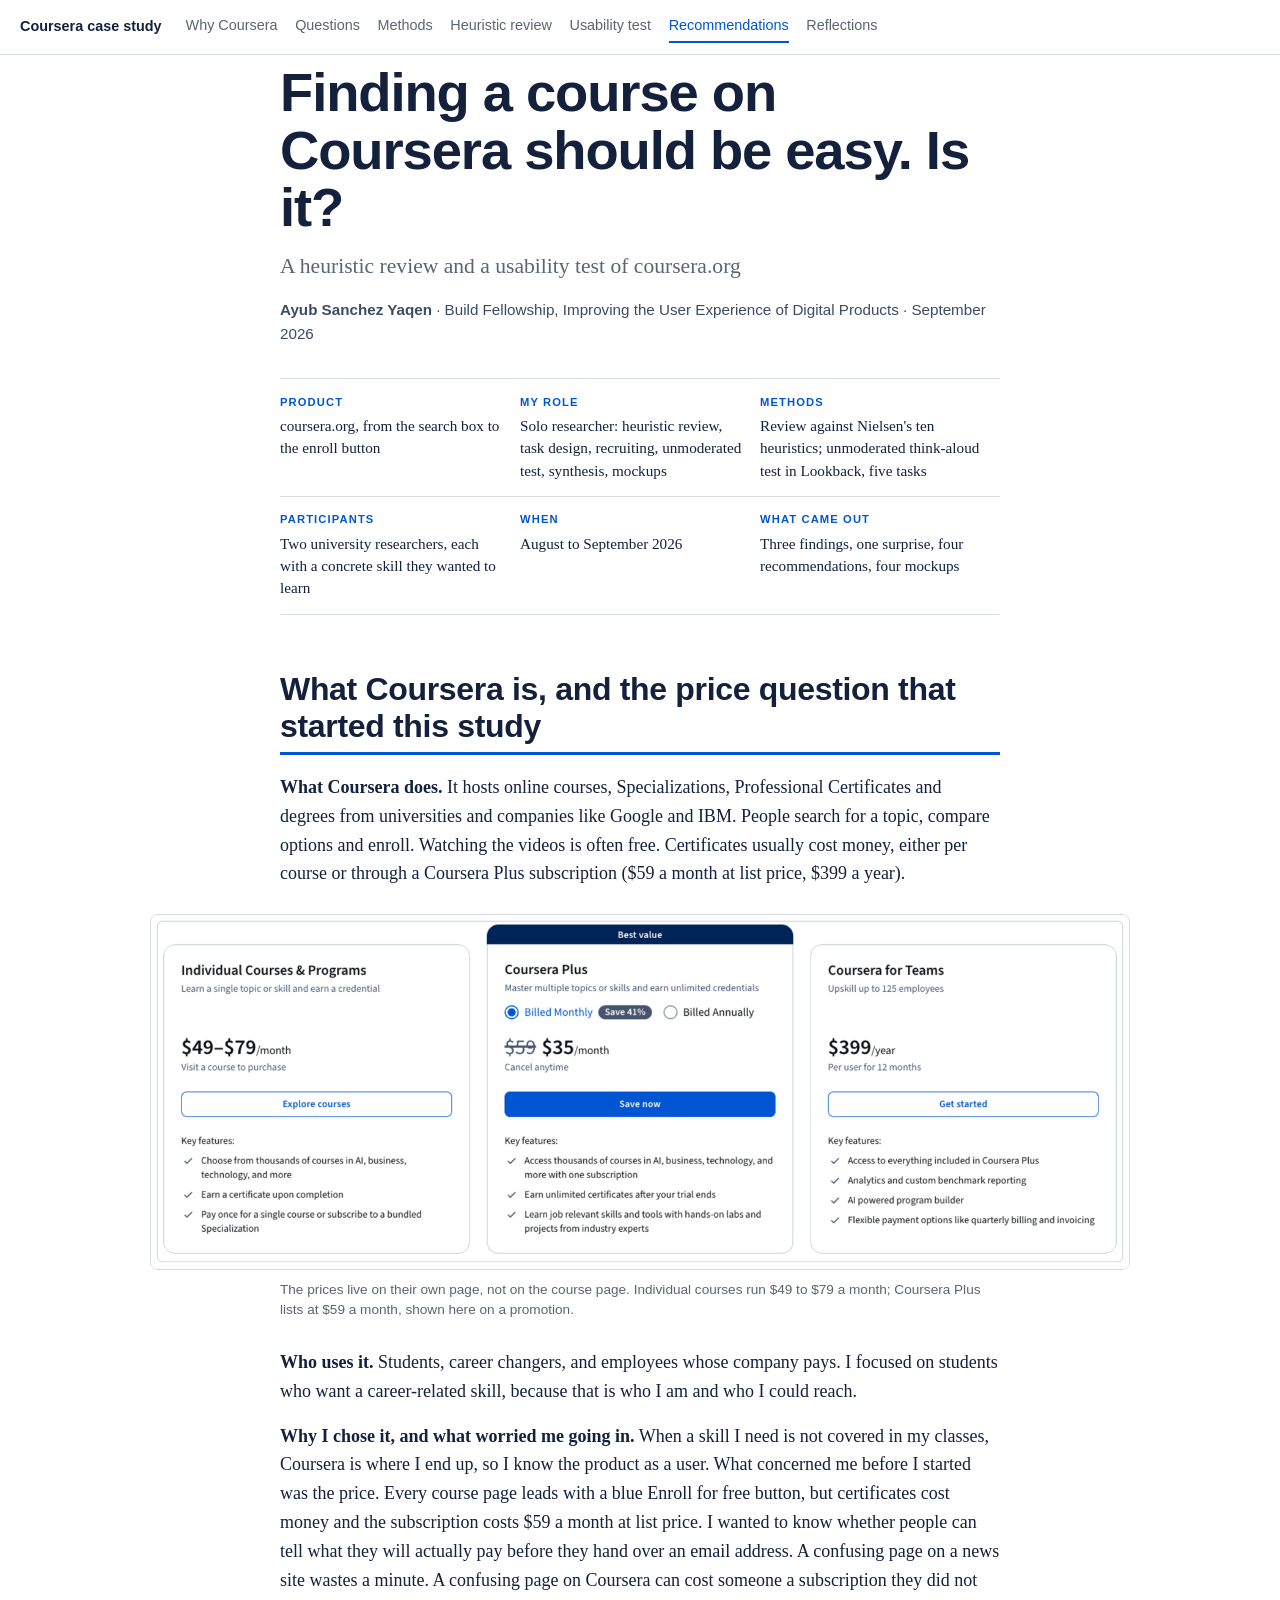
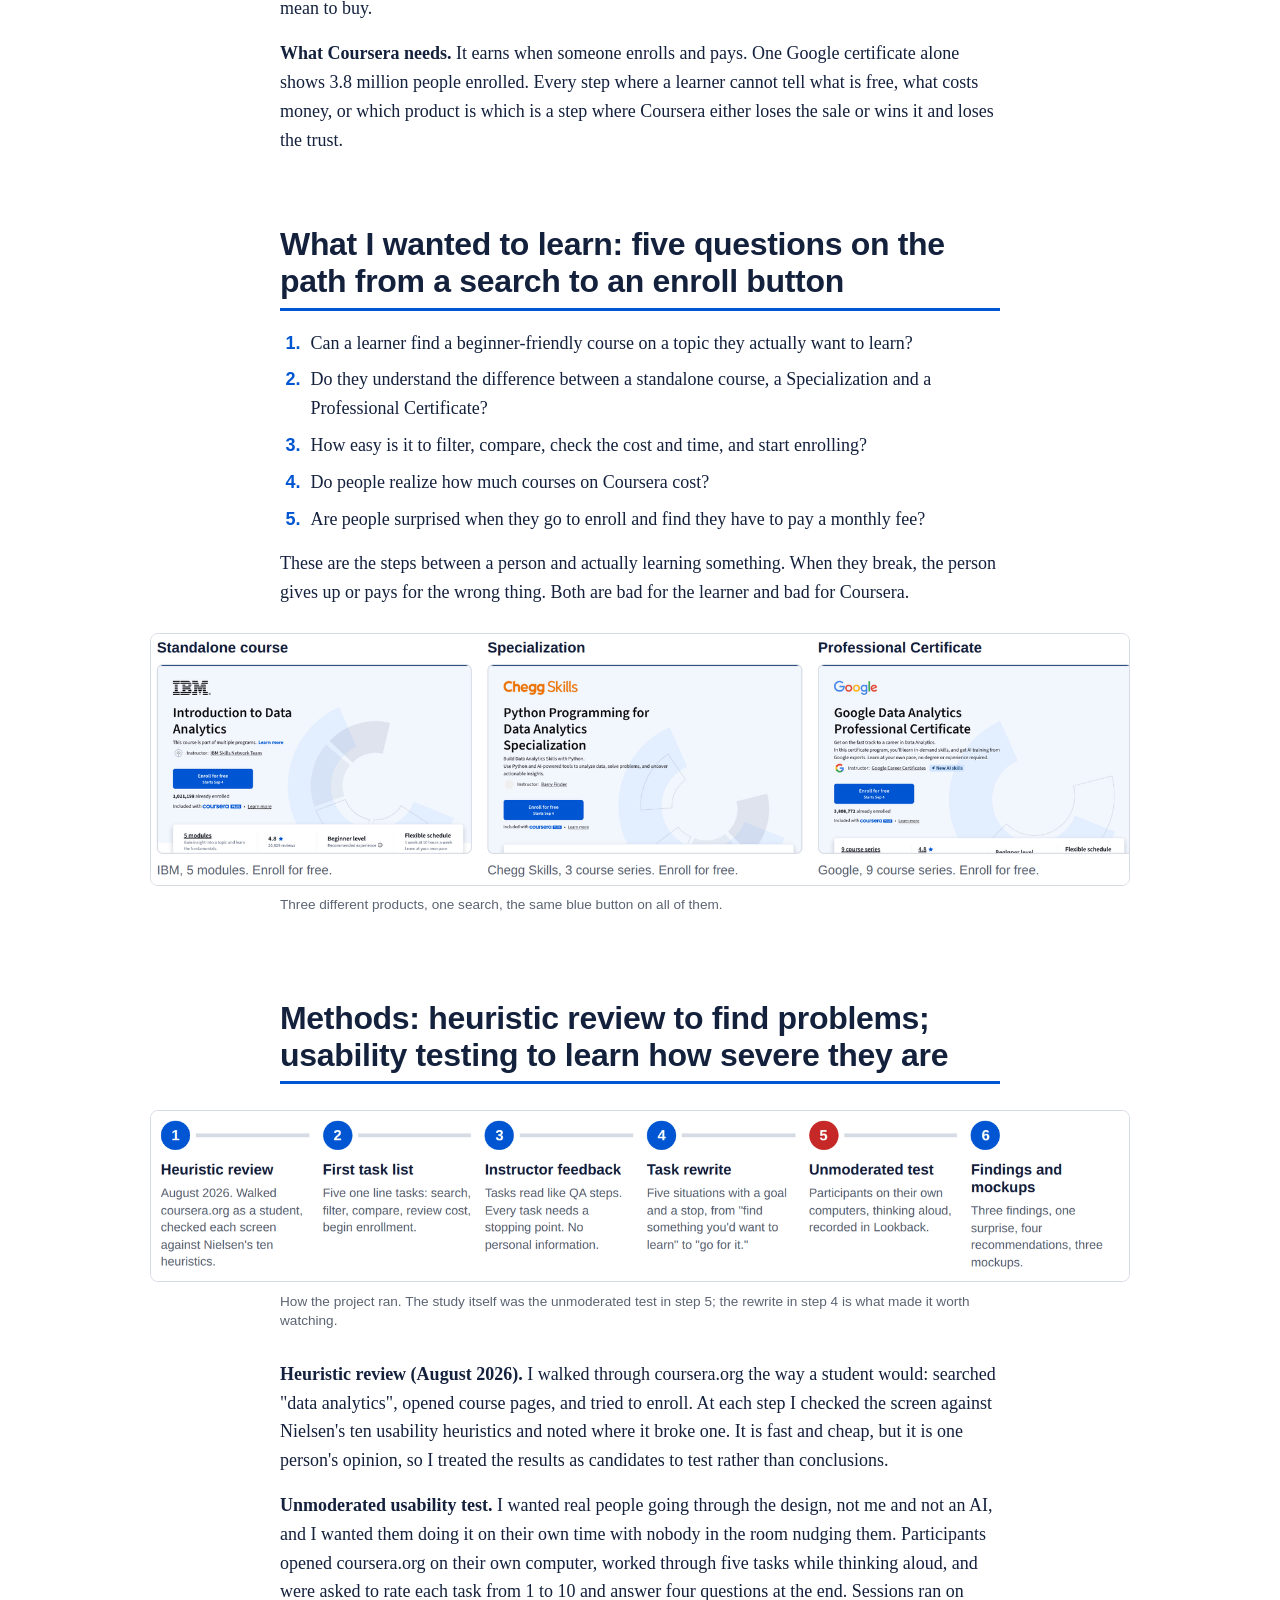
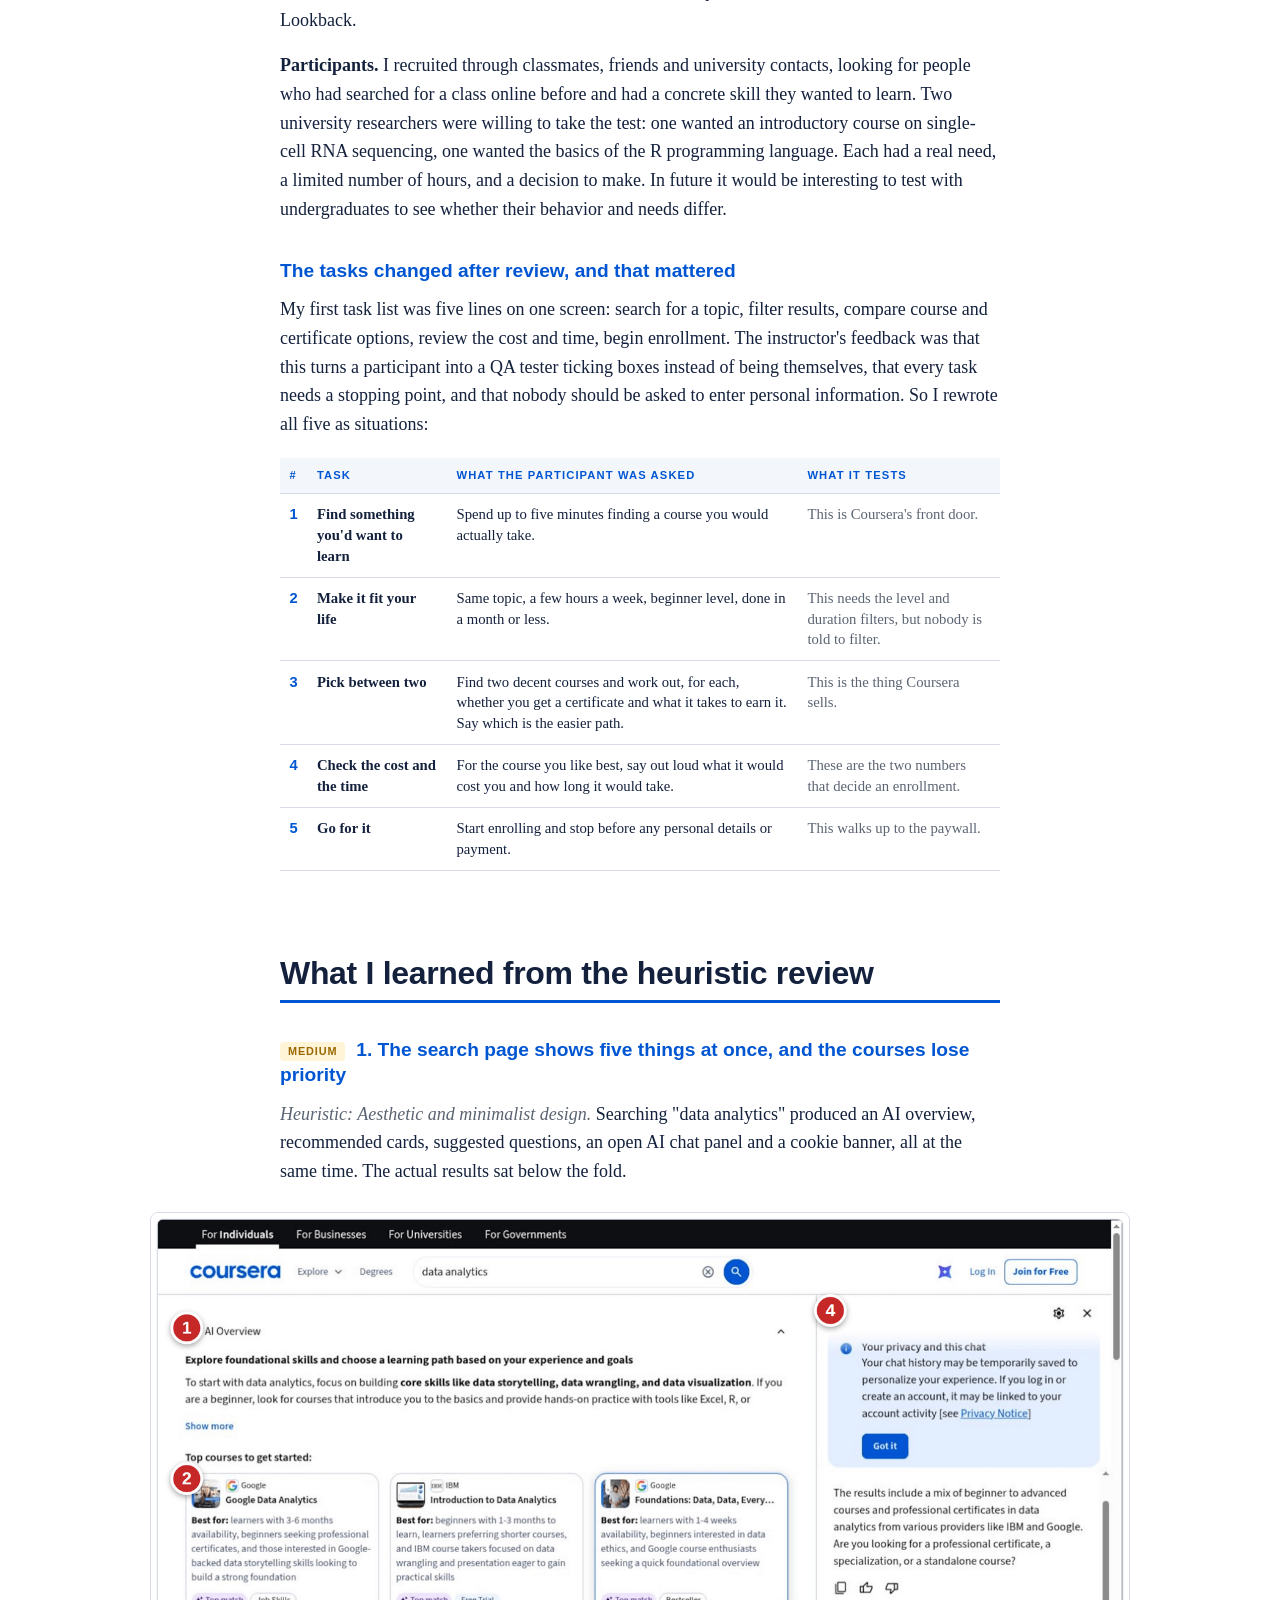
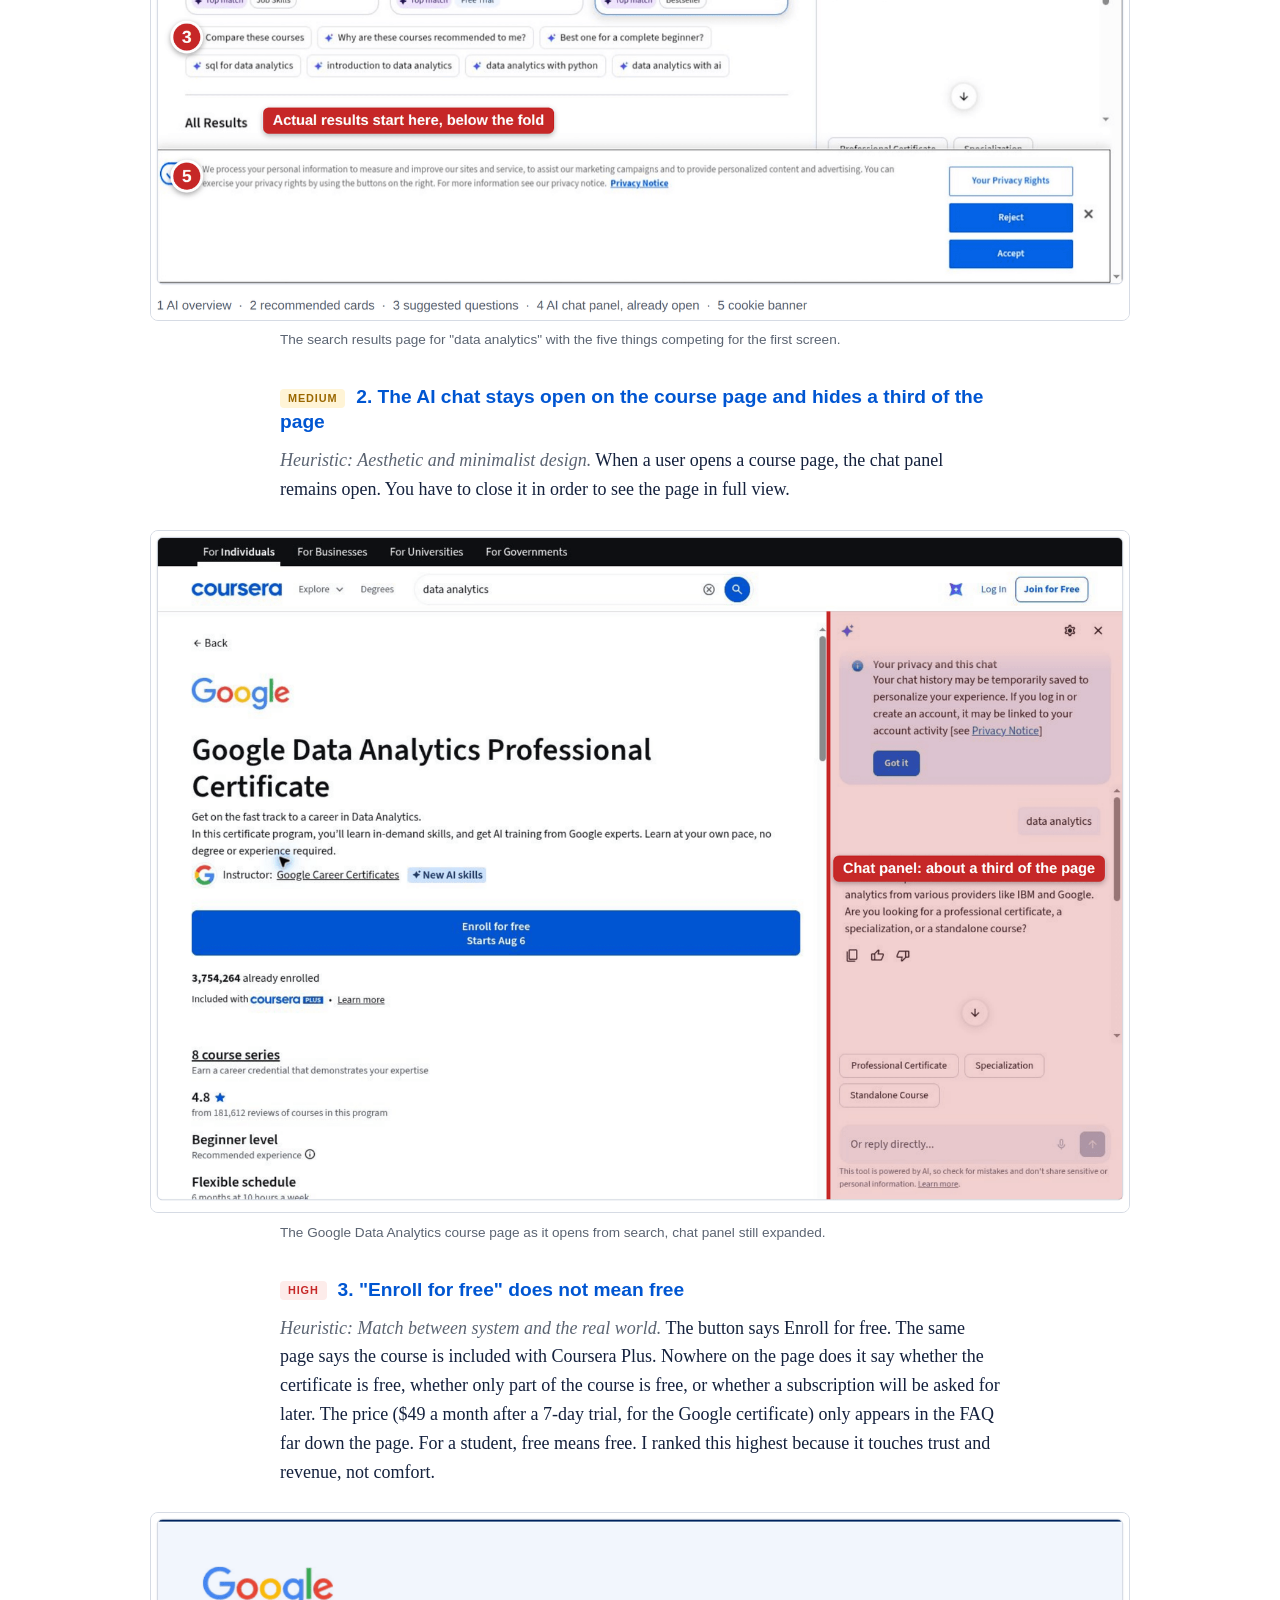
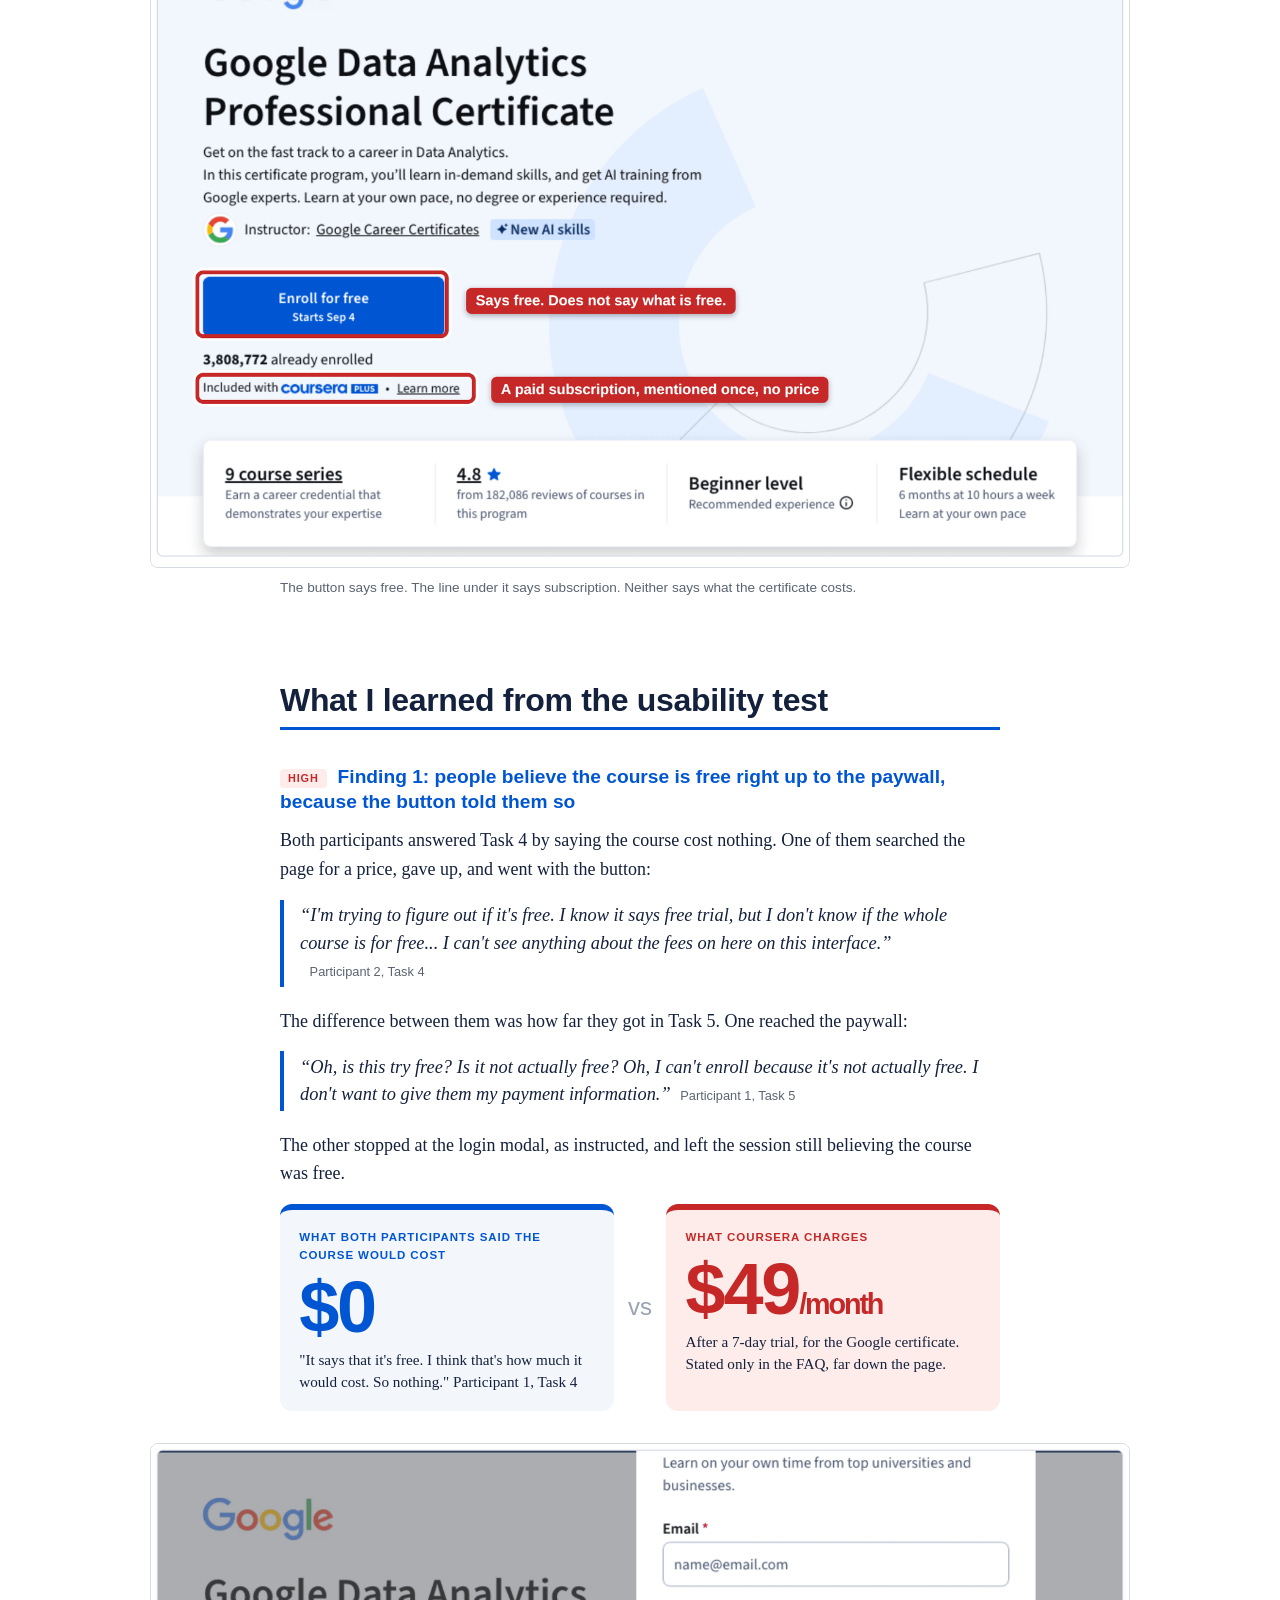
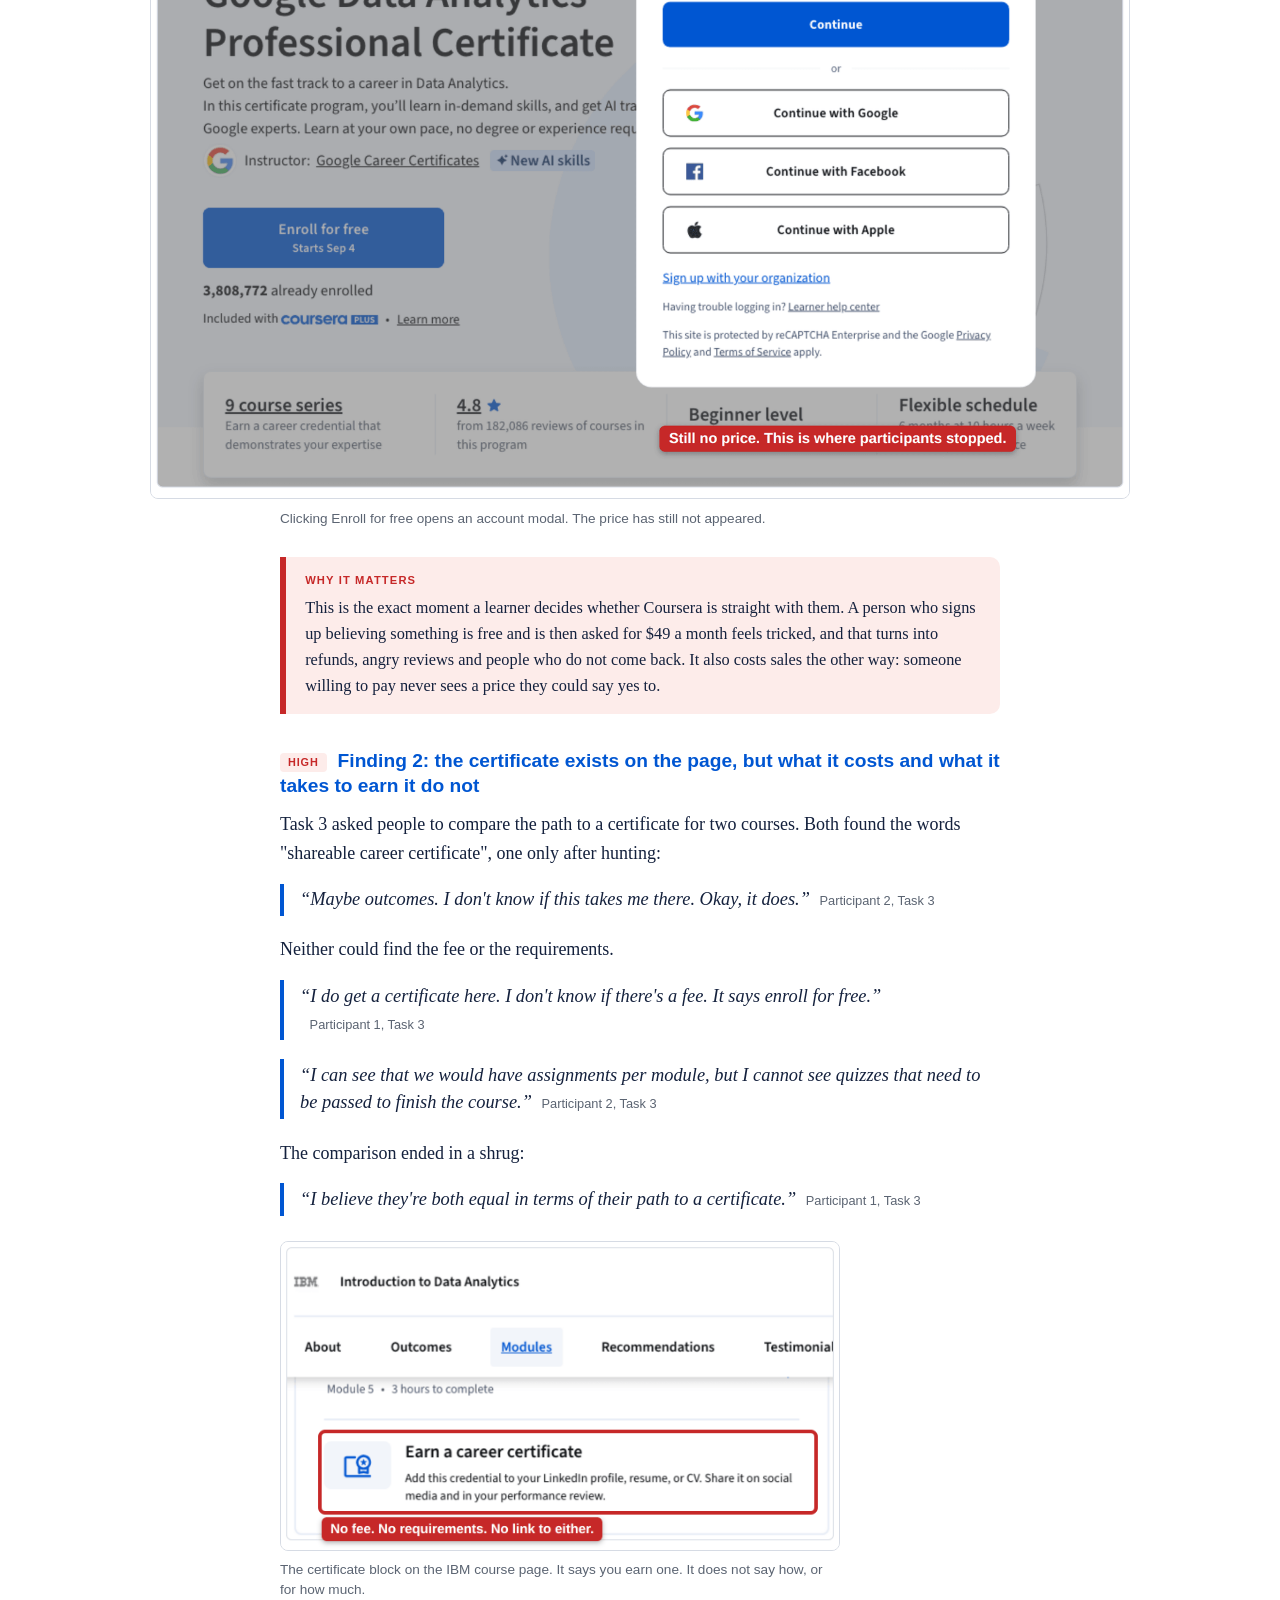
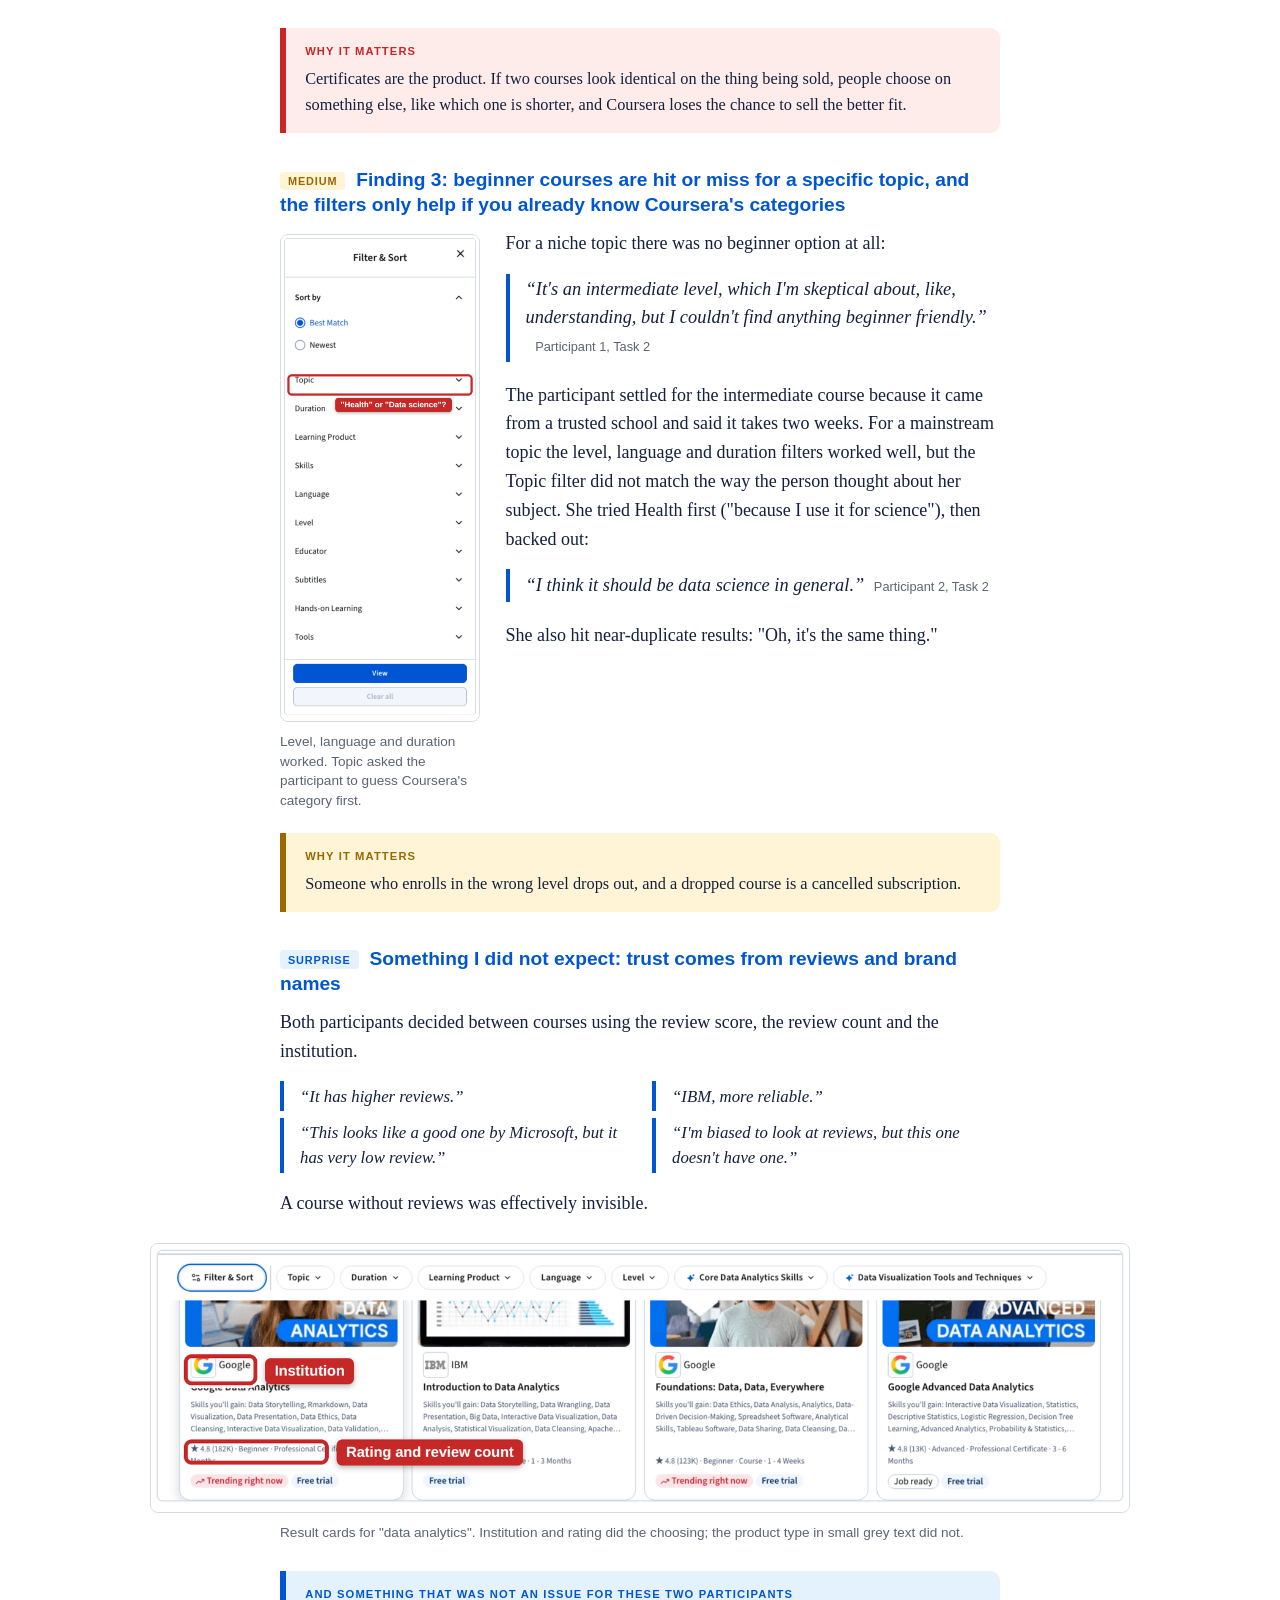
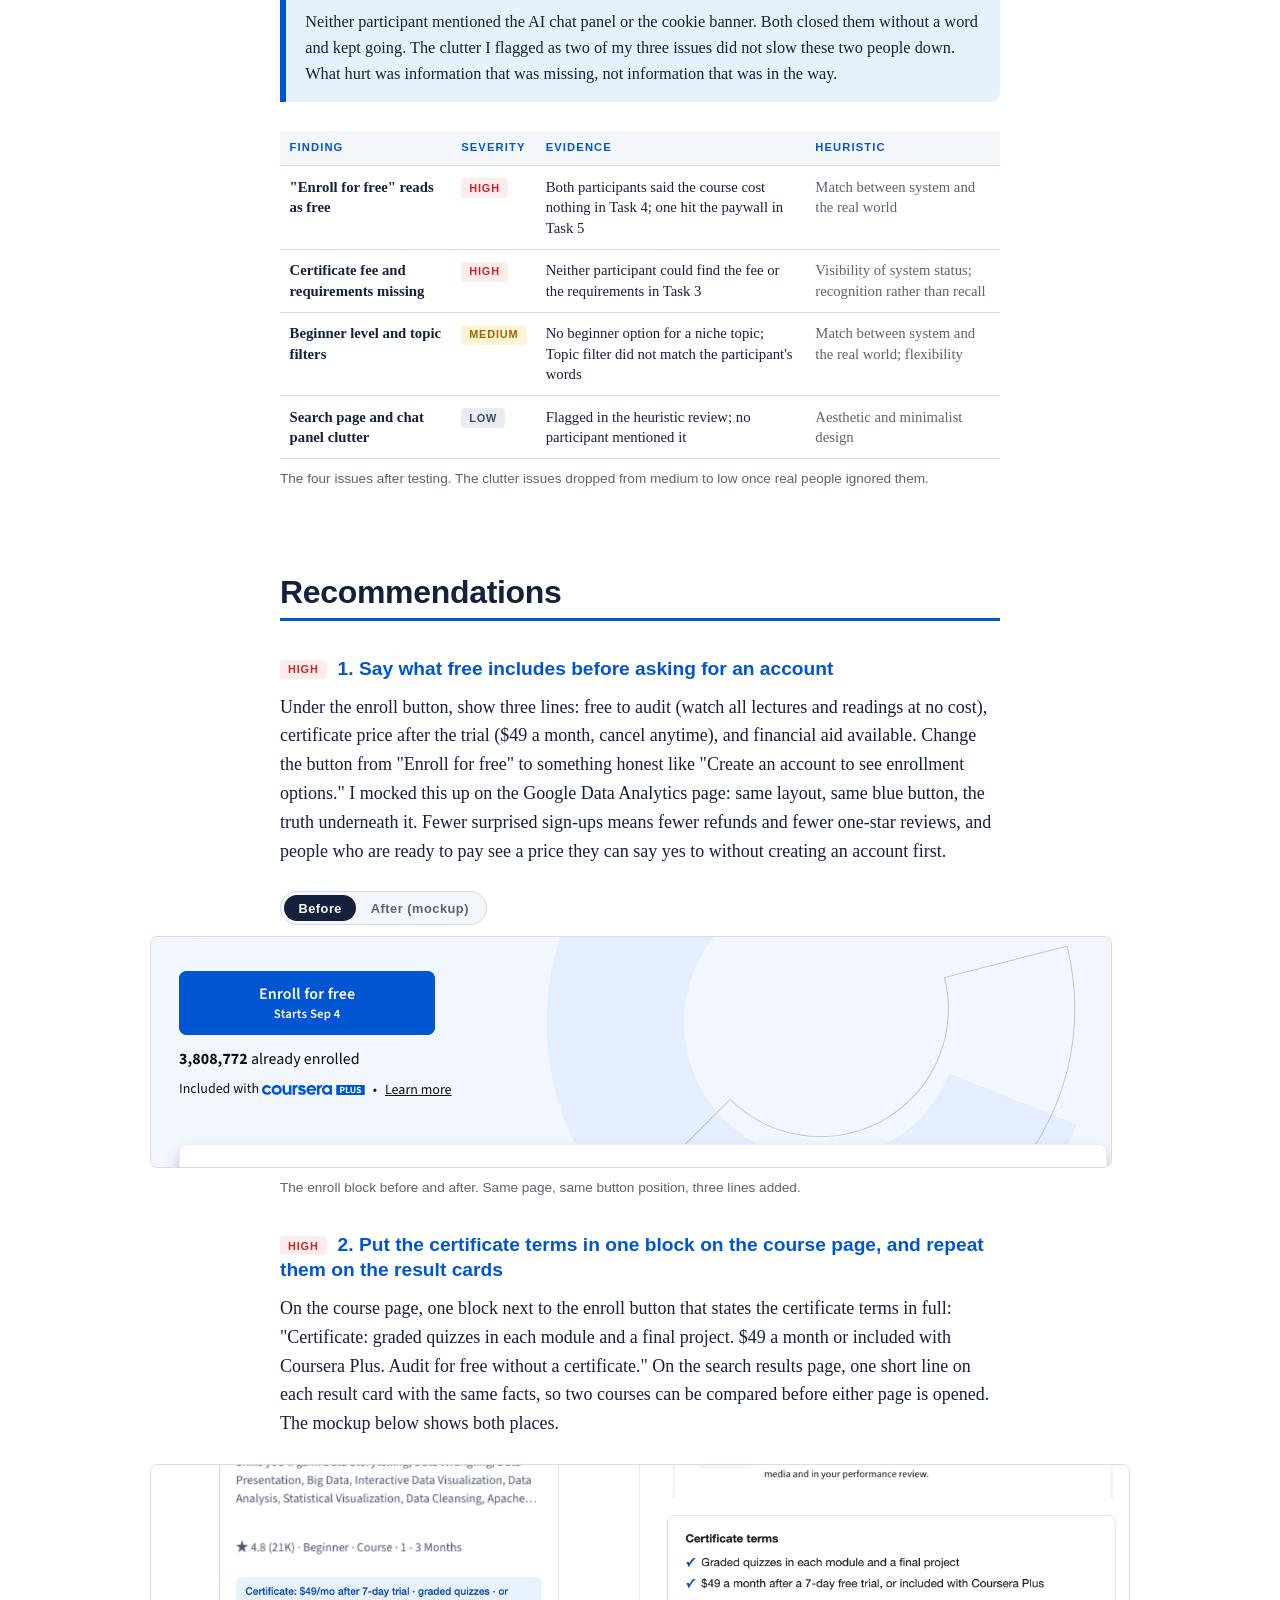
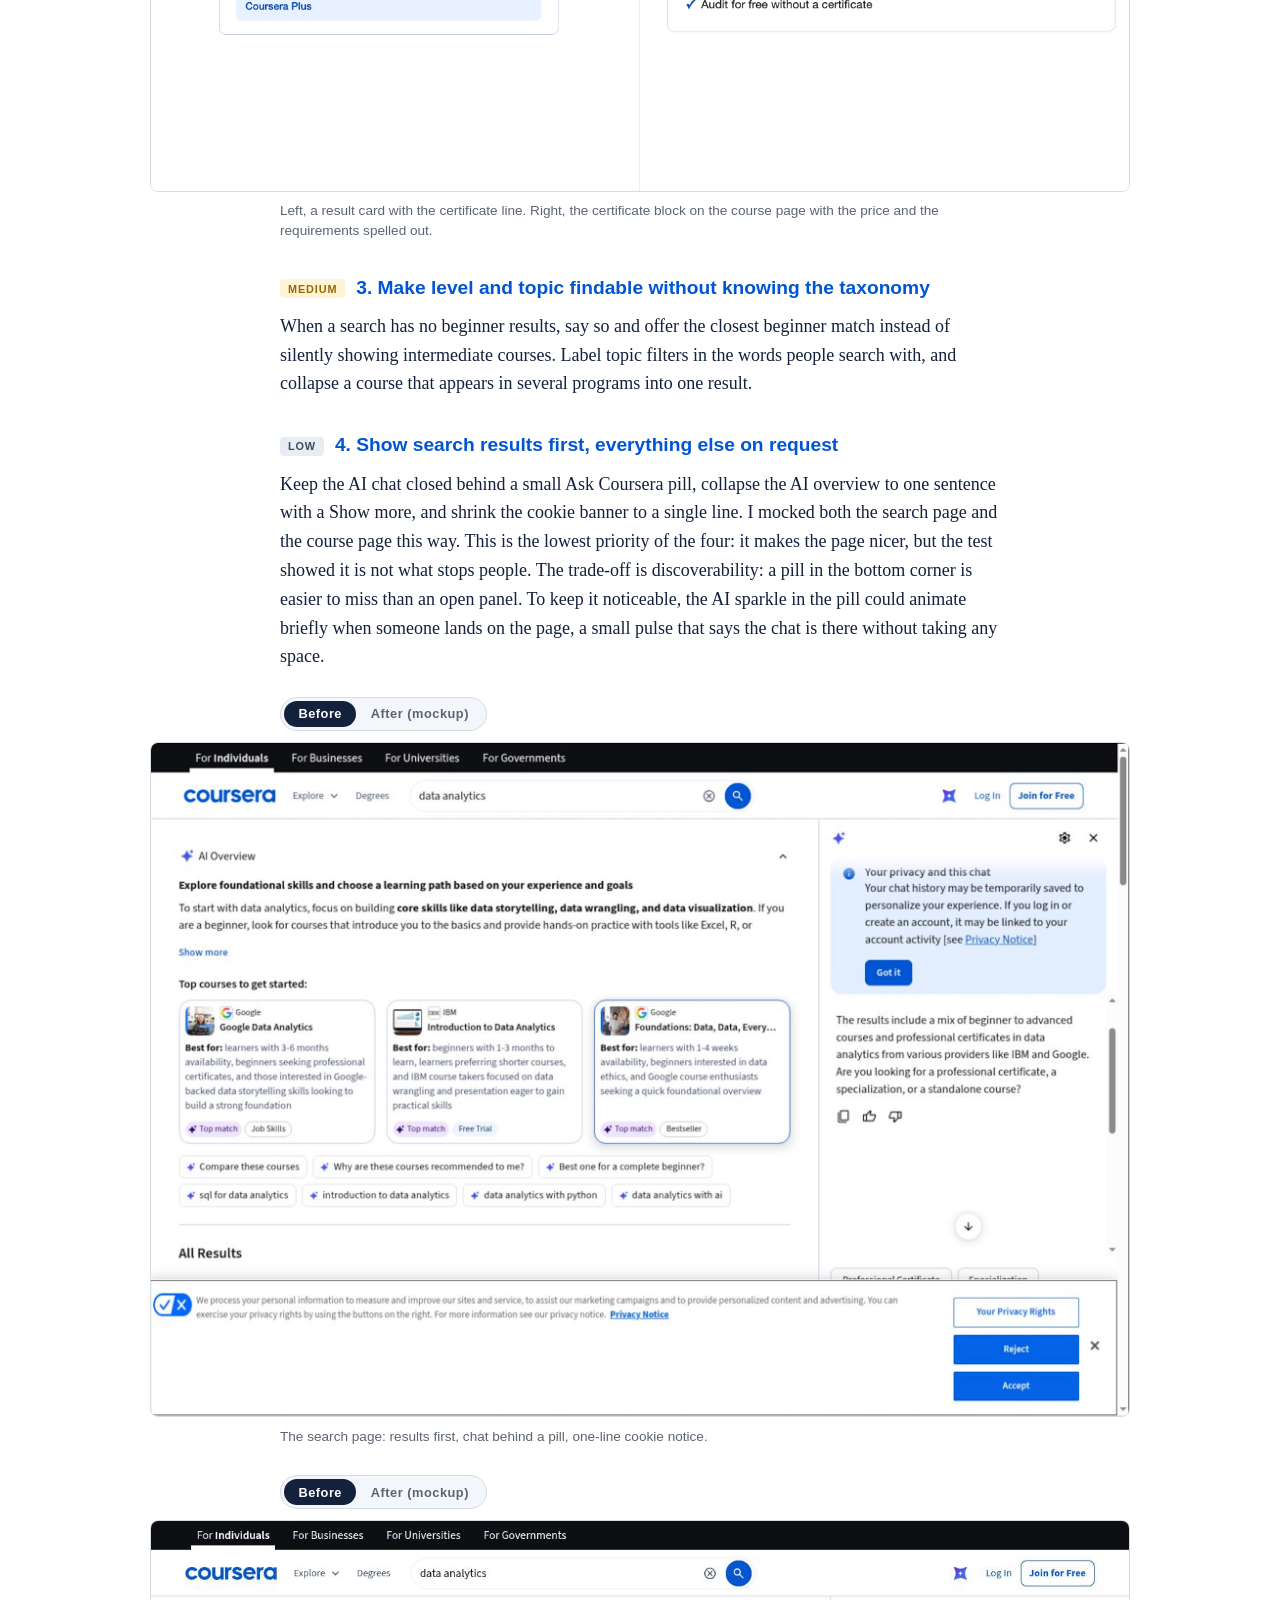
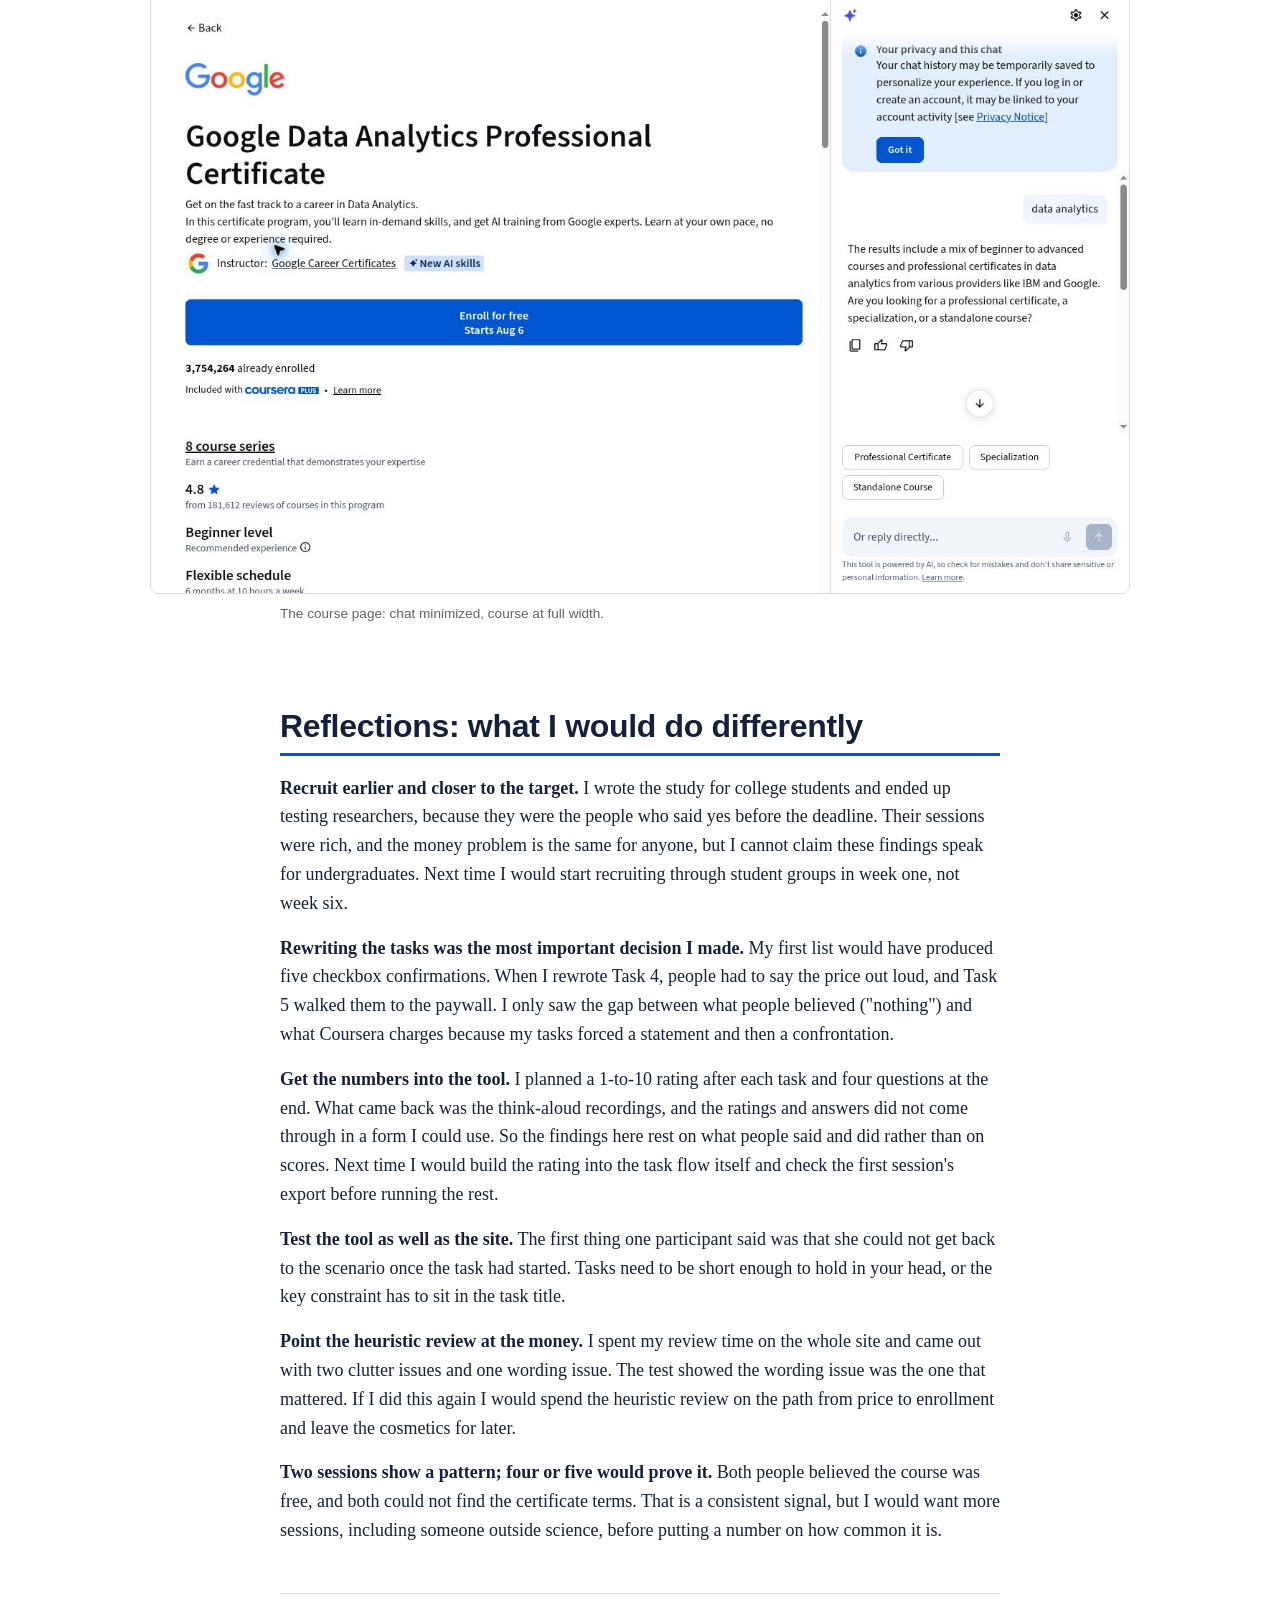
==== index.html @ 097c508e "Plain opening heading before the Coursera explanation; snapshot counts four mockups Co-Authored-By: " ====
<!doctype html>
<html lang="en">
<head>
<meta charset="UTF-8">
<meta name="viewport" content="width=device-width, initial-scale=1">
<title>Finding a course on Coursera should be easy. Is it?</title>
<meta name="description" content="A heuristic review and an unmoderated usability test of coursera.org. Ayub Sanchez Yaqen, Build Fellowship, September 2026.">
<link rel="stylesheet" href="styles.css">
</head>
<body>

<nav class="topnav" id="topnav" aria-label="Sections">
  <a class="topnav-brand" href="#top">Coursera case study</a>
  <div class="topnav-links">
    <a href="#why">Why Coursera</a>
    <a href="#questions">Questions</a>
    <a href="#methods">Methods</a>
    <a href="#heuristics">Heuristic review</a>
    <a href="#test">Usability test</a>
    <a href="#recommendations">Recommendations</a>
    <a href="#reflections">Reflections</a>
  </div>
</nav>

<main id="top">

  <header class="hero">
    <h1>Finding a course on Coursera should be easy. Is it?</h1>
    <p class="subtitle">A heuristic review and a usability test of coursera.org</p>
    <p class="byline"><strong>Ayub Sanchez Yaqen</strong> &middot; Build Fellowship, Improving the User Experience of Digital Products &middot; September 2026</p>

    <dl class="snapshot">
      <div><dt>Product</dt><dd>coursera.org, from the search box to the enroll button</dd></div>
      <div><dt>My role</dt><dd>Solo researcher: heuristic review, task design, recruiting, unmoderated test, synthesis, mockups</dd></div>
      <div><dt>Methods</dt><dd>Review against Nielsen's ten heuristics; unmoderated think-aloud test in Lookback, five tasks</dd></div>
      <div><dt>Participants</dt><dd>Two university researchers, each with a concrete skill they wanted to learn</dd></div>
      <div><dt>When</dt><dd>August to September 2026</dd></div>
      <div><dt>What came out</dt><dd>Three findings, one surprise, four recommendations, four mockups</dd></div>
    </dl>
  </header>

  <section id="why">
    <h2>What Coursera is, and the price question that started this study</h2>
    <p><strong>What Coursera does.</strong> It hosts online courses, Specializations, Professional Certificates and degrees from universities and companies like Google and IBM. People search for a topic, compare options and enroll. Watching the videos is often free. Certificates usually cost money, either per course or through a Coursera Plus subscription ($59 a month at list price, $399 a year).</p>
    <figure class="wide">
      <img src="assets/figures/pricing.png" alt="Coursera Plus pricing page with three plans" loading="lazy">
      <figcaption>The prices live on their own page, not on the course page. Individual courses run $49 to $79 a month; Coursera Plus lists at $59 a month, shown here on a promotion.</figcaption>
    </figure>
    <p><strong>Who uses it.</strong> Students, career changers, and employees whose company pays. I focused on students who want a career-related skill, because that is who I am and who I could reach.</p>
    <p><strong>Why I chose it, and what worried me going in.</strong> When a skill I need is not covered in my classes, Coursera is where I end up, so I know the product as a user. What concerned me before I started was the price. Every course page leads with a blue Enroll for free button, but certificates cost money and the subscription costs $59 a month at list price. I wanted to know whether people can tell what they will actually pay before they hand over an email address. A confusing page on a news site wastes a minute. A confusing page on Coursera can cost someone a subscription they did not mean to buy.</p>
    <p><strong>What Coursera needs.</strong> It earns when someone enrolls and pays. One Google certificate alone shows 3.8 million people enrolled. Every step where a learner cannot tell what is free, what costs money, or which product is which is a step where Coursera either loses the sale or wins it and loses the trust.</p>
  </section>

  <section id="questions">
    <h2>What I wanted to learn: five questions on the path from a search to an enroll button</h2>
    <ol class="questions">
      <li>Can a learner find a beginner-friendly course on a topic they actually want to learn?</li>
      <li>Do they understand the difference between a standalone course, a Specialization and a Professional Certificate?</li>
      <li>How easy is it to filter, compare, check the cost and time, and start enrolling?</li>
      <li>Do people realize how much courses on Coursera cost?</li>
      <li>Are people surprised when they go to enroll and find they have to pay a monthly fee?</li>
    </ol>
    <p>These are the steps between a person and actually learning something. When they break, the person gives up or pays for the wrong thing. Both are bad for the learner and bad for Coursera.</p>
    <figure class="wide">
      <img src="assets/figures/products.png" alt="A standalone course, a Specialization and a Professional Certificate page side by side" loading="lazy">
      <figcaption>Three different products, one search, the same blue button on all of them.</figcaption>
    </figure>
  </section>

  <section id="methods">
    <h2>Methods: heuristic review to find problems; usability testing to learn how severe they are</h2>
    <figure class="wide">
      <img src="assets/figures/process.png" alt="Six step timeline from heuristic review to findings and mockups" loading="lazy">
      <figcaption>How the project ran. The study itself was the unmoderated test in step 5; the rewrite in step 4 is what made it worth watching.</figcaption>
    </figure>
    <p><strong>Heuristic review (August 2026).</strong> I walked through coursera.org the way a student would: searched "data analytics", opened course pages, and tried to enroll. At each step I checked the screen against Nielsen's ten usability heuristics and noted where it broke one. It is fast and cheap, but it is one person's opinion, so I treated the results as candidates to test rather than conclusions.</p>
    <p><strong>Unmoderated usability test.</strong> I wanted real people going through the design, not me and not an AI, and I wanted them doing it on their own time with nobody in the room nudging them. Participants opened coursera.org on their own computer, worked through five tasks while thinking aloud, and were asked to rate each task from 1 to 10 and answer four questions at the end. Sessions ran on Lookback.</p>
    <p><strong>Participants.</strong> I recruited through classmates, friends and university contacts, looking for people who had searched for a class online before and had a concrete skill they wanted to learn. Two university researchers were willing to take the test: one wanted an introductory course on single-cell RNA sequencing, one wanted the basics of the R programming language. Each had a real need, a limited number of hours, and a decision to make. In future it would be interesting to test with undergraduates to see whether their behavior and needs differ.</p>

    <h3>The tasks changed after review, and that mattered</h3>
    <p>My first task list was five lines on one screen: search for a topic, filter results, compare course and certificate options, review the cost and time, begin enrollment. The instructor's feedback was that this turns a participant into a QA tester ticking boxes instead of being themselves, that every task needs a stopping point, and that nobody should be asked to enter personal information. So I rewrote all five as situations:</p>
    <div class="table-wrap">
      <table class="tasks">
        <thead><tr><th>#</th><th>Task</th><th>What the participant was asked</th><th>What it tests</th></tr></thead>
        <tbody>
          <tr><td>1</td><td>Find something you'd want to learn</td><td>Spend up to five minutes finding a course you would actually take.</td><td>This is Coursera's front door.</td></tr>
          <tr><td>2</td><td>Make it fit your life</td><td>Same topic, a few hours a week, beginner level, done in a month or less.</td><td>This needs the level and duration filters, but nobody is told to filter.</td></tr>
          <tr><td>3</td><td>Pick between two</td><td>Find two decent courses and work out, for each, whether you get a certificate and what it takes to earn it. Say which is the easier path.</td><td>This is the thing Coursera sells.</td></tr>
          <tr><td>4</td><td>Check the cost and the time</td><td>For the course you like best, say out loud what it would cost you and how long it would take.</td><td>These are the two numbers that decide an enrollment.</td></tr>
          <tr><td>5</td><td>Go for it</td><td>Start enrolling and stop before any personal details or payment.</td><td>This walks up to the paywall.</td></tr>
        </tbody>
      </table>
    </div>
  </section>

  <section id="heuristics">
    <h2>What I learned from the heuristic review</h2>

    <h3><span class="chip chip-med">Medium</span> 1. The search page shows five things at once, and the courses lose priority</h3>
    <p><em>Heuristic: Aesthetic and minimalist design.</em> Searching "data analytics" produced an AI overview, recommended cards, suggested questions, an open AI chat panel and a cookie banner, all at the same time. The actual results sat below the fold.</p>
    <figure class="wide">
      <img src="assets/figures/search-annot.png" alt="Coursera search results for data analytics with five numbered callouts" loading="lazy">
      <figcaption>The search results page for "data analytics" with the five things competing for the first screen.</figcaption>
    </figure>

    <h3><span class="chip chip-med">Medium</span> 2. The AI chat stays open on the course page and hides a third of the page</h3>
    <p><em>Heuristic: Aesthetic and minimalist design.</em> When a user opens a course page, the chat panel remains open. You have to close it in order to see the page in full view.</p>
    <figure class="wide">
      <img src="assets/figures/course-chat.png" alt="Course page with the AI chat panel highlighted" loading="lazy">
      <figcaption>The Google Data Analytics course page as it opens from search, chat panel still expanded.</figcaption>
    </figure>

    <h3><span class="chip chip-high">High</span> 3. "Enroll for free" does not mean free</h3>
    <p><em>Heuristic: Match between system and the real world.</em> The button says Enroll for free. The same page says the course is included with Coursera Plus. Nowhere on the page does it say whether the certificate is free, whether only part of the course is free, or whether a subscription will be asked for later. The price ($49 a month after a 7-day trial, for the Google certificate) only appears in the FAQ far down the page. For a student, free means free. I ranked this highest because it touches trust and revenue, not comfort.</p>
    <figure class="wide">
      <img src="assets/figures/enroll-annot.png" alt="Course page with the Enroll for free button and the Coursera Plus line boxed in red" loading="lazy">
      <figcaption>The button says free. The line under it says subscription. Neither says what the certificate costs.</figcaption>
    </figure>
  </section>

  <section id="test">
    <h2>What I learned from the usability test</h2>

    <h3><span class="chip chip-high">High</span> Finding 1: people believe the course is free right up to the paywall, because the button told them so</h3>
    <p>Both participants answered Task 4 by saying the course cost nothing. One of them searched the page for a price, gave up, and went with the button:</p>
    <blockquote><span>I'm trying to figure out if it's free. I know it says free trial, but I don't know if the whole course is for free... I can't see anything about the fees on here on this interface.</span><cite>Participant 2, Task 4</cite></blockquote>
    <p>The difference between them was how far they got in Task 5. One reached the paywall:</p>
    <blockquote><span>Oh, is this try free? Is it not actually free? Oh, I can't enroll because it's not actually free. I don't want to give them my payment information.</span><cite>Participant 1, Task 5</cite></blockquote>
    <p>The other stopped at the login modal, as instructed, and left the session still believing the course was free.</p>

    <div class="gap">
      <div class="gap-side gap-said">
        <span class="gap-label">What both participants said the course would cost</span>
        <span class="gap-num">$0</span>
        <span class="gap-note">"It says that it's free. I think that's how much it would cost. So nothing." Participant 1, Task 4</span>
      </div>
      <span class="gap-vs">vs</span>
      <div class="gap-side gap-charged">
        <span class="gap-label">What Coursera charges</span>
        <span class="gap-num">$49<small>/month</small></span>
        <span class="gap-note">After a 7-day trial, for the Google certificate. Stated only in the FAQ, far down the page.</span>
      </div>
    </div>

    <figure class="wide">
      <img src="assets/figures/modal.png" alt="Log in or create account modal over the course page" loading="lazy">
      <figcaption>Clicking Enroll for free opens an account modal. The price has still not appeared.</figcaption>
    </figure>
    <aside class="why why-high">
      <span class="why-label">Why it matters</span>
      <p>This is the exact moment a learner decides whether Coursera is straight with them. A person who signs up believing something is free and is then asked for $49 a month feels tricked, and that turns into refunds, angry reviews and people who do not come back. It also costs sales the other way: someone willing to pay never sees a price they could say yes to.</p>
    </aside>

    <h3><span class="chip chip-high">High</span> Finding 2: the certificate exists on the page, but what it costs and what it takes to earn it do not</h3>
    <p>Task 3 asked people to compare the path to a certificate for two courses. Both found the words "shareable career certificate", one only after hunting:</p>
    <blockquote><span>Maybe outcomes. I don't know if this takes me there. Okay, it does.</span><cite>Participant 2, Task 3</cite></blockquote>
    <p>Neither could find the fee or the requirements.</p>
    <blockquote><span>I do get a certificate here. I don't know if there's a fee. It says enroll for free.</span><cite>Participant 1, Task 3</cite></blockquote>
    <blockquote><span>I can see that we would have assignments per module, but I cannot see quizzes that need to be passed to finish the course.</span><cite>Participant 2, Task 3</cite></blockquote>
    <p>The comparison ended in a shrug:</p>
    <blockquote><span>I believe they're both equal in terms of their path to a certificate.</span><cite>Participant 1, Task 3</cite></blockquote>
    <figure class="mid">
      <img src="assets/figures/cert-annot.png" alt="Earn a career certificate block on the IBM course page, boxed in red" loading="lazy">
      <figcaption>The certificate block on the IBM course page. It says you earn one. It does not say how, or for how much.</figcaption>
    </figure>
    <aside class="why why-high">
      <span class="why-label">Why it matters</span>
      <p>Certificates are the product. If two courses look identical on the thing being sold, people choose on something else, like which one is shorter, and Coursera loses the chance to sell the better fit.</p>
    </aside>

    <h3><span class="chip chip-med">Medium</span> Finding 3: beginner courses are hit or miss for a specific topic, and the filters only help if you already know Coursera's categories</h3>
    <div class="split">
      <figure class="split-fig">
        <img src="assets/figures/filters.png" alt="Filter and sort panel with the Topic row boxed in red" loading="lazy">
        <figcaption>Level, language and duration worked. Topic asked the participant to guess Coursera's category first.</figcaption>
      </figure>
      <div class="split-text">
        <p>For a niche topic there was no beginner option at all:</p>
        <blockquote><span>It's an intermediate level, which I'm skeptical about, like, understanding, but I couldn't find anything beginner friendly.</span><cite>Participant 1, Task 2</cite></blockquote>
        <p>The participant settled for the intermediate course because it came from a trusted school and said it takes two weeks. For a mainstream topic the level, language and duration filters worked well, but the Topic filter did not match the way the person thought about her subject. She tried Health first ("because I use it for science"), then backed out:</p>
        <blockquote><span>I think it should be data science in general.</span><cite>Participant 2, Task 2</cite></blockquote>
        <p>She also hit near-duplicate results: "Oh, it's the same thing."</p>
      </div>
    </div>
    <aside class="why why-med">
      <span class="why-label">Why it matters</span>
      <p>Someone who enrolls in the wrong level drops out, and a dropped course is a cancelled subscription.</p>
    </aside>

    <h3><span class="chip chip-info">Surprise</span> Something I did not expect: trust comes from reviews and brand names</h3>
    <p>Both participants decided between courses using the review score, the review count and the institution.</p>
    <div class="quote-grid">
      <blockquote><span>It has higher reviews.</span></blockquote>
      <blockquote><span>IBM, more reliable.</span></blockquote>
      <blockquote><span>This looks like a good one by Microsoft, but it has very low review.</span></blockquote>
      <blockquote><span>I'm biased to look at reviews, but this one doesn't have one.</span></blockquote>
    </div>
    <p>A course without reviews was effectively invisible.</p>
    <figure class="wide">
      <img src="assets/figures/cards-annot.png" alt="Search result cards with the institution and the rating boxed in red" loading="lazy">
      <figcaption>Result cards for "data analytics". Institution and rating did the choosing; the product type in small grey text did not.</figcaption>
    </figure>
    <aside class="why why-info">
      <span class="why-label">And something that was not an issue for these two participants</span>
      <p>Neither participant mentioned the AI chat panel or the cookie banner. Both closed them without a word and kept going. The clutter I flagged as two of my three issues did not slow these two people down. What hurt was information that was missing, not information that was in the way.</p>
    </aside>

    <div class="table-wrap">
      <table class="summary">
        <thead><tr><th>Finding</th><th>Severity</th><th>Evidence</th><th>Heuristic</th></tr></thead>
        <tbody>
          <tr><td>"Enroll for free" reads as free</td><td><span class="chip chip-high">High</span></td><td>Both participants said the course cost nothing in Task 4; one hit the paywall in Task 5</td><td>Match between system and the real world</td></tr>
          <tr><td>Certificate fee and requirements missing</td><td><span class="chip chip-high">High</span></td><td>Neither participant could find the fee or the requirements in Task 3</td><td>Visibility of system status; recognition rather than recall</td></tr>
          <tr><td>Beginner level and topic filters</td><td><span class="chip chip-med">Medium</span></td><td>No beginner option for a niche topic; Topic filter did not match the participant's words</td><td>Match between system and the real world; flexibility</td></tr>
          <tr><td>Search page and chat panel clutter</td><td><span class="chip chip-low">Low</span></td><td>Flagged in the heuristic review; no participant mentioned it</td><td>Aesthetic and minimalist design</td></tr>
        </tbody>
      </table>
      <p class="table-note">The four issues after testing. The clutter issues dropped from medium to low once real people ignored them.</p>
    </div>
  </section>

  <section id="recommendations">
    <h2>Recommendations</h2>

    <h3><span class="chip chip-high">High</span> 1. Say what free includes before asking for an account</h3>
    <p>Under the enroll button, show three lines: free to audit (watch all lectures and readings at no cost), certificate price after the trial ($49 a month, cancel anytime), and financial aid available. Change the button from "Enroll for free" to something honest like "Create an account to see enrollment options." I mocked this up on the Google Data Analytics page: same layout, same blue button, the truth underneath it. Fewer surprised sign-ups means fewer refunds and fewer one-star reviews, and people who are ready to pay see a price they can say yes to without creating an account first.</p>
    <figure class="wide ba" data-ba>
      <div class="ba-toggle" role="group" aria-label="Before and after">
        <button type="button" class="ba-btn is-active" data-state="before" aria-pressed="true">Before</button>
        <button type="button" class="ba-btn" data-state="after" aria-pressed="false">After (mockup)</button>
      </div>
      <div class="ba-frame">
        <img class="ba-before" src="assets/figures/enroll-before.png" alt="Enroll for free button with the Coursera Plus line under it">
        <img class="ba-after" src="assets/figures/enroll-after.png" alt="Mockup: Create an account to see enrollment options, with audit, certificate price and financial aid listed" loading="lazy">
      </div>
      <figcaption>The enroll block before and after. Same page, same button position, three lines added.</figcaption>
    </figure>

    <h3><span class="chip chip-high">High</span> 2. Put the certificate terms in one block on the course page, and repeat them on the result cards</h3>
    <p>On the course page, one block next to the enroll button that states the certificate terms in full: "Certificate: graded quizzes in each module and a final project. $49 a month or included with Coursera Plus. Audit for free without a certificate." On the search results page, one short line on each result card with the same facts, so two courses can be compared before either page is opened. The mockup below shows both places.</p>
    <figure class="wide">
      <img src="assets/figures/cert-terms-mockup.png" alt="Mockup: a result card with a certificate line added, and the course page certificate block with price and requirements spelled out" loading="lazy">
      <figcaption>Left, a result card with the certificate line. Right, the certificate block on the course page with the price and the requirements spelled out.</figcaption>
    </figure>

    <h3><span class="chip chip-med">Medium</span> 3. Make level and topic findable without knowing the taxonomy</h3>
    <p>When a search has no beginner results, say so and offer the closest beginner match instead of silently showing intermediate courses. Label topic filters in the words people search with, and collapse a course that appears in several programs into one result.</p>

    <h3><span class="chip chip-low">Low</span> 4. Show search results first, everything else on request</h3>
    <p>Keep the AI chat closed behind a small Ask Coursera pill, collapse the AI overview to one sentence with a Show more, and shrink the cookie banner to a single line. I mocked both the search page and the course page this way. This is the lowest priority of the four: it makes the page nicer, but the test showed it is not what stops people. The trade-off is discoverability: a pill in the bottom corner is easier to miss than an open panel. To keep it noticeable, the AI sparkle in the pill could animate briefly when someone lands on the page, a small pulse that says the chat is there without taking any space.</p>
    <figure class="wide ba" data-ba>
      <div class="ba-toggle" role="group" aria-label="Before and after">
        <button type="button" class="ba-btn is-active" data-state="before" aria-pressed="true">Before</button>
        <button type="button" class="ba-btn" data-state="after" aria-pressed="false">After (mockup)</button>
      </div>
      <div class="ba-frame">
        <img class="ba-before" src="assets/hr-search.jpg" alt="Search results page with AI overview, chat panel and cookie banner" loading="lazy">
        <img class="ba-after" src="assets/mockups/hr-1-after.png" alt="Mockup of the search page with results first and the chat behind a pill" loading="lazy">
      </div>
      <figcaption>The search page: results first, chat behind a pill, one-line cookie notice.</figcaption>
    </figure>
    <figure class="wide ba" data-ba>
      <div class="ba-toggle" role="group" aria-label="Before and after">
        <button type="button" class="ba-btn is-active" data-state="before" aria-pressed="true">Before</button>
        <button type="button" class="ba-btn" data-state="after" aria-pressed="false">After (mockup)</button>
      </div>
      <div class="ba-frame">
        <img class="ba-before" src="assets/hr-course.jpg" alt="Course page with the chat panel open" loading="lazy">
        <img class="ba-after" src="assets/mockups/hr-2-after.png" alt="Mockup of the course page with the chat minimized" loading="lazy">
      </div>
      <figcaption>The course page: chat minimized, course at full width.</figcaption>
    </figure>
  </section>

  <section id="reflections">
    <h2>Reflections: what I would do differently</h2>
    <p><strong>Recruit earlier and closer to the target.</strong> I wrote the study for college students and ended up testing researchers, because they were the people who said yes before the deadline. Their sessions were rich, and the money problem is the same for anyone, but I cannot claim these findings speak for undergraduates. Next time I would start recruiting through student groups in week one, not week six.</p>
    <p><strong>Rewriting the tasks was the most important decision I made.</strong> My first list would have produced five checkbox confirmations. When I rewrote Task 4, people had to say the price out loud, and Task 5 walked them to the paywall. I only saw the gap between what people believed ("nothing") and what Coursera charges because my tasks forced a statement and then a confrontation.</p>
    <p><strong>Get the numbers into the tool.</strong> I planned a 1-to-10 rating after each task and four questions at the end. What came back was the think-aloud recordings, and the ratings and answers did not come through in a form I could use. So the findings here rest on what people said and did rather than on scores. Next time I would build the rating into the task flow itself and check the first session's export before running the rest.</p>
    <p><strong>Test the tool as well as the site.</strong> The first thing one participant said was that she could not get back to the scenario once the task had started. Tasks need to be short enough to hold in your head, or the key constraint has to sit in the task title.</p>
    <p><strong>Point the heuristic review at the money.</strong> I spent my review time on the whole site and came out with two clutter issues and one wording issue. The test showed the wording issue was the one that mattered. If I did this again I would spend the heuristic review on the path from price to enrollment and leave the cosmetics for later.</p>
    <p><strong>Two sessions show a pattern; four or five would prove it.</strong> Both people believed the course was free, and both could not find the certificate terms. That is a consistent signal, but I would want more sessions, including someone outside science, before putting a number on how common it is.</p>
  </section>

  <footer class="refs">
    <h2>References</h2>
    <p>Coursera. (2026). <em>Coursera Plus: Find the right plan for your goals.</em> <a href="https://www.coursera.org/courseraplus">https://www.coursera.org/courseraplus</a></p>
    <p>Coursera. (2026). <em>Google Data Analytics Professional Certificate.</em> <a href="https://www.coursera.org/professional-certificates/google-data-analytics">https://www.coursera.org/professional-certificates/google-data-analytics</a></p>
    <p>Lookback. (2026). <em>Lookback</em> [Computer software]. <a href="https://www.lookback.com">https://www.lookback.com</a></p>
    <p>Nielsen, J. (1994, April 24). <em>10 usability heuristics for user interface design.</em> Nielsen Norman Group. <a href="https://www.nngroup.com/articles/ten-usability-heuristics/">https://www.nngroup.com/articles/ten-usability-heuristics/</a></p>
    <p class="refs-note">All screenshots were taken on coursera.org in August and September 2026. Mockups are my own edits of those screenshots and are not Coursera designs.</p>
    <p class="refs-sig">Ayub Sanchez Yaqen &middot; 2026</p>
  </footer>

</main>

<div class="lightbox" id="lightbox" hidden>
  <button class="lightbox-close" id="lightboxClose" type="button" aria-label="Close image">&times;</button>
  <img id="lightboxImg" src="" alt="">
</div>

<script src="main.js"></script>
</body>
</html>
---- styles.css ----
:root{
  --sans: -apple-system, BlinkMacSystemFont, "Segoe UI", "Helvetica Neue", Helvetica, Arial, sans-serif;
  --serif: "New York", ui-serif, Georgia, "Times New Roman", serif;
  --ink: #14213d;
  --muted: #5b6472;
  --rule: #d6dbe4;
  --bg: #ffffff;
  --soft: #f3f6fb;
  --blue: #0056d2;
  --blue-soft: #e3f2fd;
  --red: #c62828;
  --red-soft: #fdecea;
  --amber: #9a6700;
  --amber-soft: #fff4d6;
  --slate: #3b4b63;
  --slate-soft: #e8ecf3;
  --text: 720px;
  --wide: 980px;
}

*{ box-sizing: border-box; }
html{ scroll-behavior: smooth; }
body{
  margin: 0;
  background: var(--bg);
  color: var(--ink);
  font-family: var(--serif);
  font-size: 1.125rem;
  line-height: 1.6;
  -webkit-font-smoothing: antialiased;
}
img{ max-width: 100%; height: auto; display: block; }
a{ color: var(--blue); }

/* nav */
.topnav{
  position: sticky; top: 0; z-index: 20;
  display: flex; align-items: center; gap: 1.5rem;
  padding: 0.7rem 1.25rem;
  background: rgba(255,255,255,0.92);
  backdrop-filter: blur(8px);
  border-bottom: 1px solid var(--rule);
  font-family: var(--sans);
  font-size: 0.9rem;
}
.topnav-brand{ font-weight: 700; color: var(--ink); text-decoration: none; white-space: nowrap; }
.topnav-links{ display: flex; gap: 1.1rem; overflow-x: auto; scrollbar-width: none; }
.topnav-links::-webkit-scrollbar{ display: none; }
.topnav-links a{
  color: var(--muted); text-decoration: none; white-space: nowrap;
  padding: 0.2rem 0; border-bottom: 2px solid transparent;
}
.topnav-links a.is-active{ color: var(--blue); border-bottom-color: var(--blue); }

/* layout */
main{ padding: 0 1.25rem 4rem; }
.hero, section, .refs{ max-width: var(--text); margin: 0 auto; }
section{ padding-top: 3.5rem; }
.refs{ padding-top: 3.5rem; margin-top: 3rem; border-top: 1px solid var(--rule); }
figure.wide{ max-width: var(--wide); margin-left: auto; margin-right: auto; width: calc(100% + 0px); }
@media (min-width: 1000px){
  figure.wide{ width: var(--wide); margin-left: calc((var(--text) - var(--wide)) / 2); }
  figure.wide figcaption, figure.wide .ba-toggle{ margin-left: calc((var(--wide) - var(--text)) / 2); }
  figure.wide figcaption{ max-width: var(--text); }
}

/* type */
h1, h2, h3, .eyebrow, .chip, .snapshot dt, .gap, .why-label, figcaption, table, .topnav, cite, .table-note{ font-family: var(--sans); }
h1{ font-size: clamp(2.2rem, 5vw, 3.4rem); line-height: 1.05; letter-spacing: -0.02em; margin: 0.6rem 0 0.8rem; }
h2{ font-size: clamp(1.5rem, 3vw, 2rem); line-height: 1.15; letter-spacing: -0.01em; margin: 0 0 1.1rem; padding-bottom: 0.5rem; border-bottom: 3px solid var(--blue); }
h3{ font-size: 1.2rem; line-height: 1.3; margin: 2.2rem 0 0.7rem; color: var(--blue); }
h3 .chip{ vertical-align: 0.1em; margin-right: 0.35rem; }
p{ margin: 0 0 1rem; }
em{ color: var(--muted); }
.eyebrow{ font-size: 0.75rem; font-weight: 700; letter-spacing: 0.12em; text-transform: uppercase; color: var(--blue); margin: 2.5rem 0 0; }
.subtitle{ font-size: 1.35rem; color: var(--muted); margin: 0 0 0.9rem; }
.byline{ font-family: var(--sans); font-size: 0.95rem; color: var(--slate); margin: 0 0 2rem; }

/* hero stat */
.gap{ display: grid; grid-template-columns: 1fr auto 1fr; gap: 0.9rem; align-items: stretch; margin: 0 0 2rem; }
.gap-side{ border-radius: 12px; padding: 1.1rem 1.2rem; display: flex; flex-direction: column; gap: 0.4rem; }
.gap-said{ background: var(--soft); border-top: 6px solid var(--blue); }
.gap-charged{ background: var(--red-soft); border-top: 6px solid var(--red); }
.gap-label{ font-size: 0.72rem; font-weight: 700; letter-spacing: 0.08em; text-transform: uppercase; }
.gap-said .gap-label{ color: var(--blue); }
.gap-charged .gap-label{ color: var(--red); }
.gap-num{ font-size: clamp(3rem, 7vw, 4.5rem); font-weight: 800; line-height: 1; letter-spacing: -0.03em; }
.gap-said .gap-num{ color: var(--blue); }
.gap-charged .gap-num{ color: var(--red); }
.gap-num small{ font-size: 0.4em; font-weight: 600; }
.gap-note{ font-family: var(--serif); font-size: 0.95rem; line-height: 1.45; }
.gap-vs{ align-self: center; color: #9aa3b2; font-size: 1.5rem; }
@media (max-width: 560px){ .gap{ grid-template-columns: 1fr; } .gap-vs{ justify-self: center; } }

/* snapshot */
.snapshot{ display: grid; grid-template-columns: repeat(3, 1fr); gap: 0; margin: 0; border-top: 1px solid var(--rule); border-bottom: 1px solid var(--rule); }
.snapshot > div{ padding: 0.9rem 0.9rem 0.9rem 0; border-bottom: 1px solid var(--rule); }
.snapshot > div:nth-last-child(-n+3){ border-bottom: 0; }
.snapshot dt{ font-size: 0.7rem; font-weight: 700; letter-spacing: 0.1em; text-transform: uppercase; color: var(--blue); margin: 0 0 0.25rem; }
.snapshot dd{ margin: 0; font-size: 0.95rem; line-height: 1.45; }
@media (max-width: 640px){ .snapshot{ grid-template-columns: 1fr 1fr; } .snapshot > div:nth-last-child(-n+3){ border-bottom: 1px solid var(--rule); } .snapshot > div:nth-last-child(-n+2){ border-bottom: 0; } }

/* lists */
.questions{ padding-left: 1.6rem; margin: 0 0 1rem; }
.questions li{ margin-bottom: 0.5rem; padding-left: 0.3rem; }
.questions li::marker{ font-family: var(--sans); font-weight: 700; color: var(--blue); }

/* figures */
figure{ margin: 1.6rem 0 1.8rem; }
figure img{ border: 1px solid var(--rule); border-radius: 8px; cursor: zoom-in; }
figure.mid{ max-width: 560px; }
figcaption, .table-note{ font-size: 0.85rem; color: var(--muted); line-height: 1.45; margin: 0.6rem 0 0; }

/* quotes */
blockquote{
  margin: 0.3rem 0 1.2rem; padding: 0.15rem 0 0.15rem 1rem;
  border-left: 4px solid var(--blue);
  font-style: italic; font-size: 1.15rem; line-height: 1.5;
}
blockquote > span::before{ content: "\201C"; }
blockquote > span::after{ content: "\201D"; }
blockquote cite{ display: inline-block; margin-left: 0.6rem; font-style: normal; font-size: 0.8rem; color: var(--muted); }
blockquote cite::before{ content: ""; }
.quote-grid{ display: grid; grid-template-columns: 1fr 1fr; gap: 0.4rem 1.5rem; margin-bottom: 1rem; }
.quote-grid blockquote{ margin: 0; font-size: 1.05rem; }
@media (max-width: 560px){ .quote-grid{ grid-template-columns: 1fr; } }

/* callouts */
.why{ border-left: 6px solid var(--blue); background: var(--soft); border-radius: 0 10px 10px 0; padding: 0.9rem 1.2rem; margin: 1.4rem 0 1.8rem; }
.why p{ margin: 0; font-size: 1.02rem; }
.why-label{ display: block; font-size: 0.7rem; font-weight: 700; letter-spacing: 0.1em; text-transform: uppercase; margin-bottom: 0.35rem; color: var(--blue); }
.why-high{ border-color: var(--red); background: var(--red-soft); } .why-high .why-label{ color: var(--red); }
.why-med{ border-color: var(--amber); background: var(--amber-soft); } .why-med .why-label{ color: var(--amber); }
.why-info{ border-color: var(--blue); background: var(--blue-soft); }

/* chips */
.chip{ display: inline-block; font-size: 0.68rem; font-weight: 700; letter-spacing: 0.08em; text-transform: uppercase; padding: 0.15rem 0.5rem; border-radius: 4px; }
.chip-high{ color: var(--red); background: var(--red-soft); }
.chip-med{ color: var(--amber); background: var(--amber-soft); }
.chip-low{ color: var(--slate); background: var(--slate-soft); }
.chip-info{ color: var(--blue); background: var(--blue-soft); }

/* split layout for finding 3 */
.split{ display: grid; grid-template-columns: 200px 1fr; gap: 1.6rem; align-items: start; }
.split-fig{ margin: 0.3rem 0 0; }
@media (max-width: 640px){ .split{ grid-template-columns: 1fr; } .split-fig{ max-width: 260px; } }

/* tables */
.table-wrap{ overflow-x: auto; margin: 1.2rem 0 1.8rem; }
table{ border-collapse: collapse; width: 100%; min-width: 600px; font-size: 0.92rem; line-height: 1.4; }
th{ text-align: left; font-size: 0.7rem; letter-spacing: 0.1em; text-transform: uppercase; color: var(--blue); background: var(--soft); padding: 0.6rem 0.6rem; border-bottom: 1px solid var(--rule); }
td{ padding: 0.65rem 0.6rem; border-bottom: 1px solid var(--rule); vertical-align: top; font-family: var(--serif); }
.tasks td:first-child{ font-family: var(--sans); font-weight: 700; color: var(--blue); }
.tasks td:nth-child(2), .summary td:first-child{ font-weight: 700; }
.tasks td:last-child, .summary td:last-child{ color: var(--muted); }
.summary td:nth-child(2){ white-space: nowrap; }

/* before / after */
.ba-toggle{ display: inline-flex; border: 1px solid var(--rule); border-radius: 999px; padding: 3px; margin-bottom: 0.7rem; background: var(--soft); }
.ba-btn{ font: 700 0.8rem var(--sans); letter-spacing: 0.04em; border: 0; background: transparent; color: var(--muted); padding: 0.35rem 0.9rem; border-radius: 999px; cursor: pointer; }
.ba-btn.is-active{ background: var(--ink); color: #fff; }
.ba-frame{ position: relative; }
.ba-frame img{ cursor: zoom-in; }
.ba-frame .ba-after{ display: none; }
.ba.show-after .ba-before{ display: none; }
.ba.show-after .ba-after{ display: block; }

/* references */
.refs h2{ border: 0; padding: 0; font-size: 1.3rem; }
.refs p{ font-size: 0.95rem; padding-left: 2rem; text-indent: -2rem; overflow-wrap: anywhere; }
.refs-note, .refs-sig{ font-family: var(--sans); color: var(--muted); font-size: 0.85rem !important; padding-left: 0 !important; text-indent: 0 !important; }
.refs-note{ margin-top: 1.5rem; }

/* lightbox */
.lightbox{ position: fixed; inset: 0; z-index: 50; background: rgba(10,16,28,0.9); display: flex; align-items: center; justify-content: center; padding: 2rem; cursor: zoom-out; }
.lightbox[hidden]{ display: none; }
.lightbox img{ max-width: 100%; max-height: 100%; width: auto; border-radius: 6px; background: #fff; }
.lightbox-close{ position: absolute; top: 1rem; right: 1rem; width: 2.5rem; height: 2.5rem; border-radius: 50%; border: 0; background: #fff; color: var(--ink); font-size: 1.5rem; line-height: 1; cursor: pointer; }
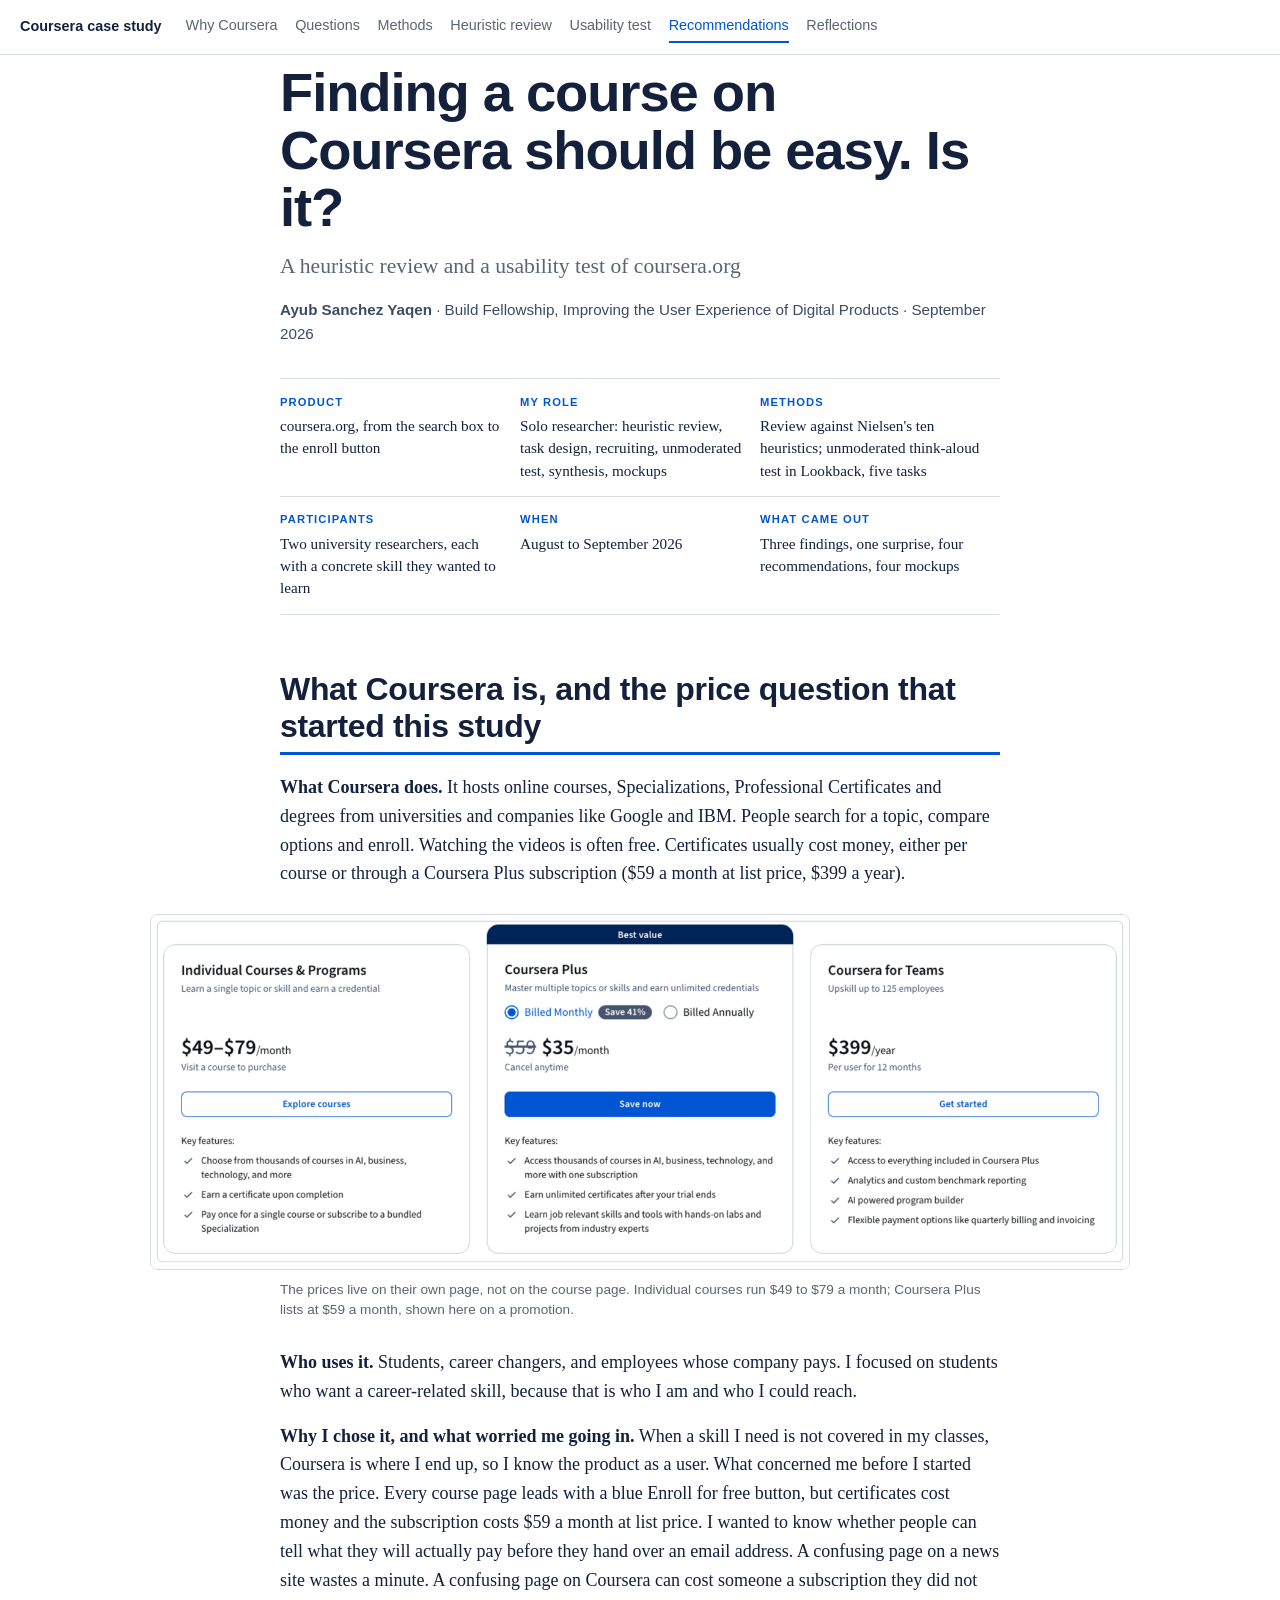
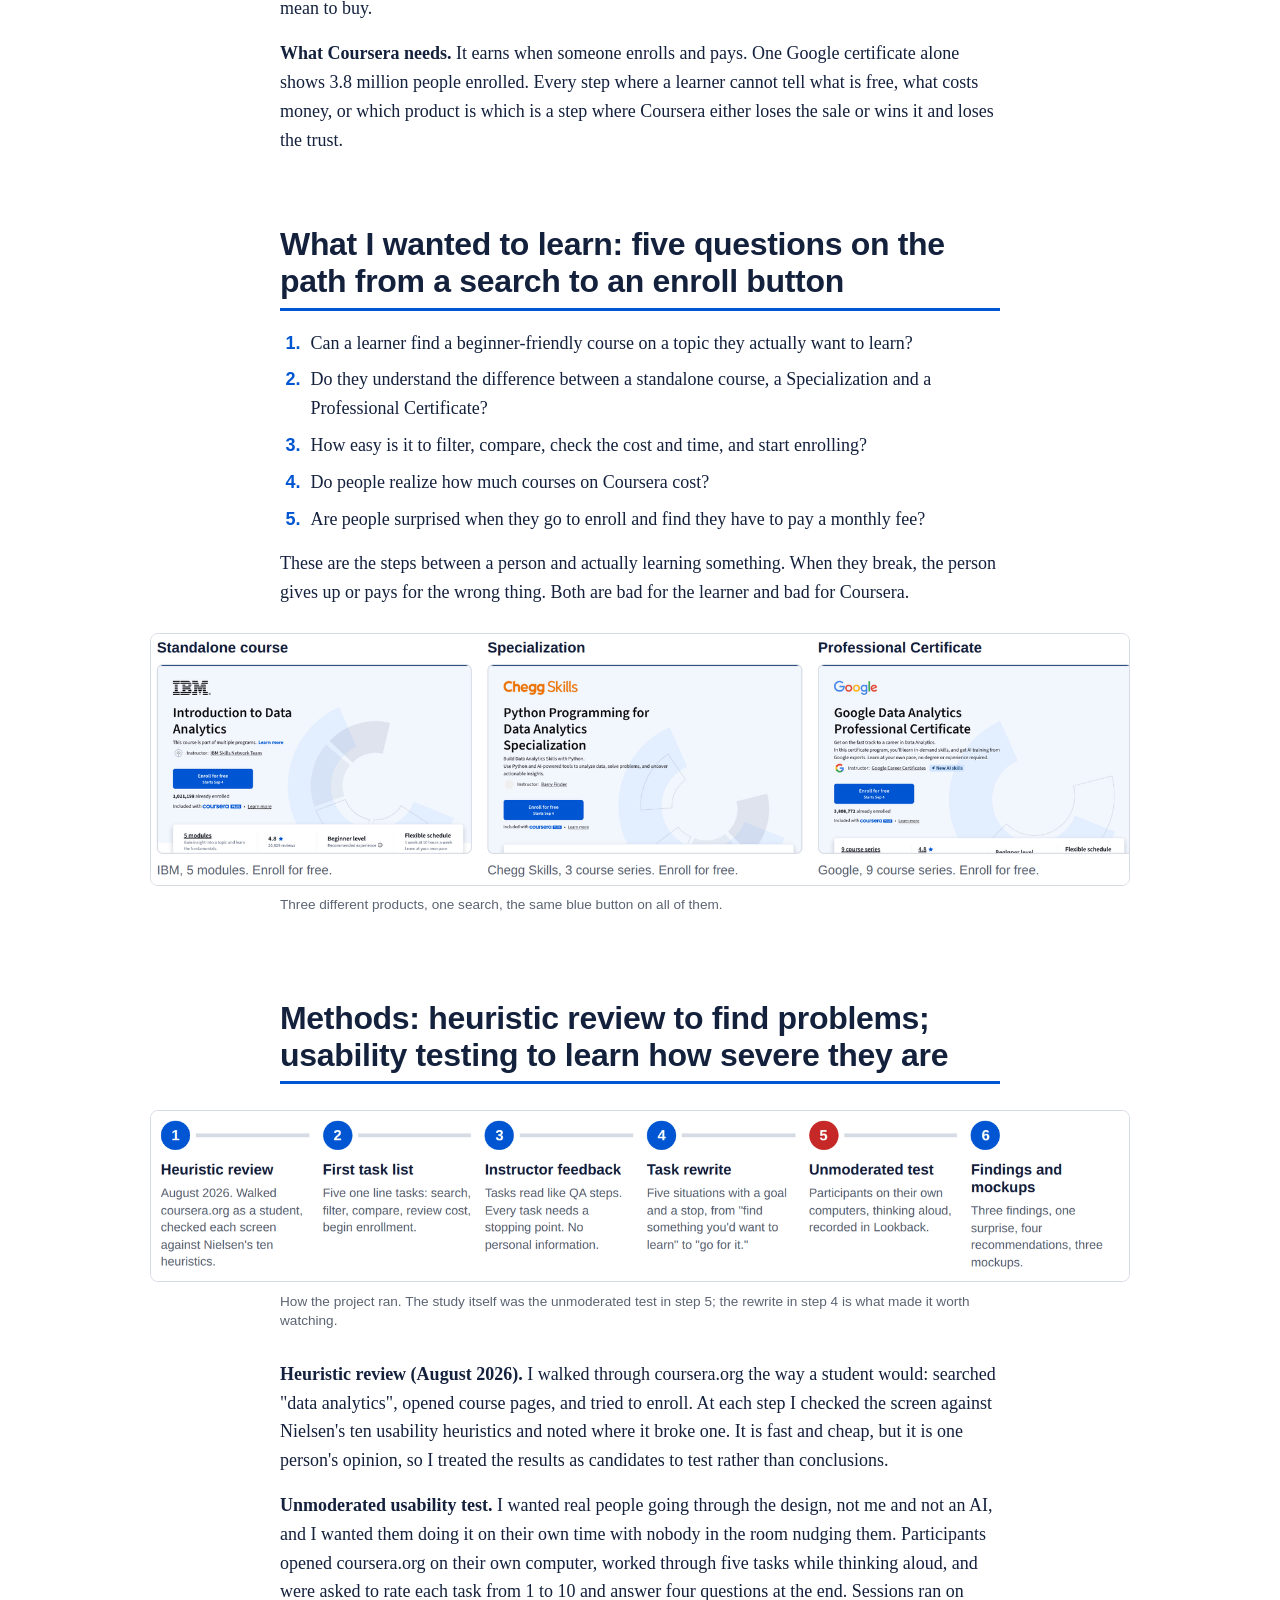
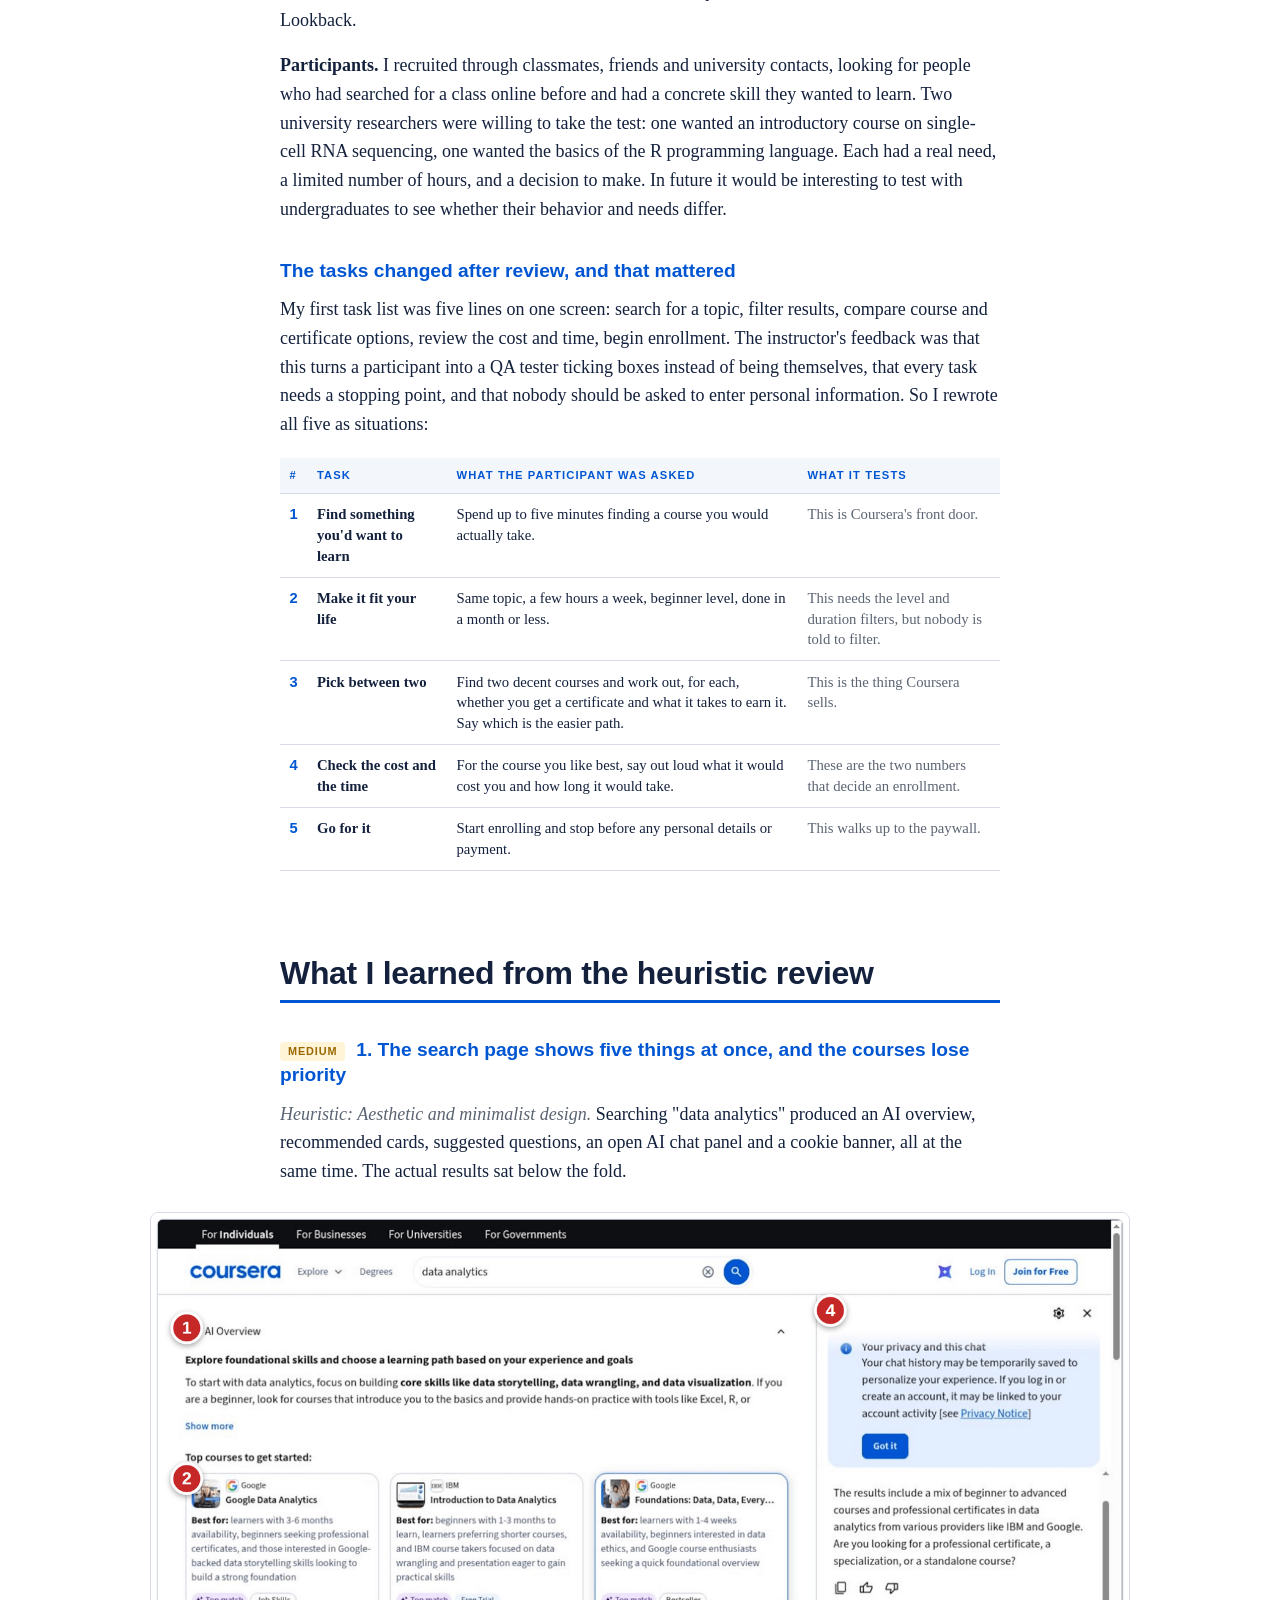
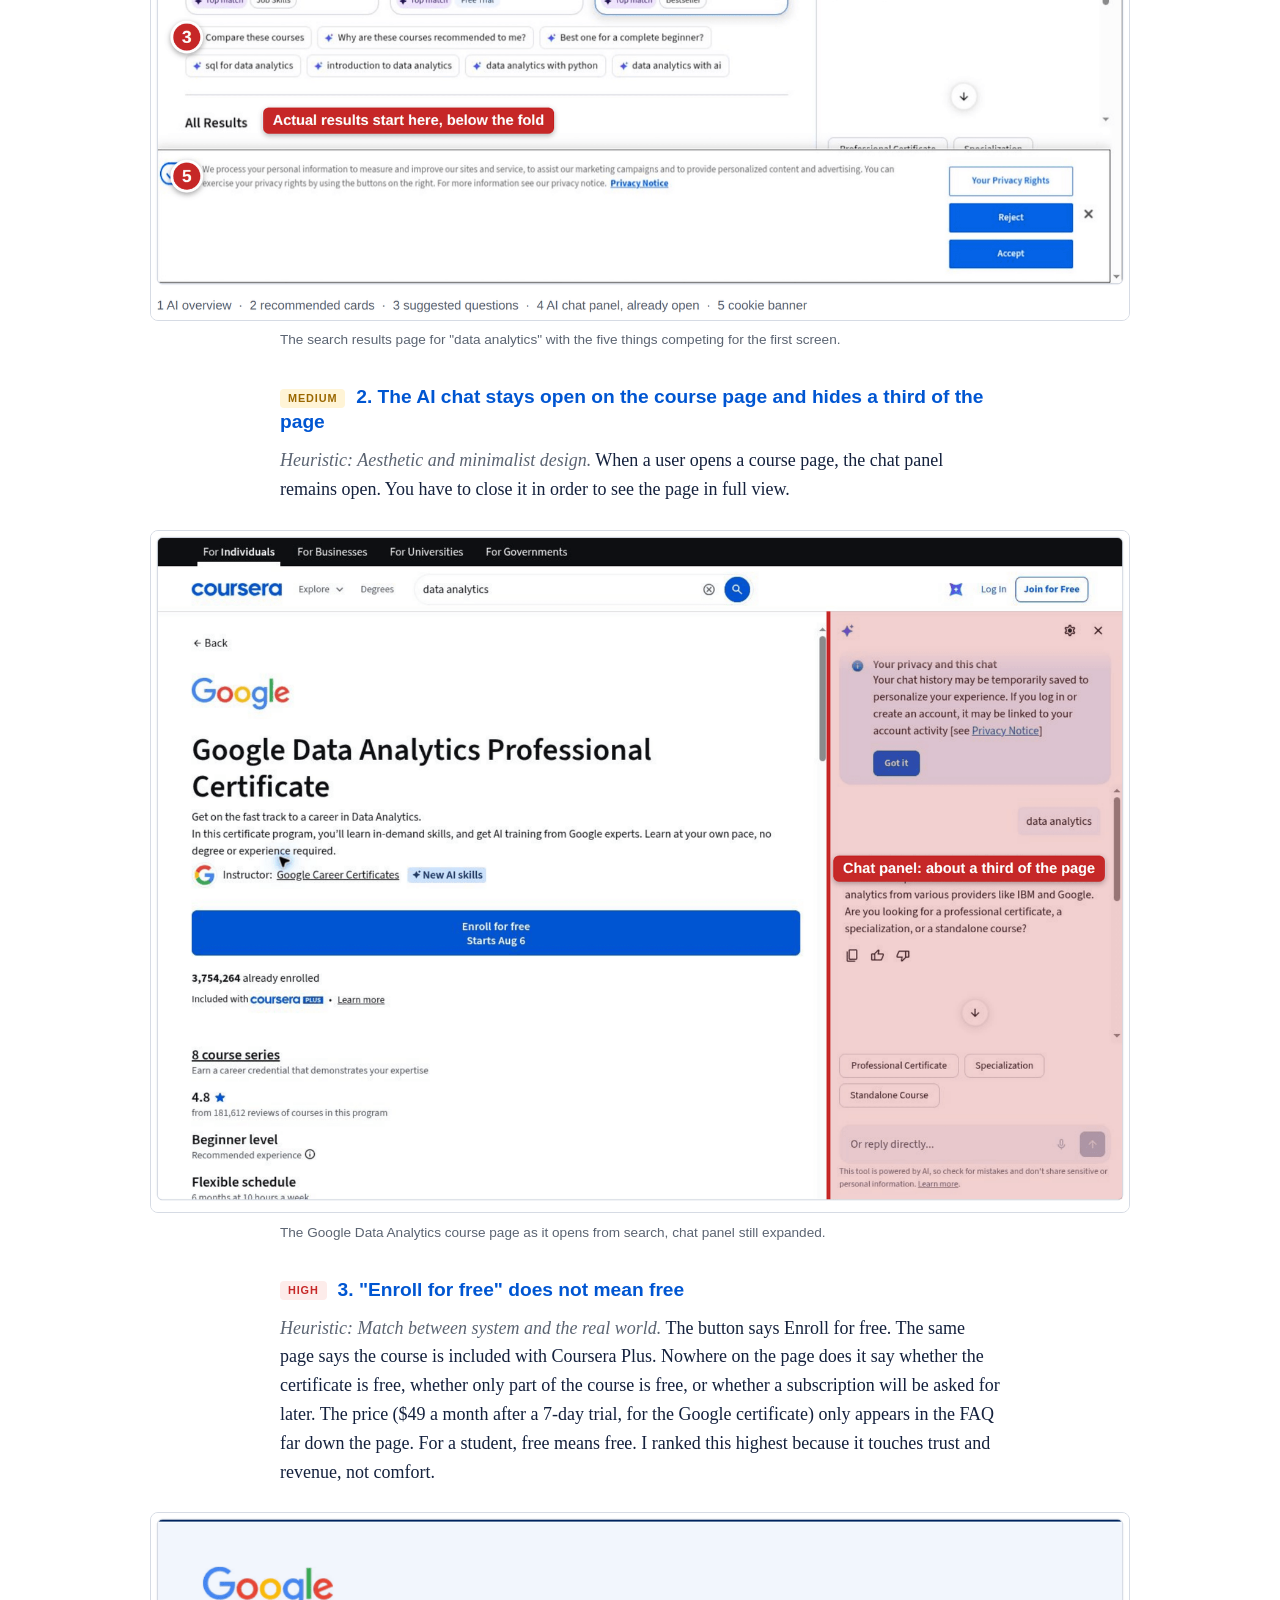
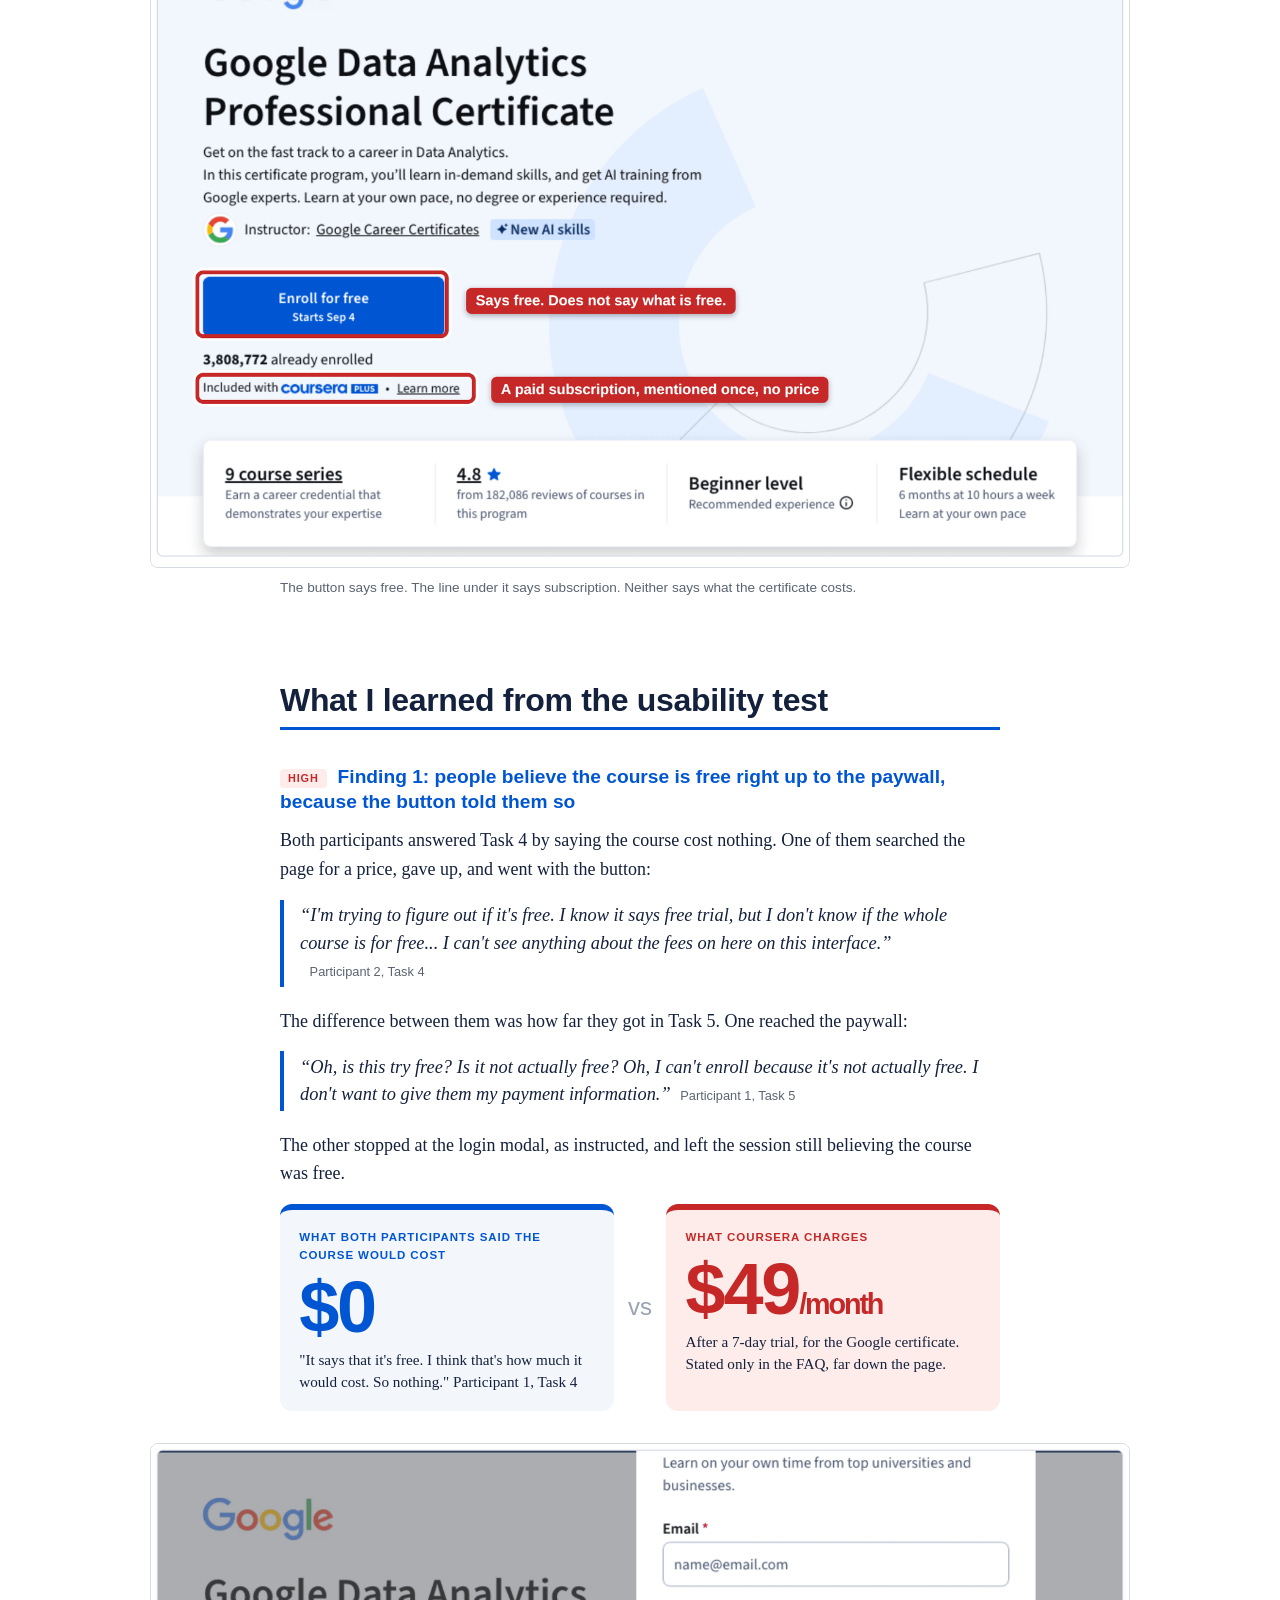
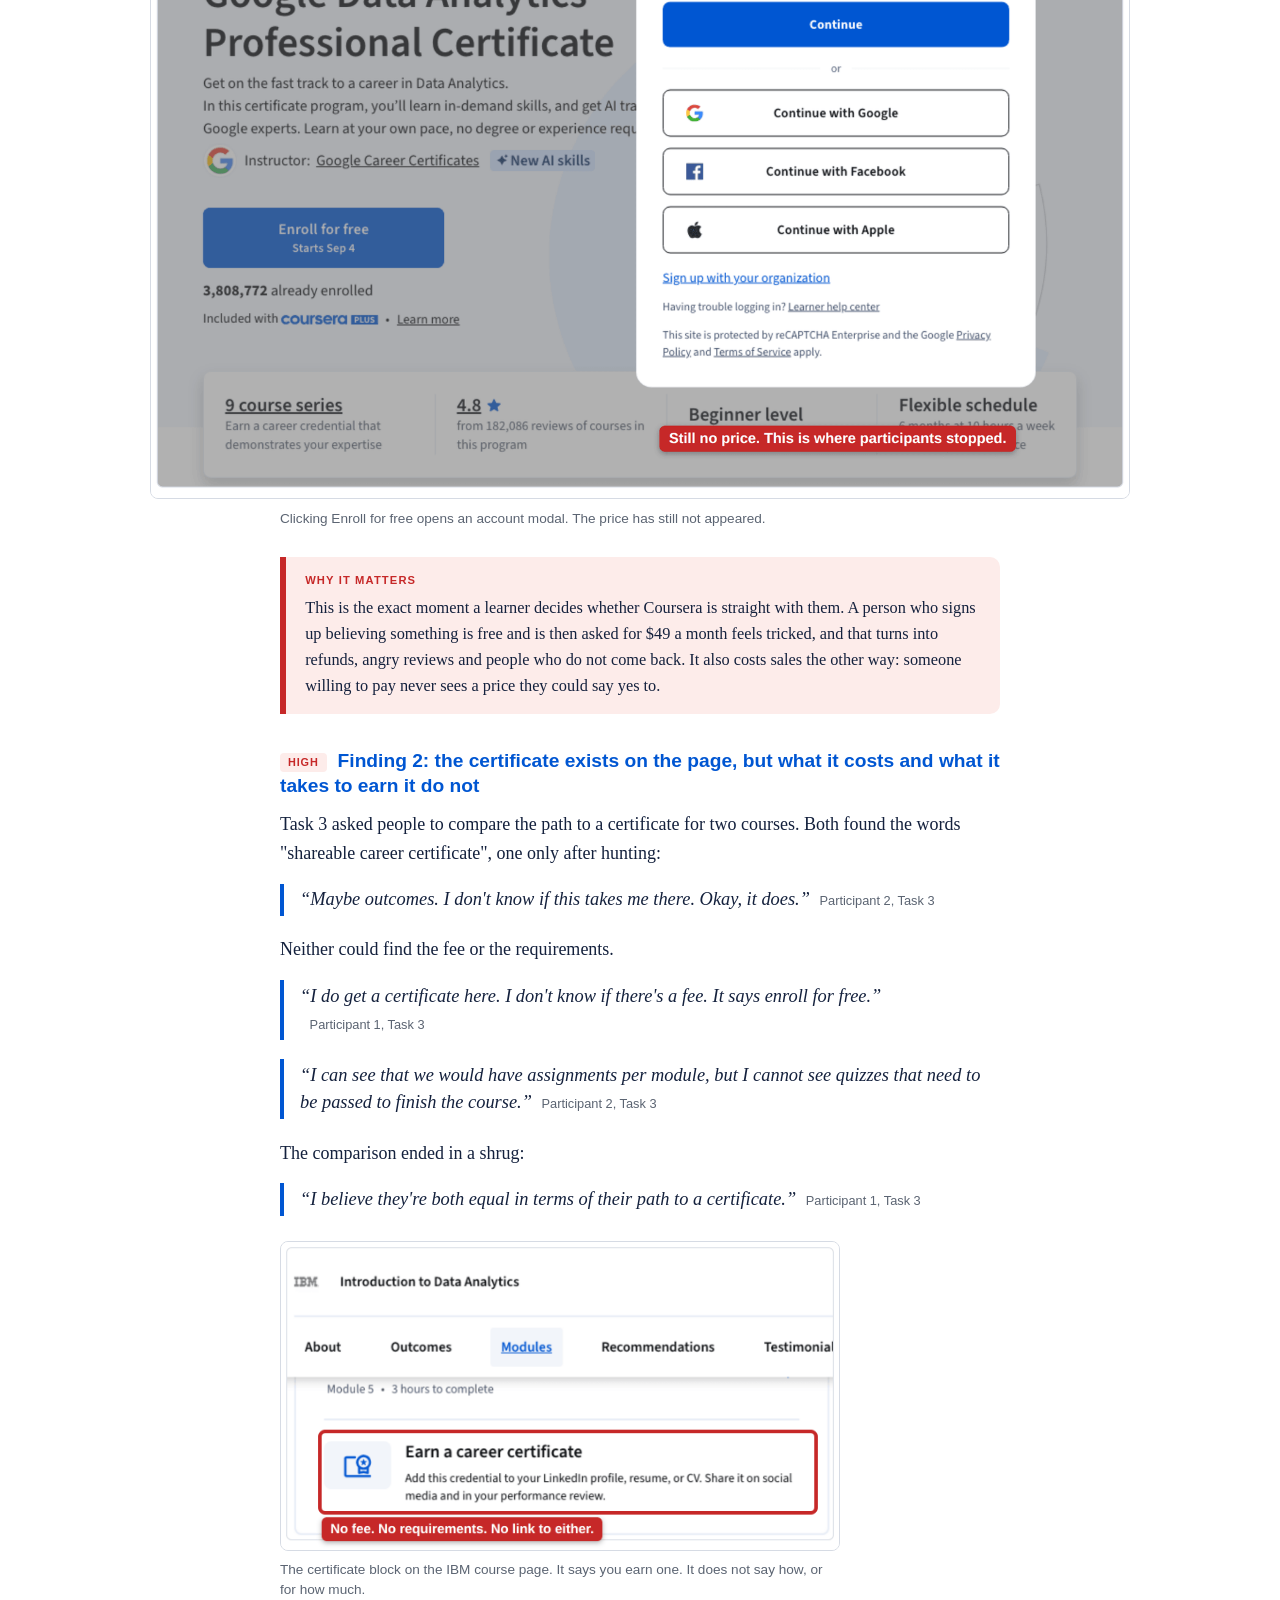
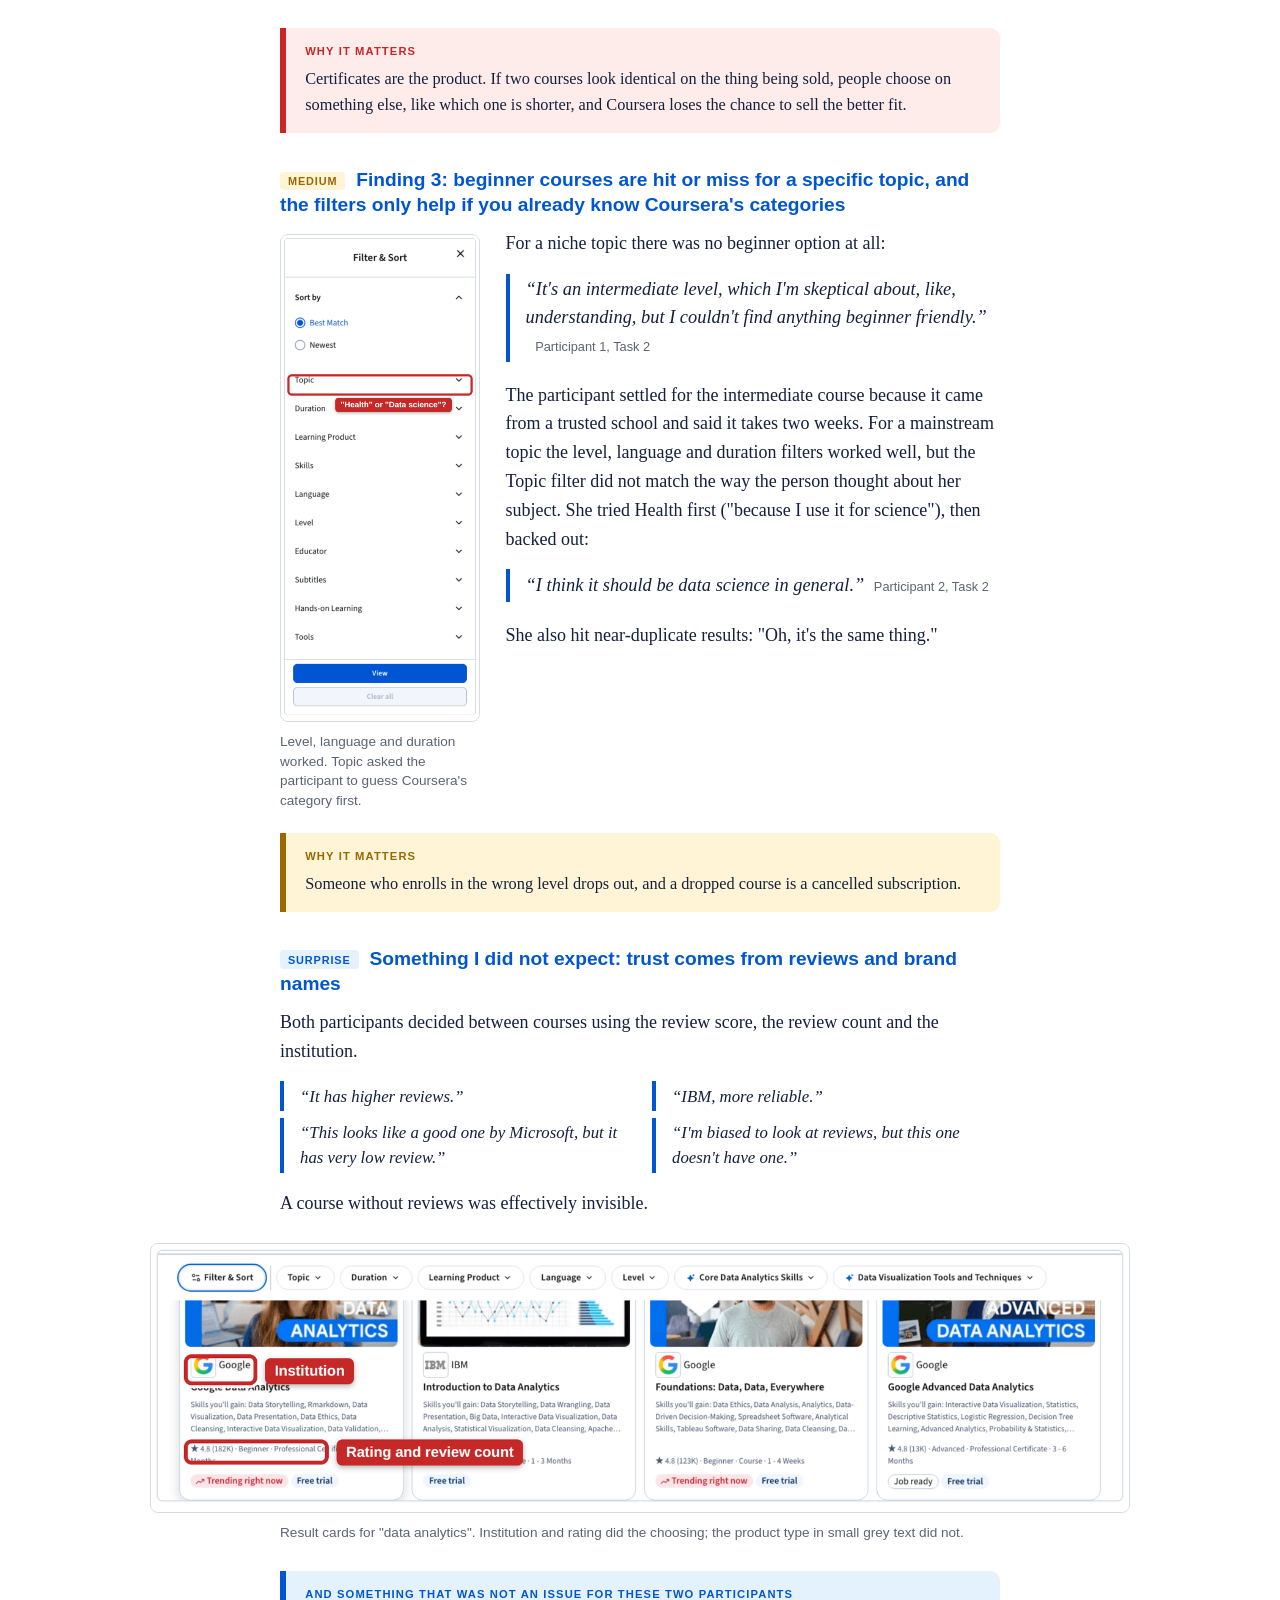
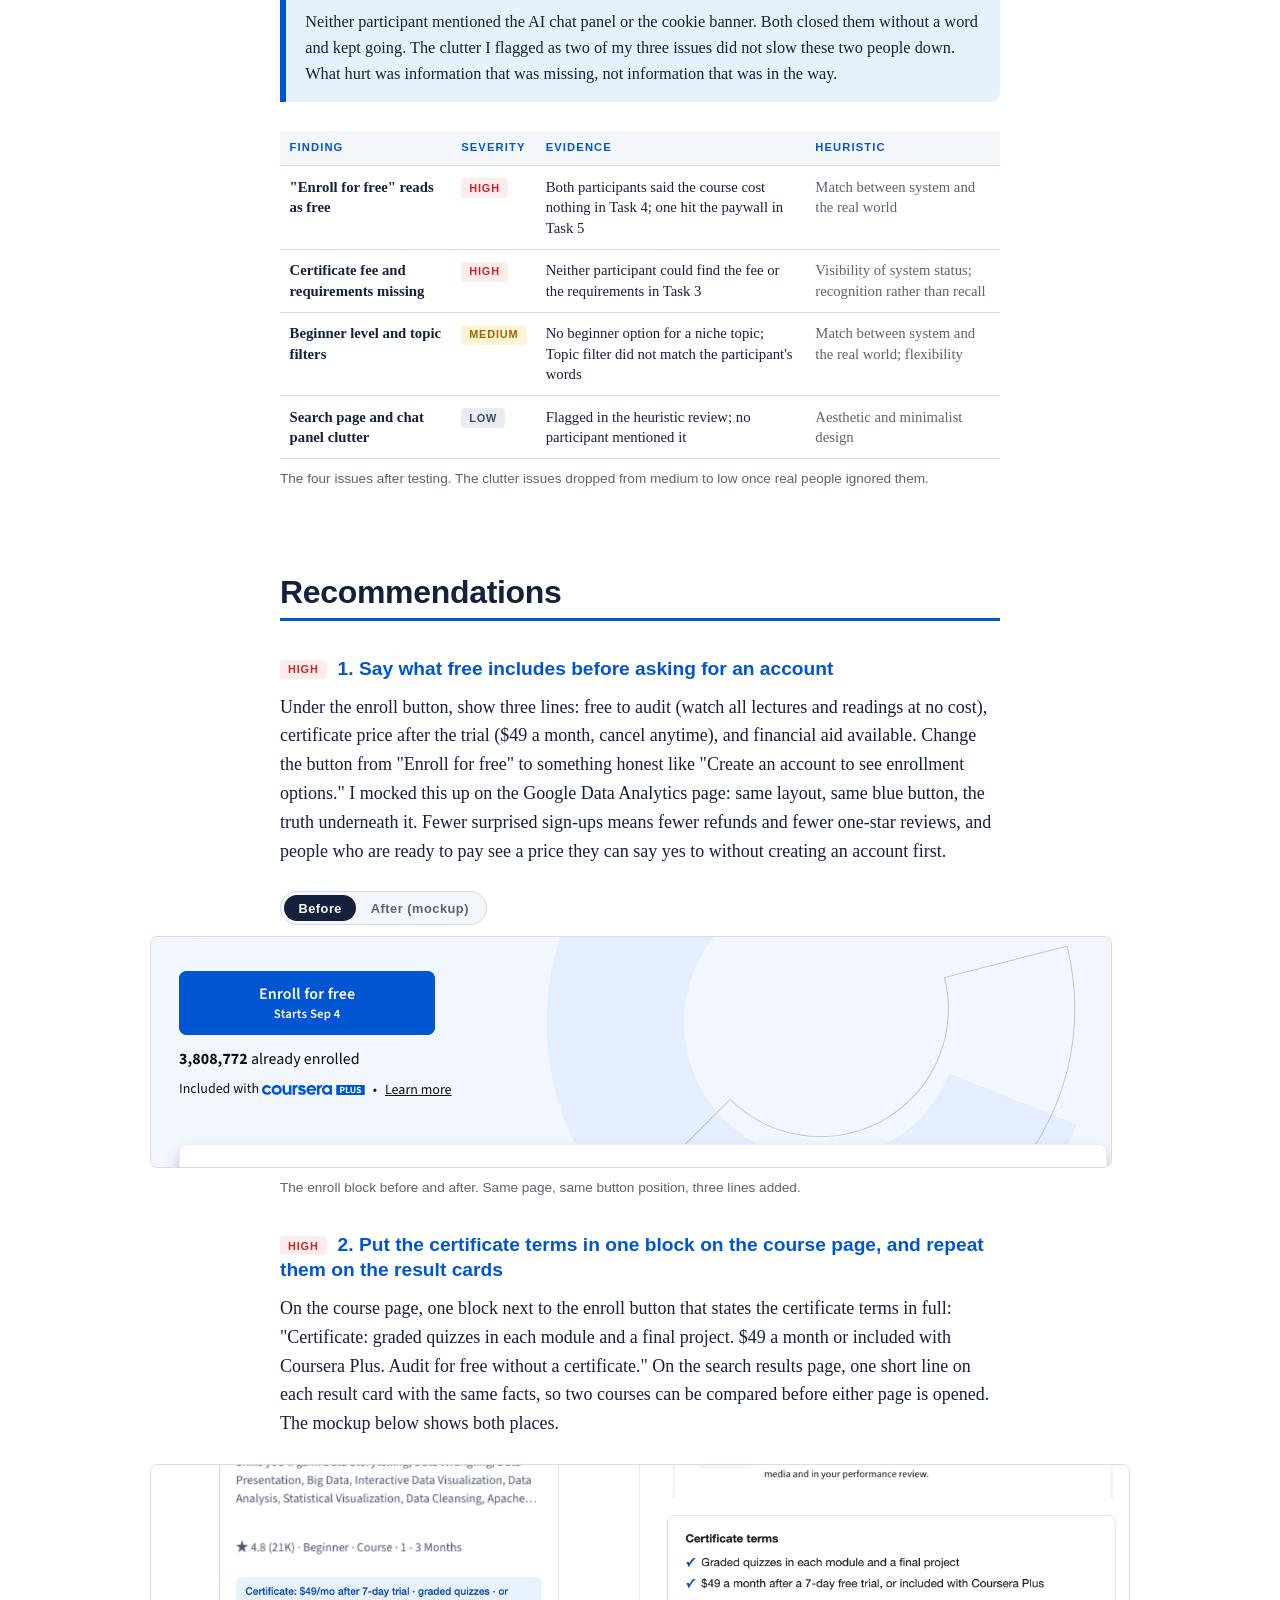
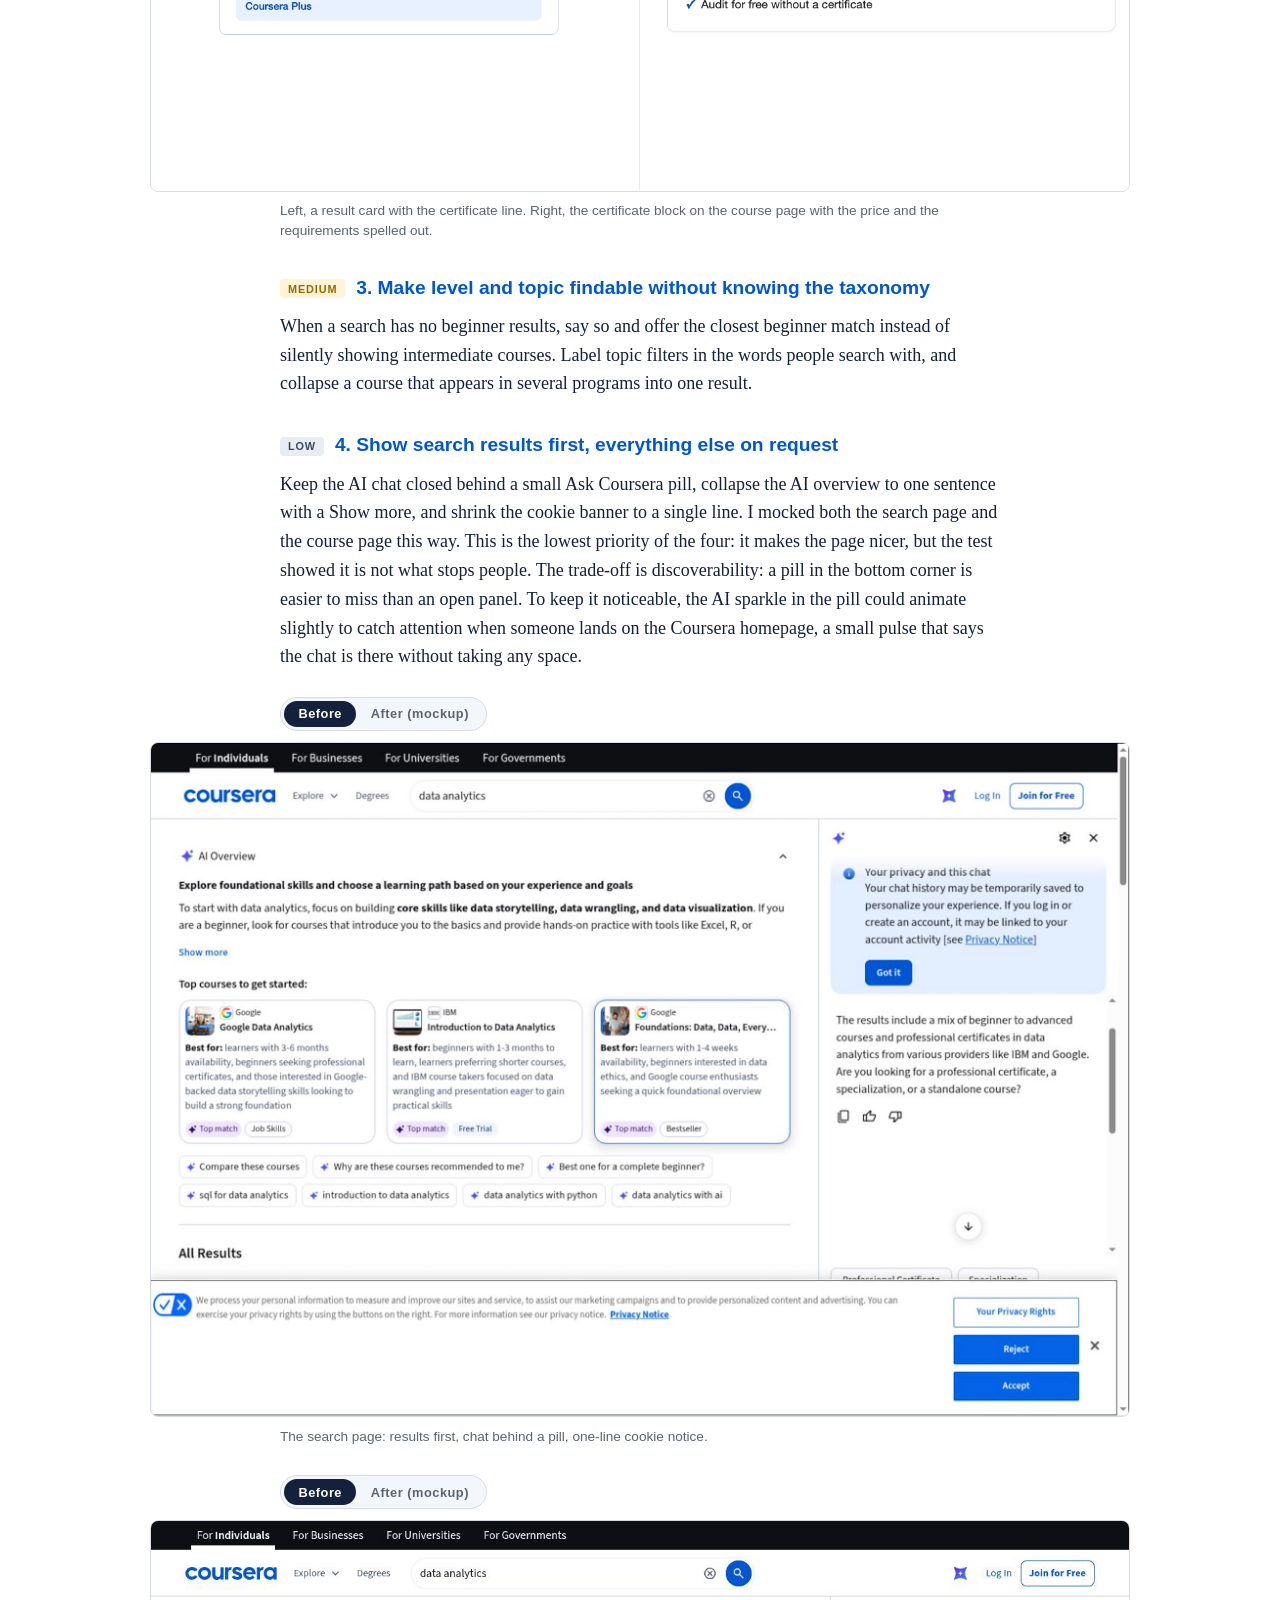
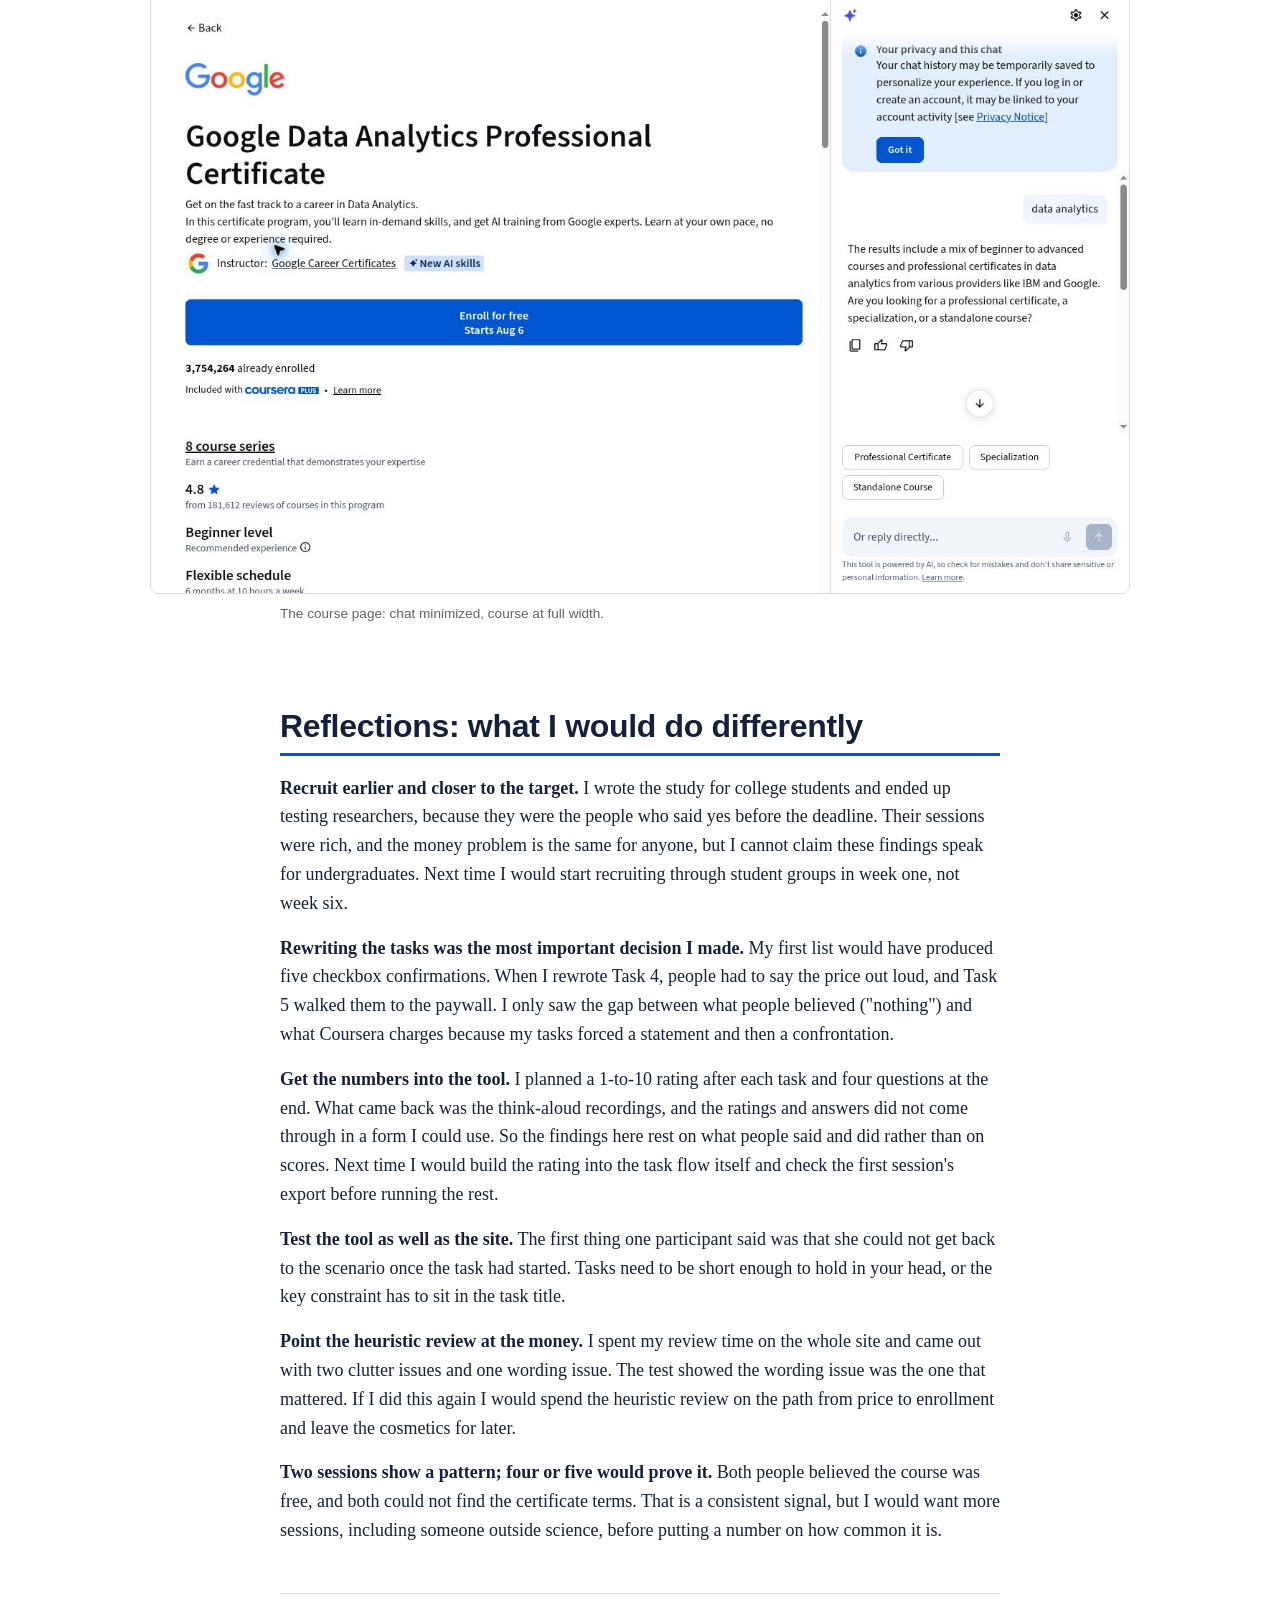
==== commit 9d25af46: "Recommendation 4: match instructor wording on the sparkle animation Co-Authored-By: Claude Fable 5.1" ====
--- a/index.html
+++ b/index.html
@@ -247,7 +247,7 @@
     <p>When a search has no beginner results, say so and offer the closest beginner match instead of silently showing intermediate courses. Label topic filters in the words people search with, and collapse a course that appears in several programs into one result.</p>
 
     <h3><span class="chip chip-low">Low</span> 4. Show search results first, everything else on request</h3>
-    <p>Keep the AI chat closed behind a small Ask Coursera pill, collapse the AI overview to one sentence with a Show more, and shrink the cookie banner to a single line. I mocked both the search page and the course page this way. This is the lowest priority of the four: it makes the page nicer, but the test showed it is not what stops people. The trade-off is discoverability: a pill in the bottom corner is easier to miss than an open panel. To keep it noticeable, the AI sparkle in the pill could animate briefly when someone lands on the page, a small pulse that says the chat is there without taking any space.</p>
+    <p>Keep the AI chat closed behind a small Ask Coursera pill, collapse the AI overview to one sentence with a Show more, and shrink the cookie banner to a single line. I mocked both the search page and the course page this way. This is the lowest priority of the four: it makes the page nicer, but the test showed it is not what stops people. The trade-off is discoverability: a pill in the bottom corner is easier to miss than an open panel. To keep it noticeable, the AI sparkle in the pill could animate slightly to catch attention when someone lands on the Coursera homepage, a small pulse that says the chat is there without taking any space.</p>
     <figure class="wide ba" data-ba>
       <div class="ba-toggle" role="group" aria-label="Before and after">
         <button type="button" class="ba-btn is-active" data-state="before" aria-pressed="true">Before</button>
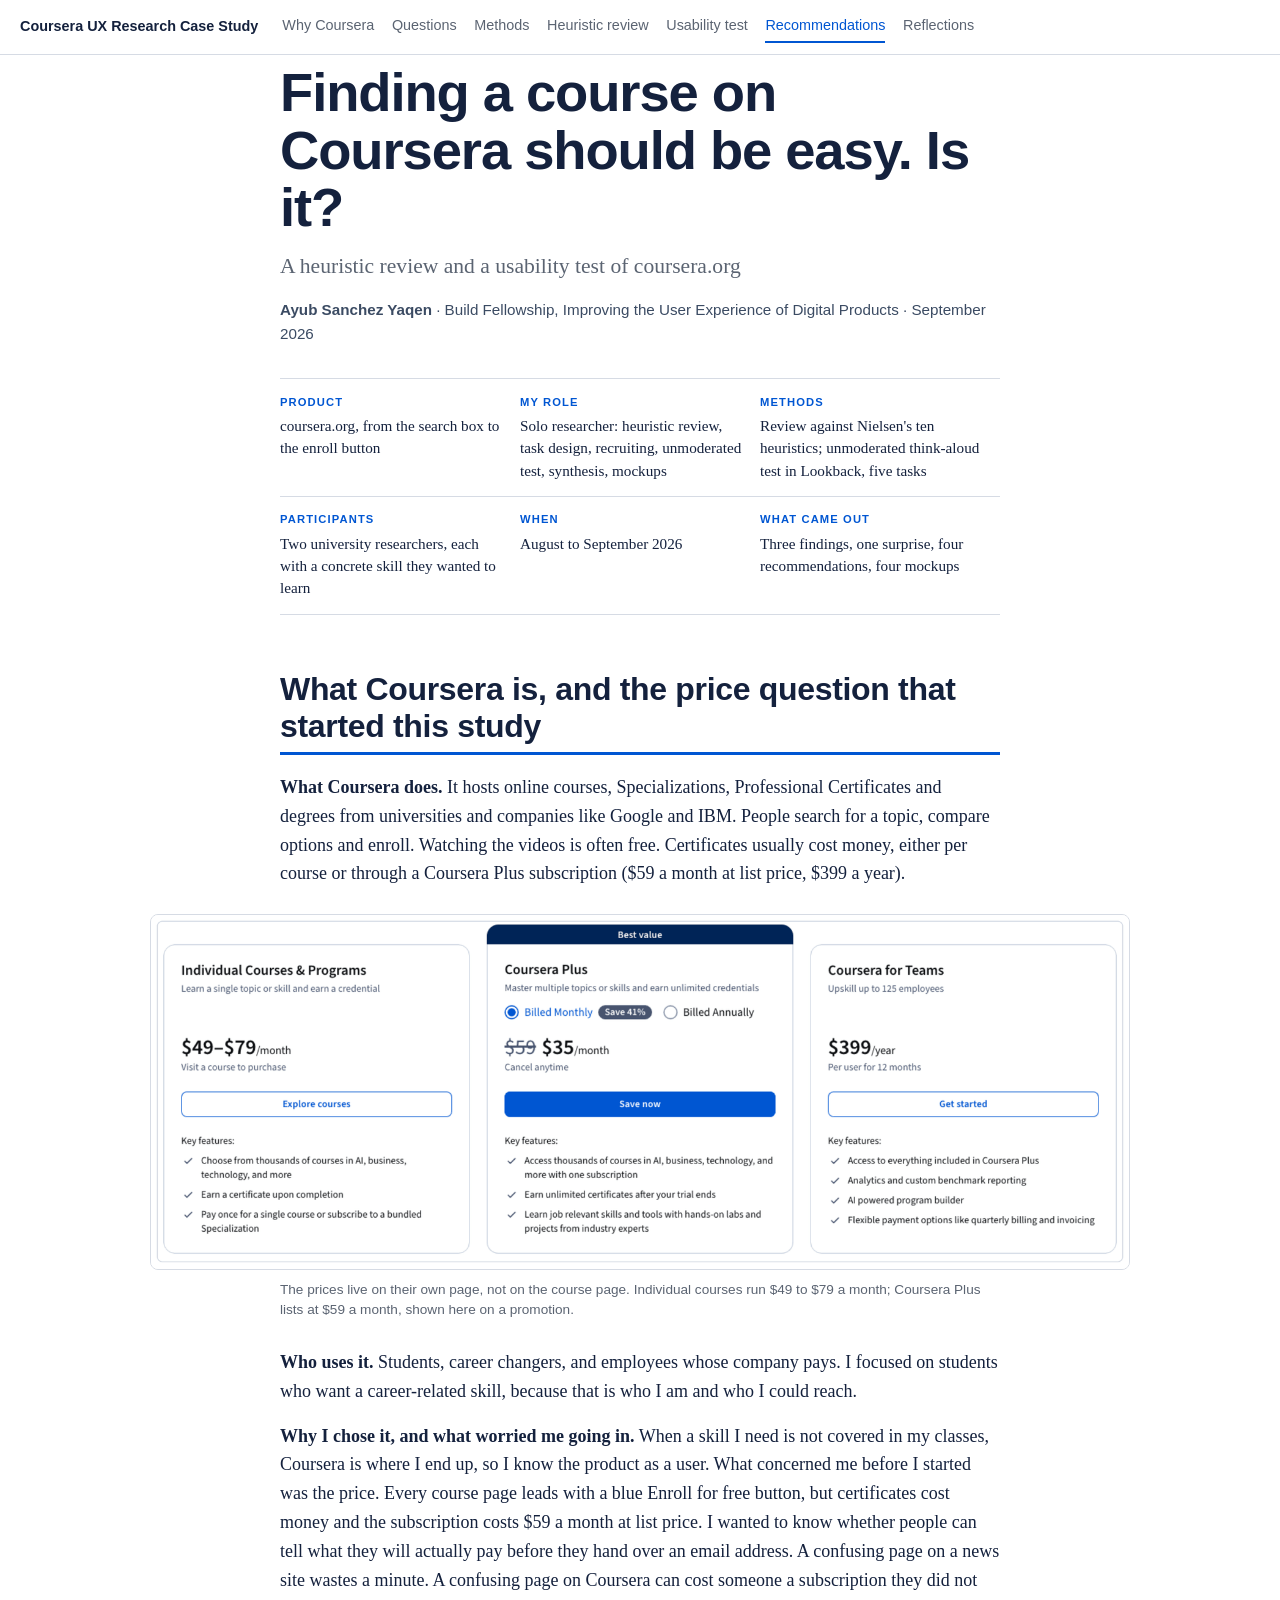
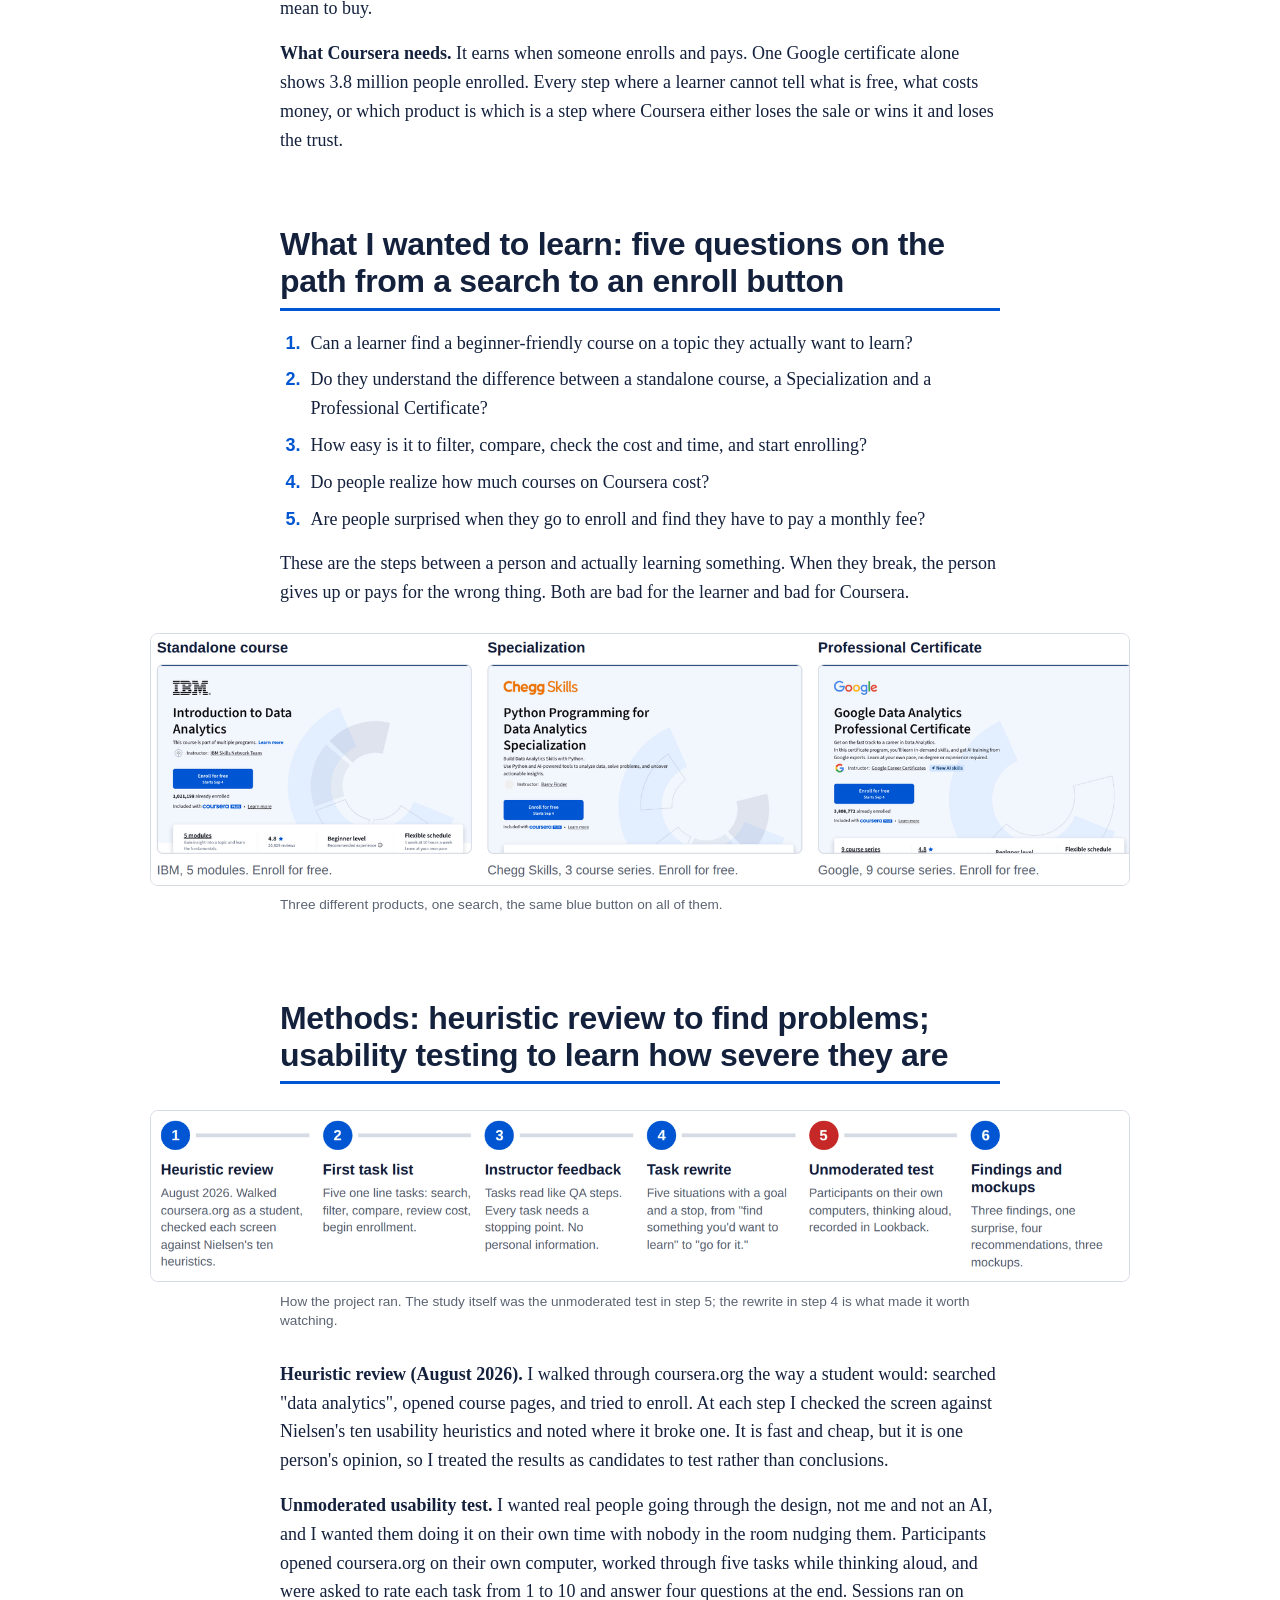
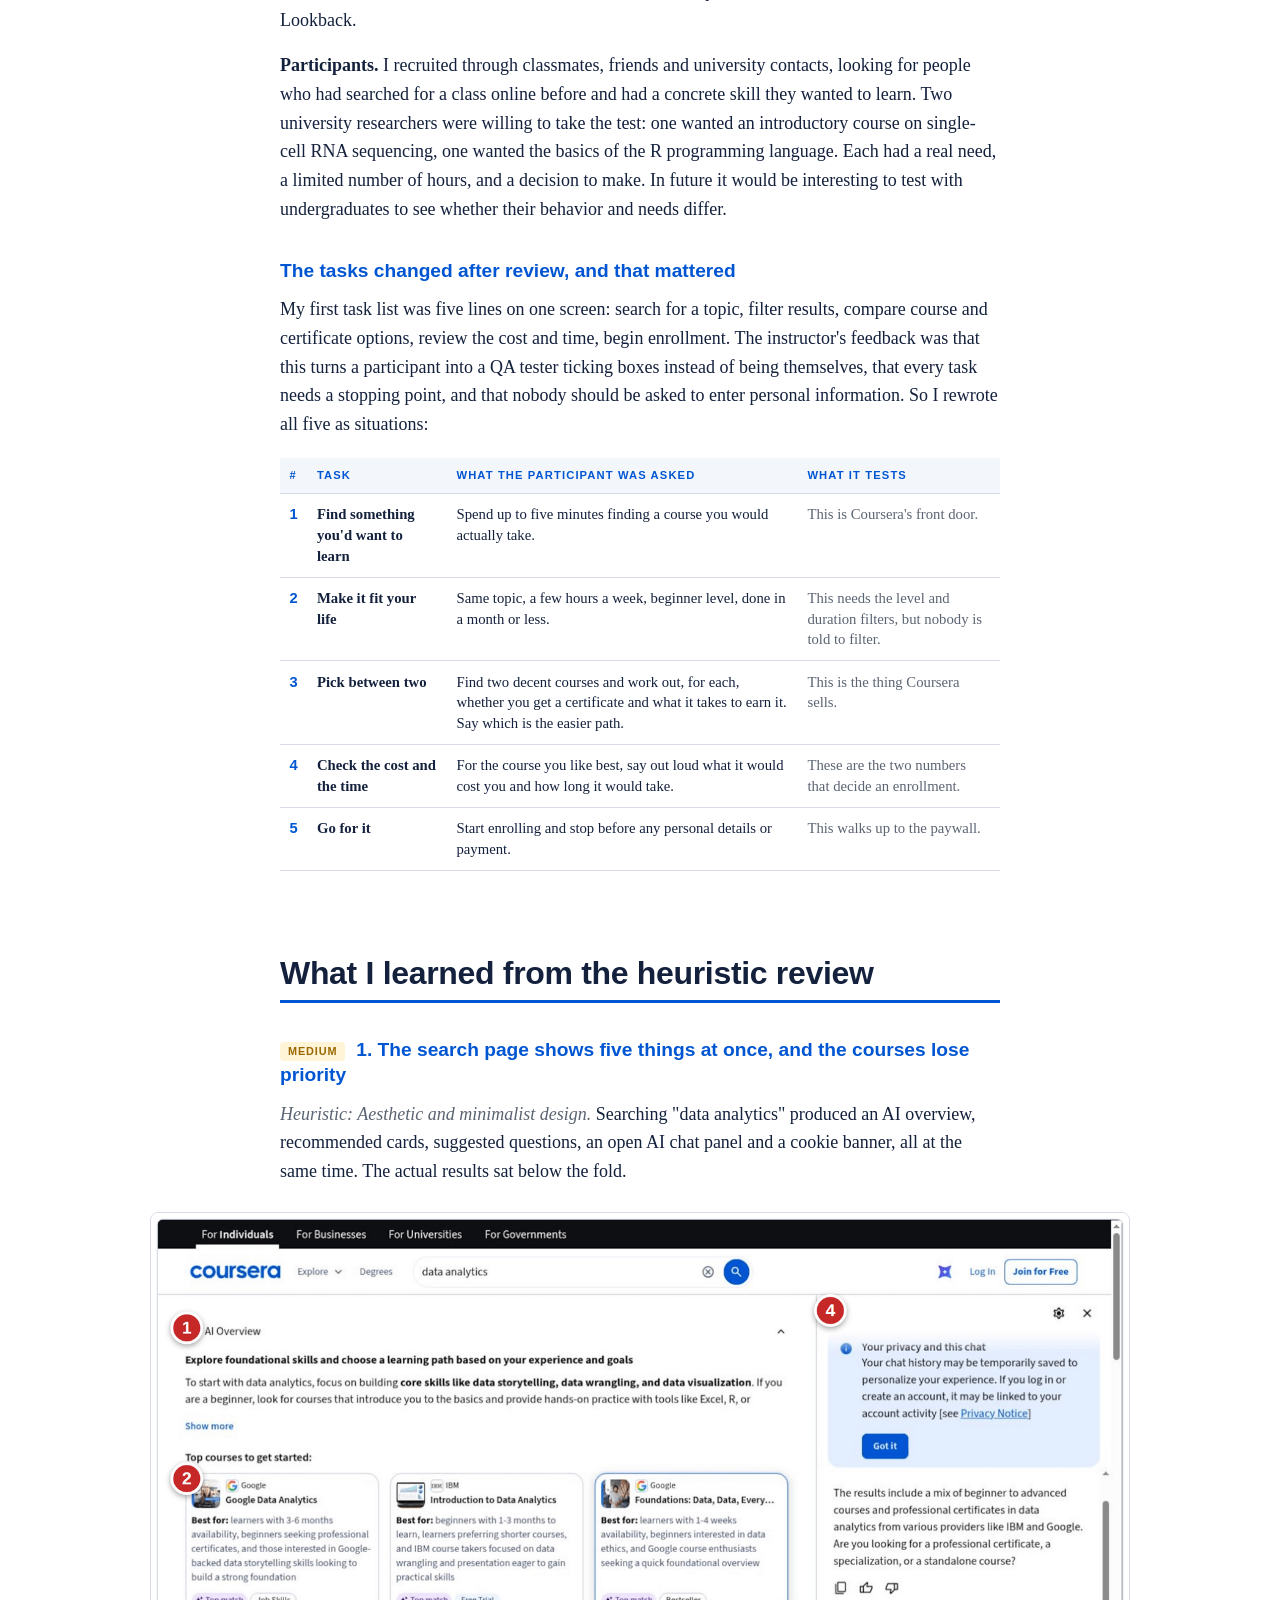
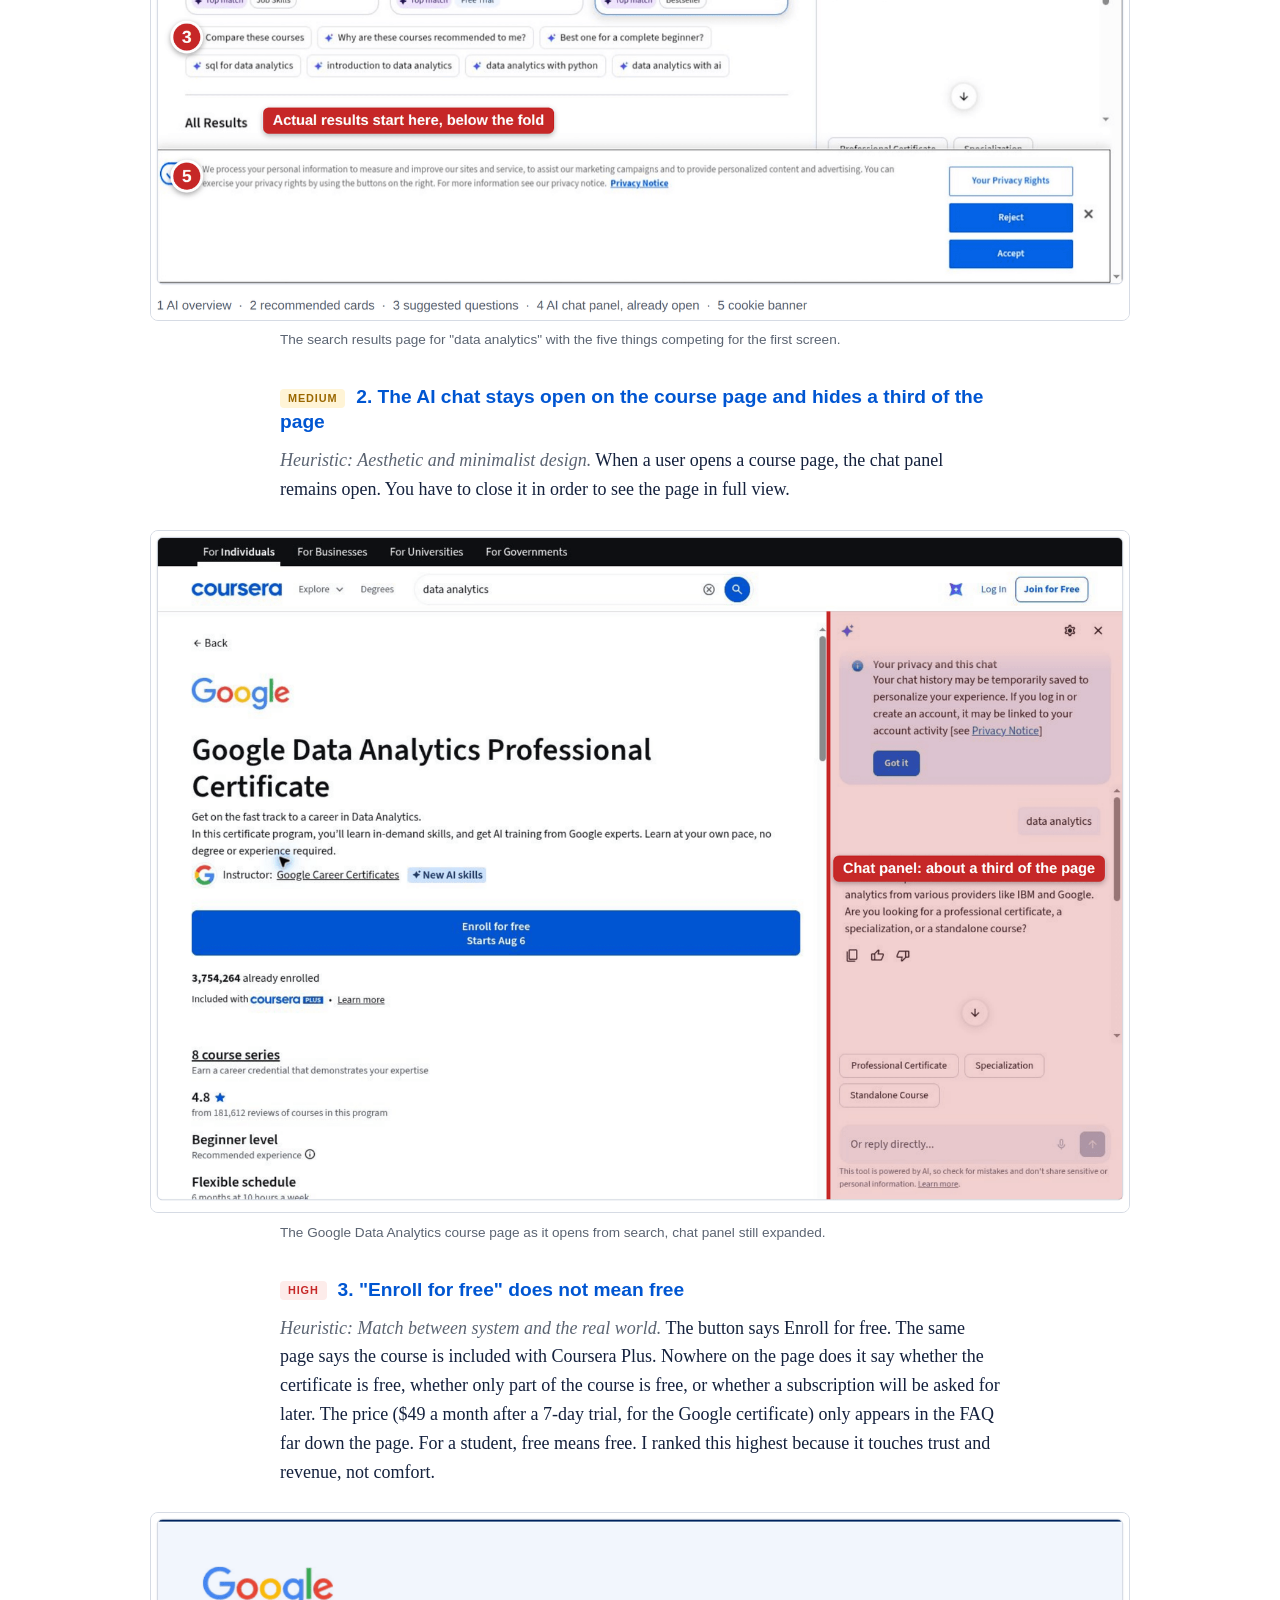
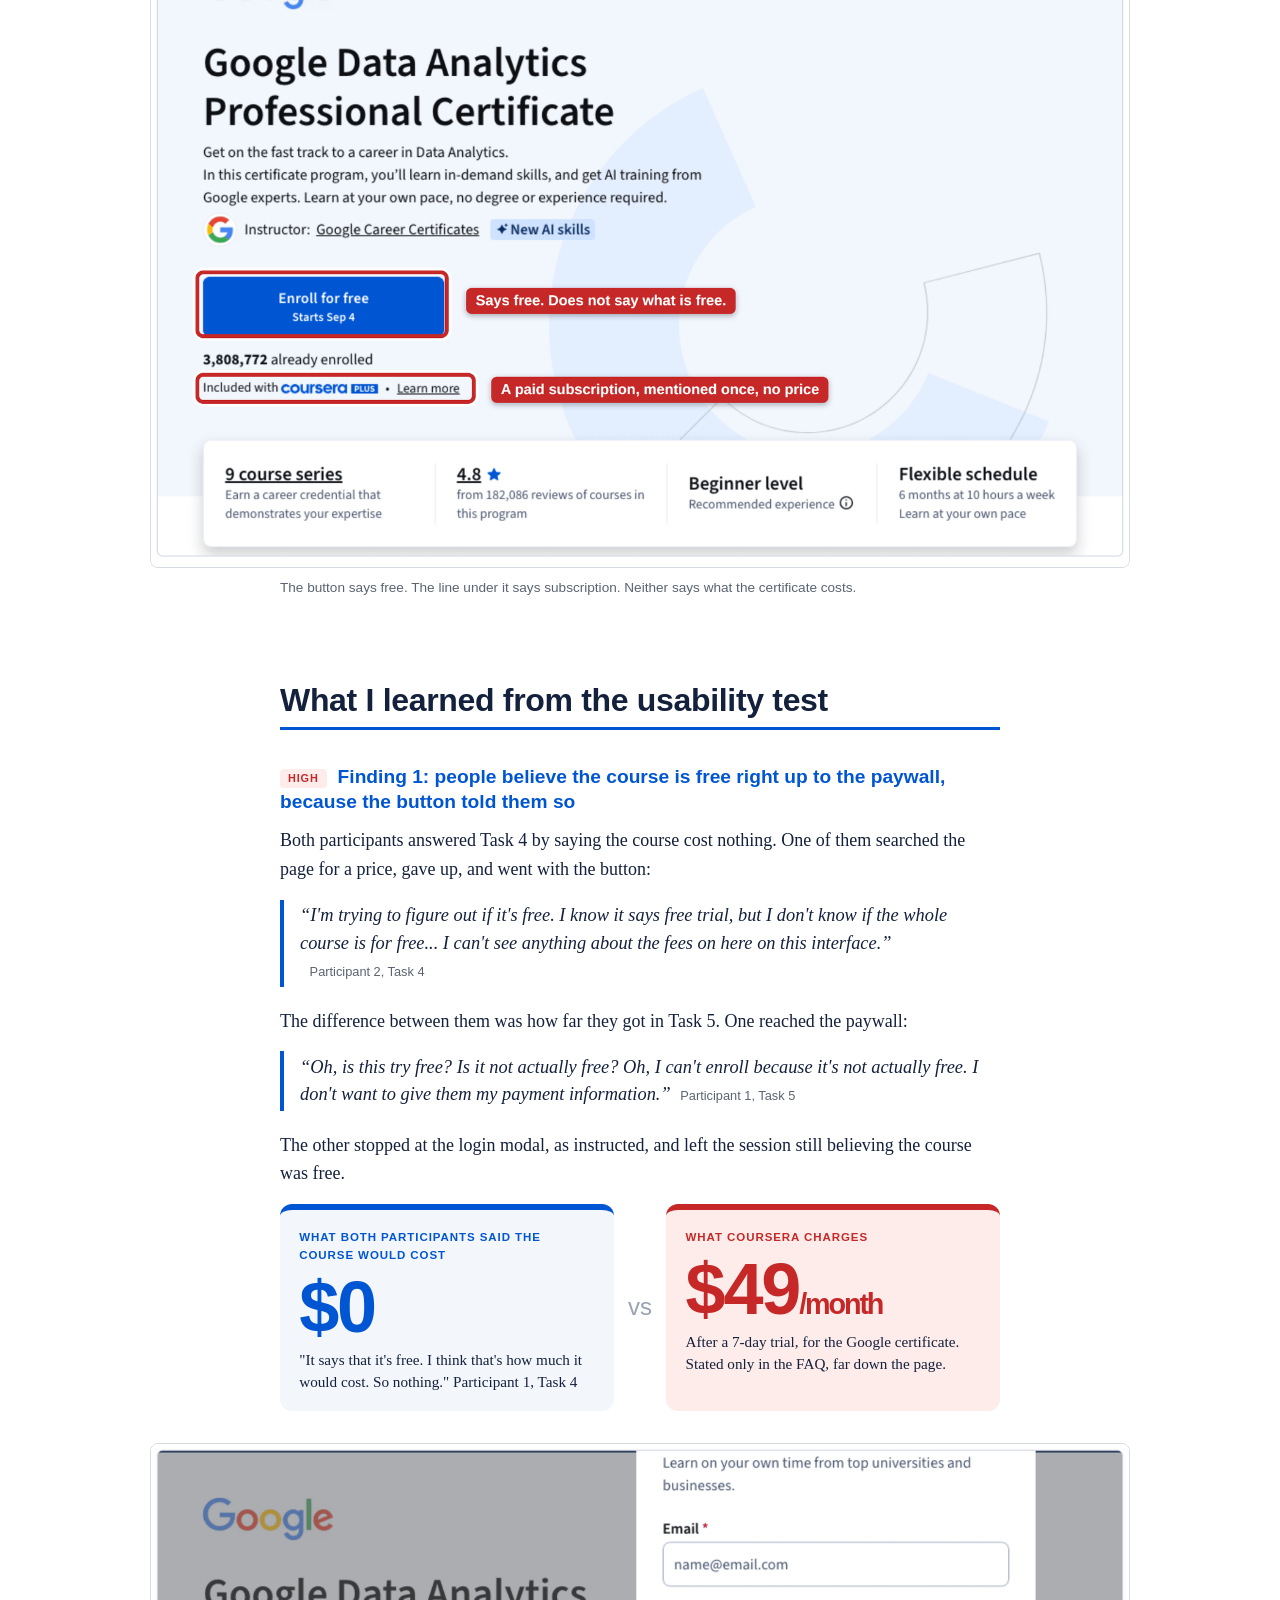
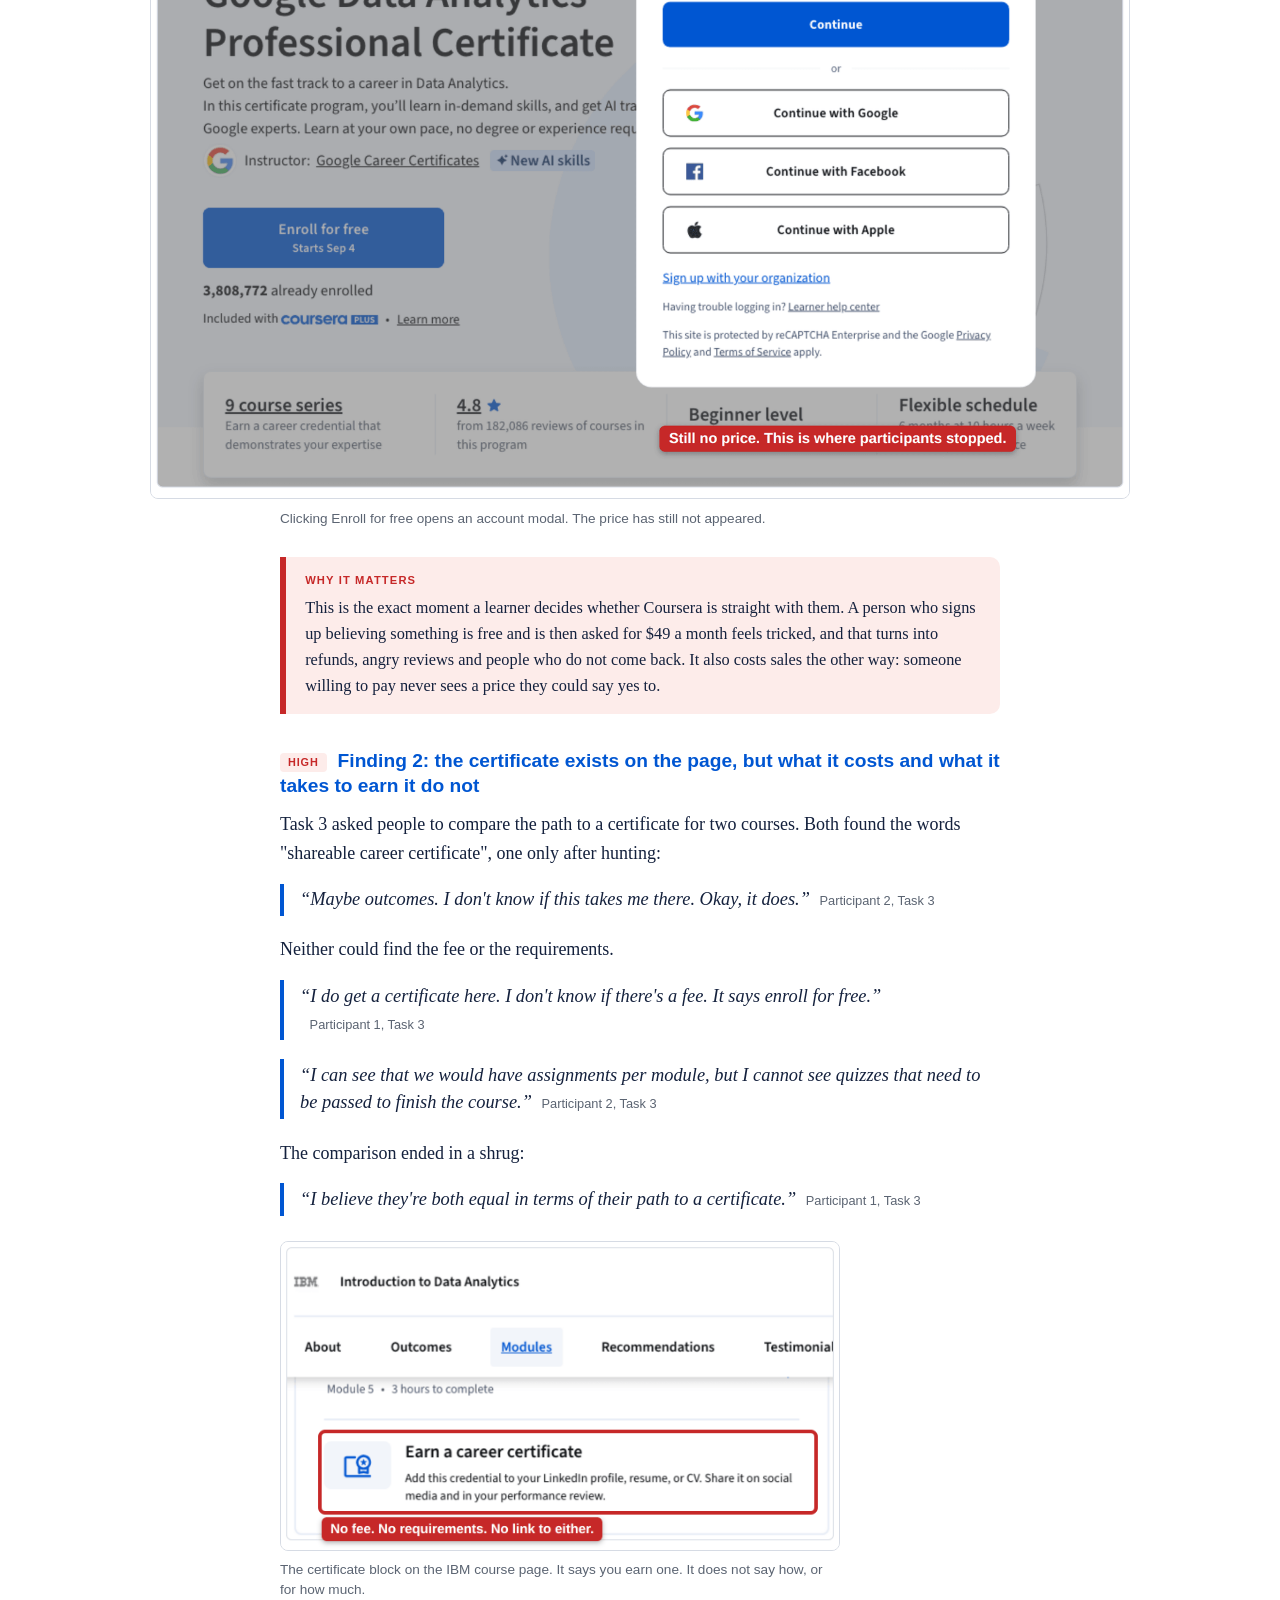
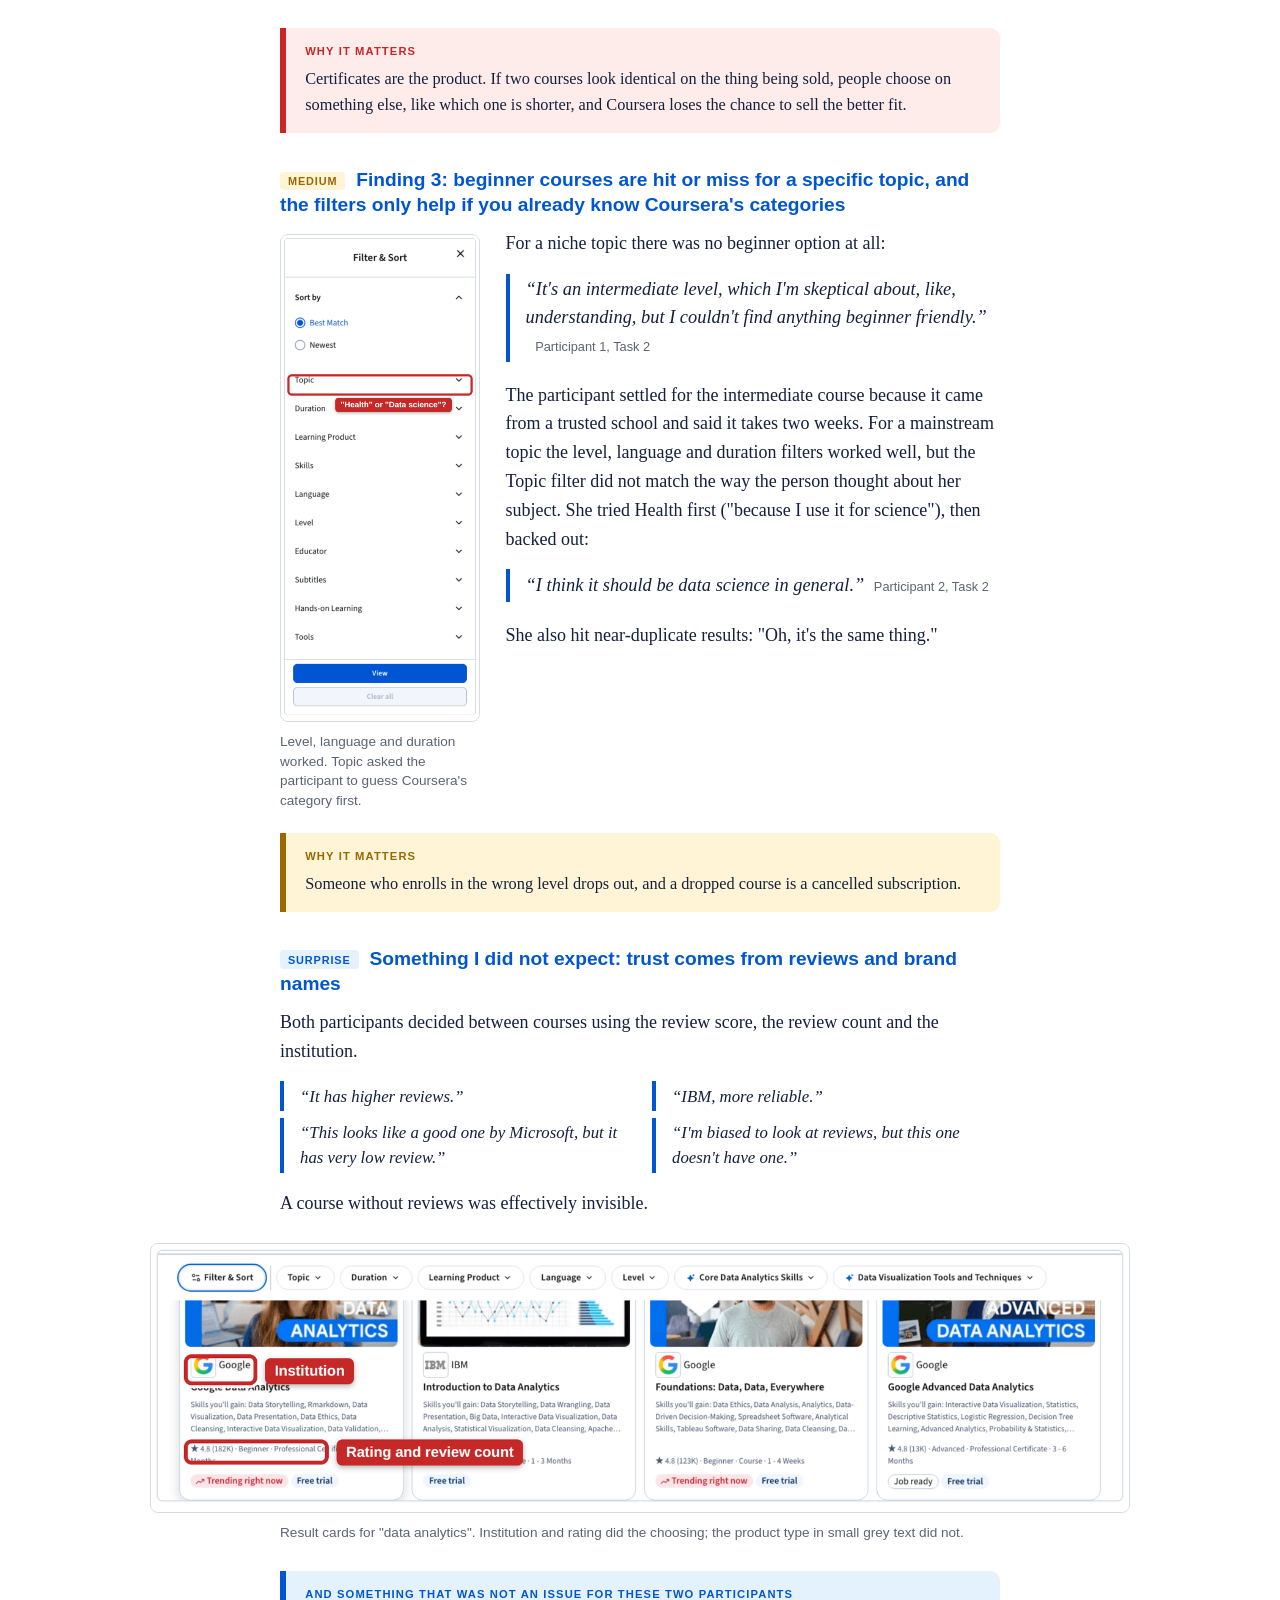
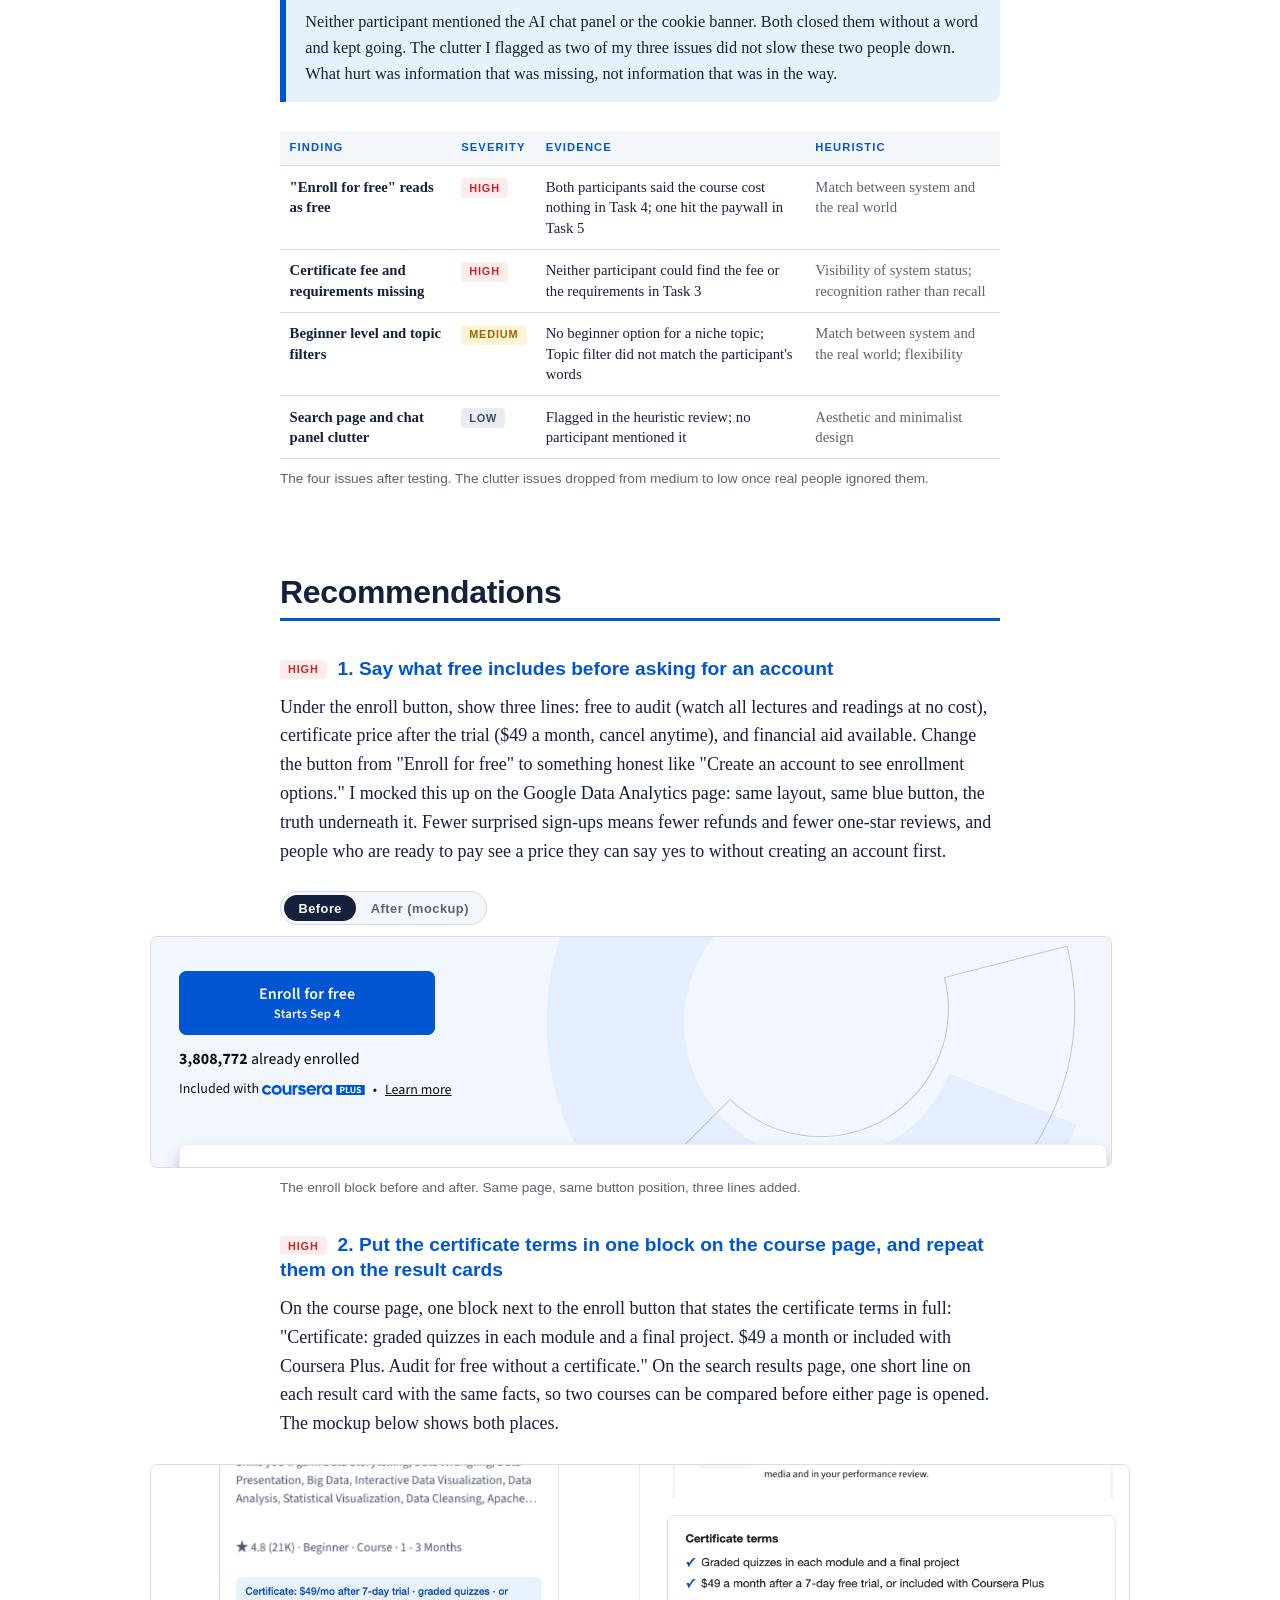
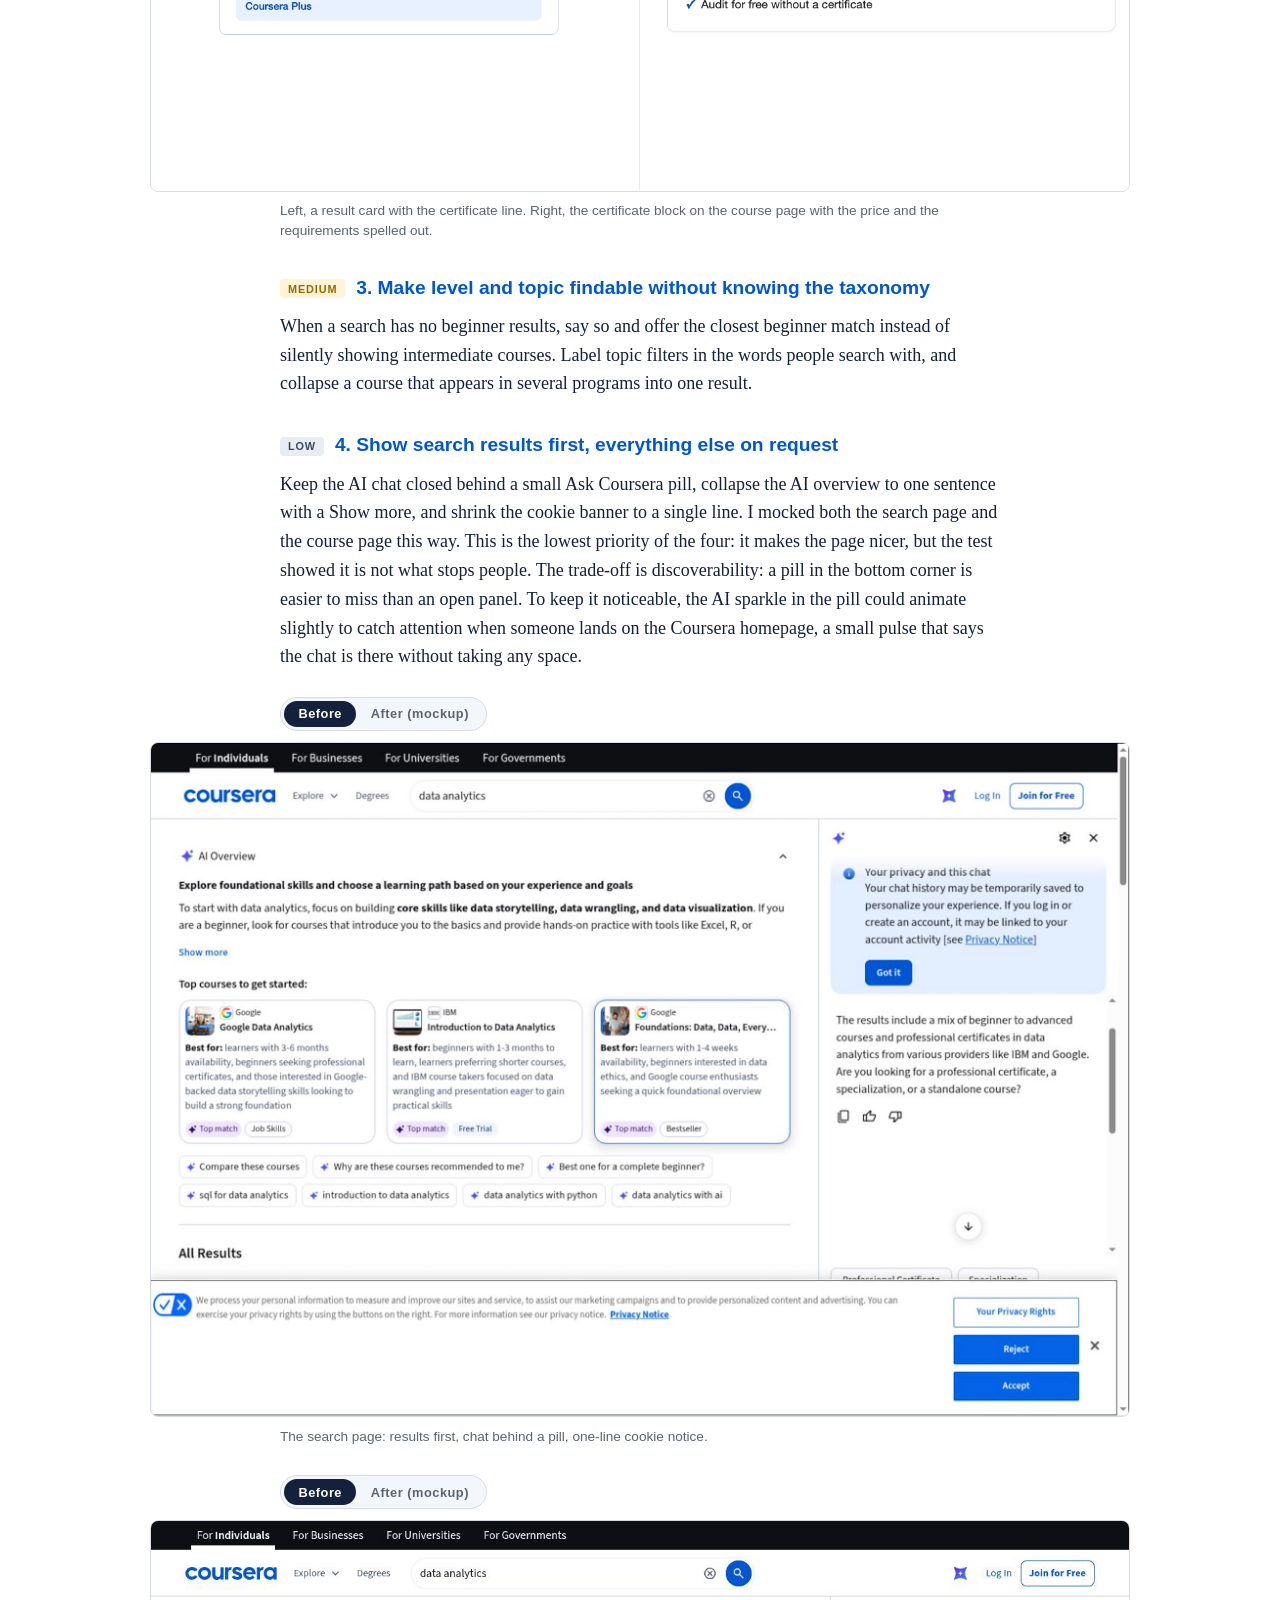
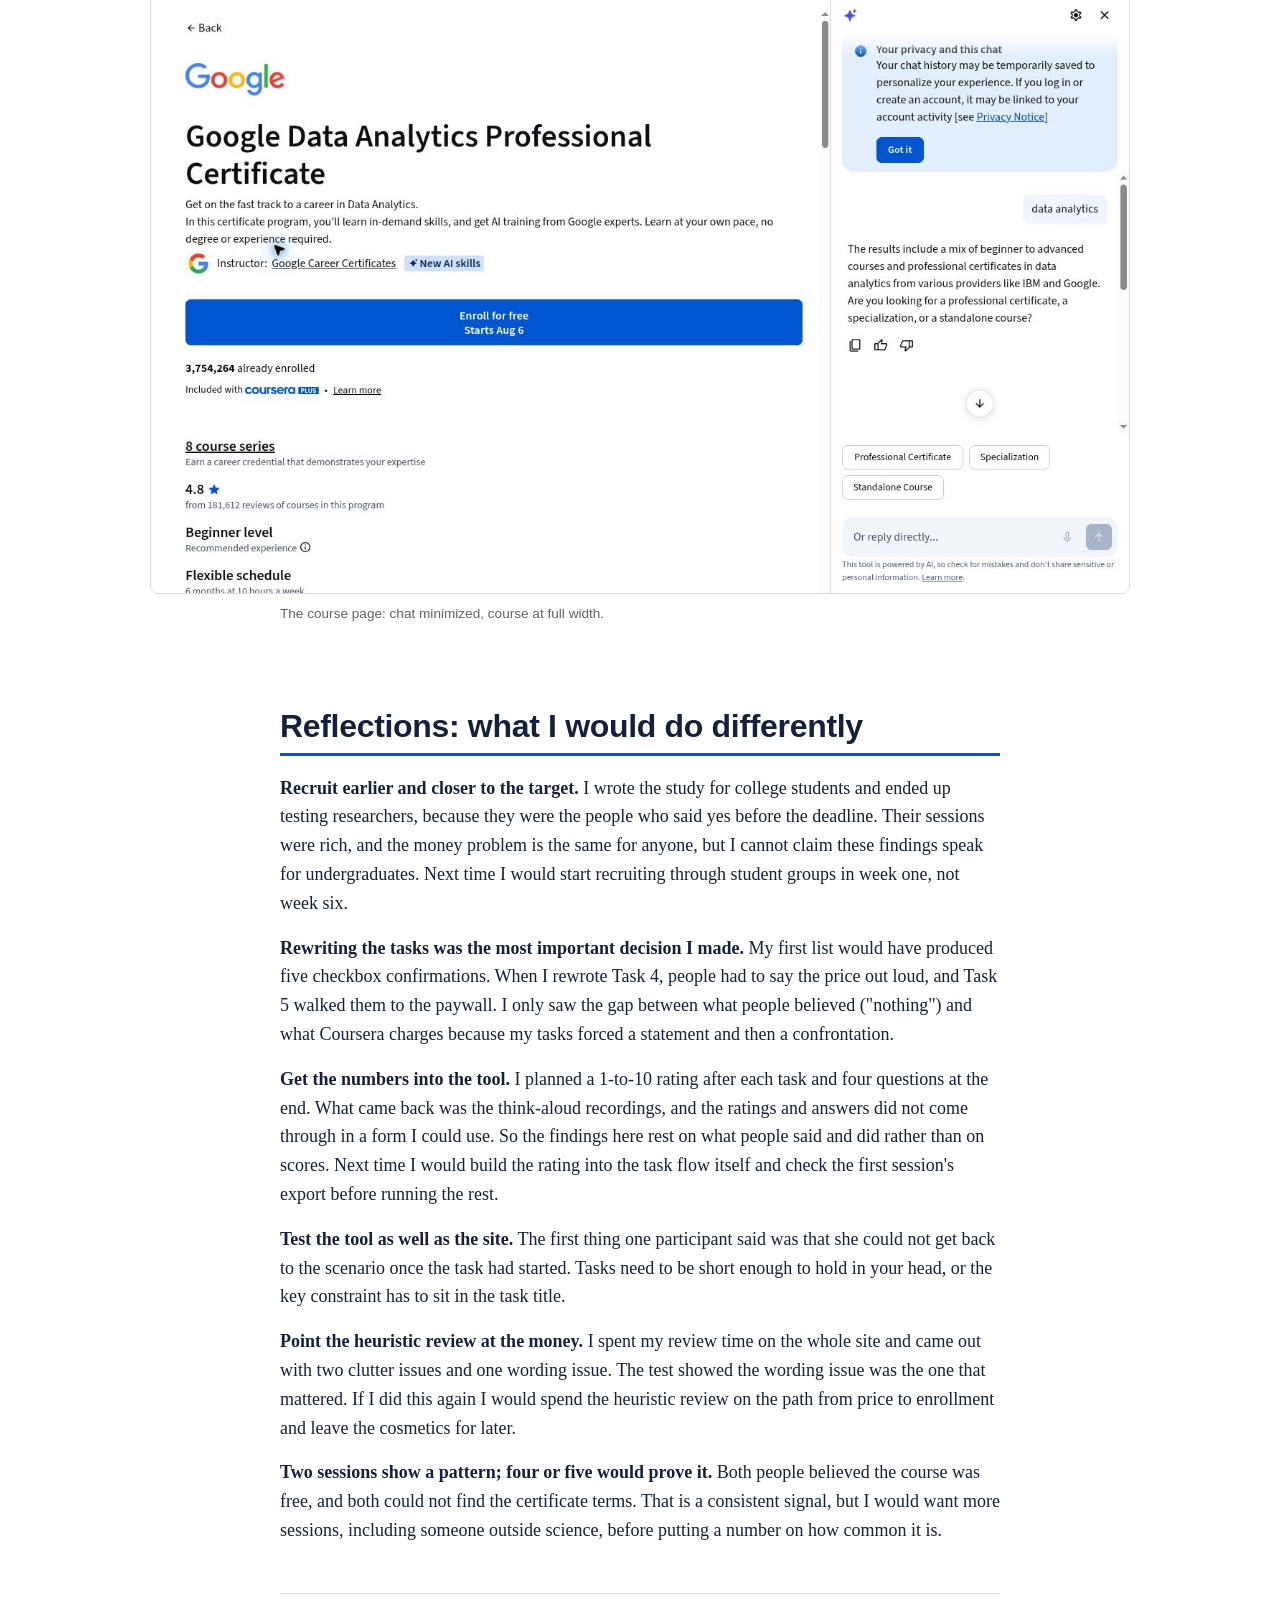
==== commit c8d31f79: "Header reads Coursera UX Research Case Study; eye-in-lens research logo favicon Co-Authored-By: Clau" ====
--- a/index.html
+++ b/index.html
@@ -3,14 +3,18 @@
 <head>
 <meta charset="UTF-8">
 <meta name="viewport" content="width=device-width, initial-scale=1">
-<title>Finding a course on Coursera should be easy. Is it?</title>
+<title>Coursera UX Research Case Study</title>
+<link rel="icon" type="image/svg+xml" href="assets/favicon.svg">
+<link rel="icon" type="image/png" sizes="32x32" href="assets/favicon-32.png">
+<link rel="icon" type="image/png" sizes="16x16" href="assets/favicon-16.png">
+<link rel="apple-touch-icon" sizes="180x180" href="assets/apple-touch-icon.png">
 <meta name="description" content="A heuristic review and an unmoderated usability test of coursera.org. Ayub Sanchez Yaqen, Build Fellowship, September 2026.">
 <link rel="stylesheet" href="styles.css">
 </head>
 <body>
 
 <nav class="topnav" id="topnav" aria-label="Sections">
-  <a class="topnav-brand" href="#top">Coursera case study</a>
+  <a class="topnav-brand" href="#top">Coursera UX Research Case Study</a>
   <div class="topnav-links">
     <a href="#why">Why Coursera</a>
     <a href="#questions">Questions</a>
